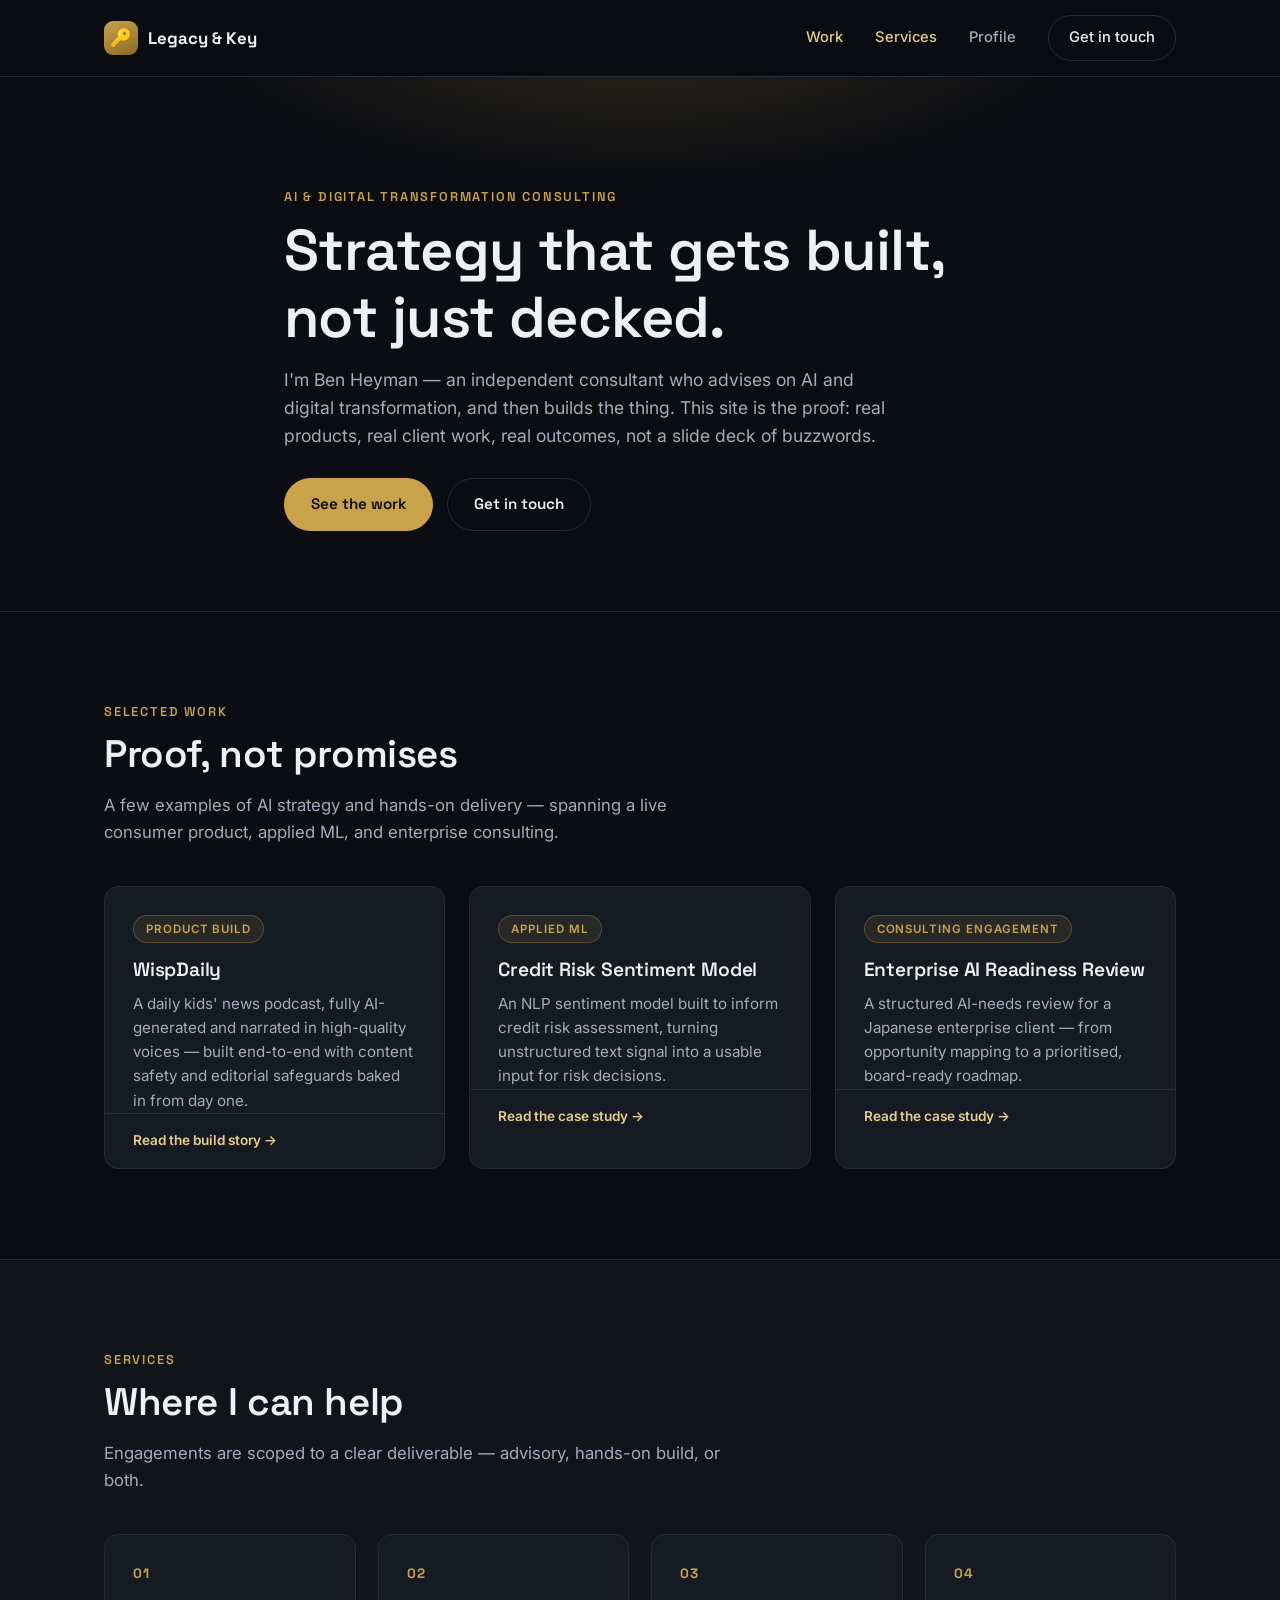
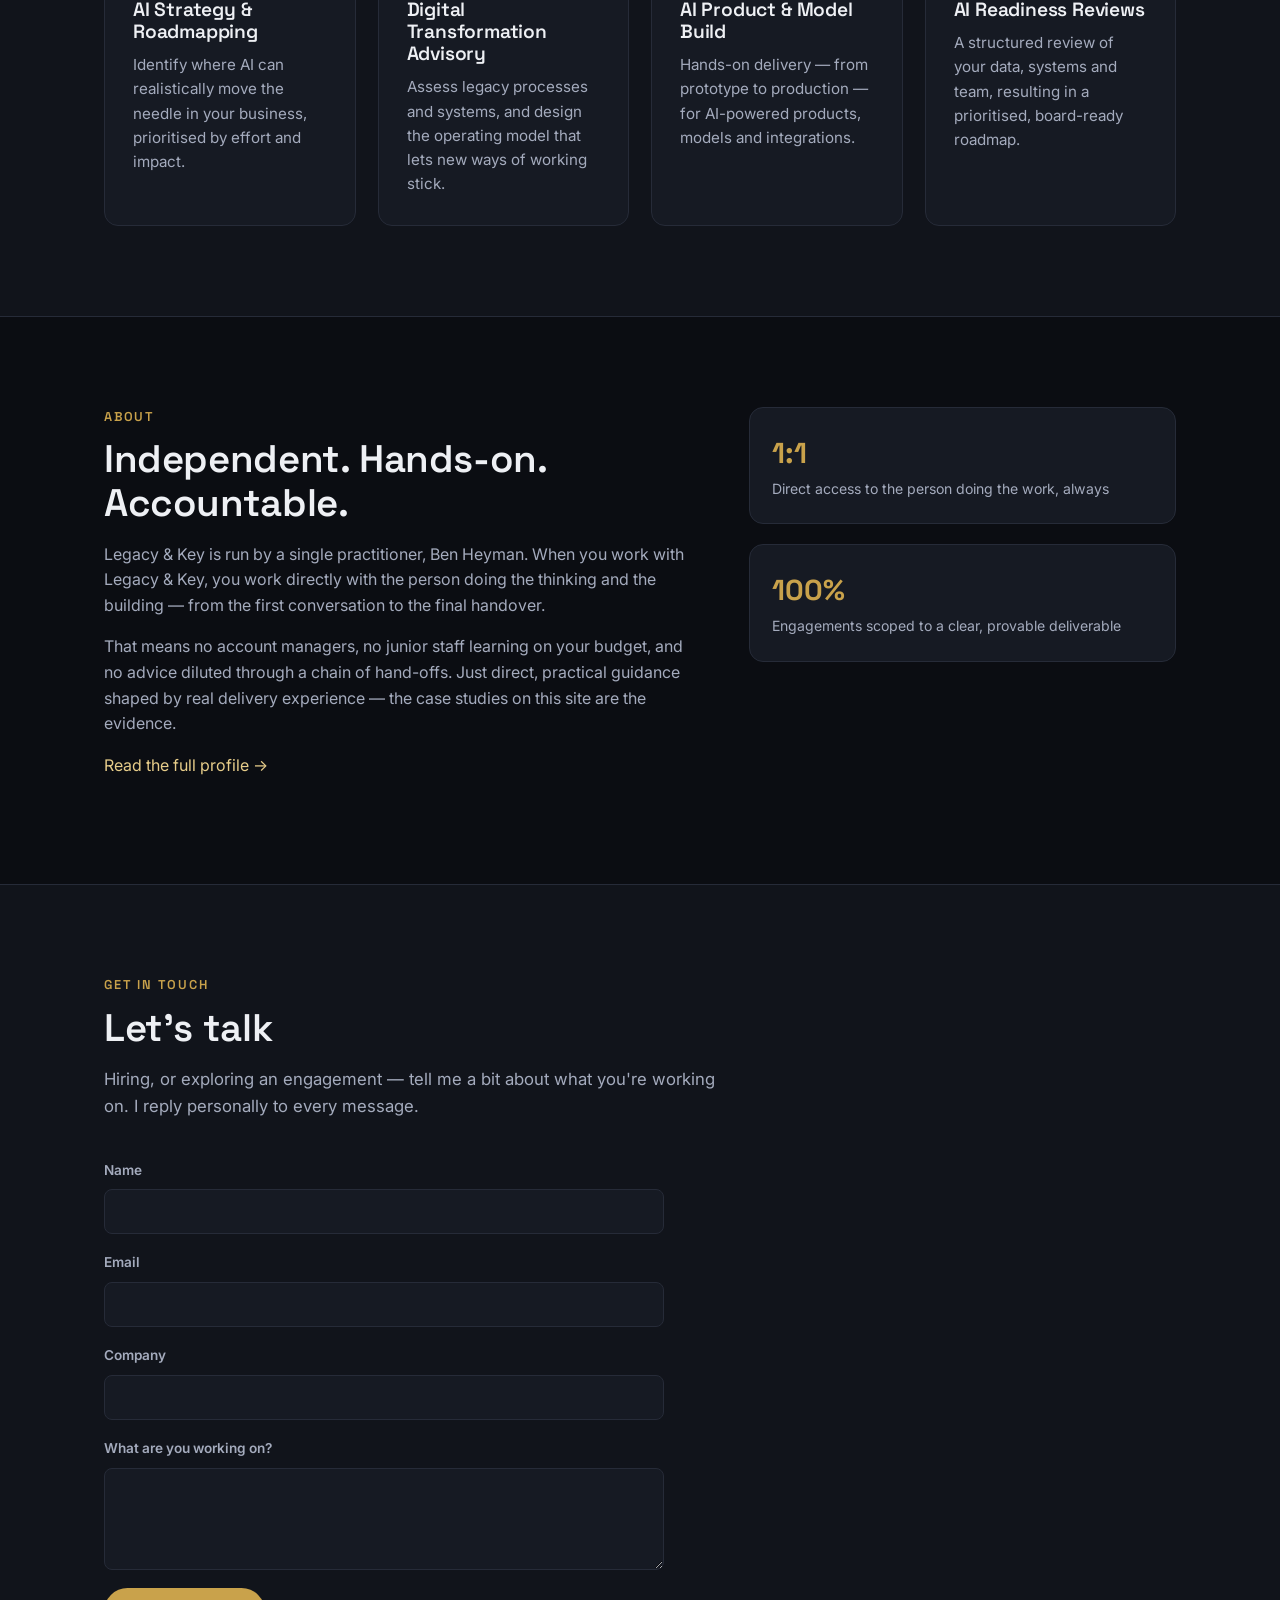
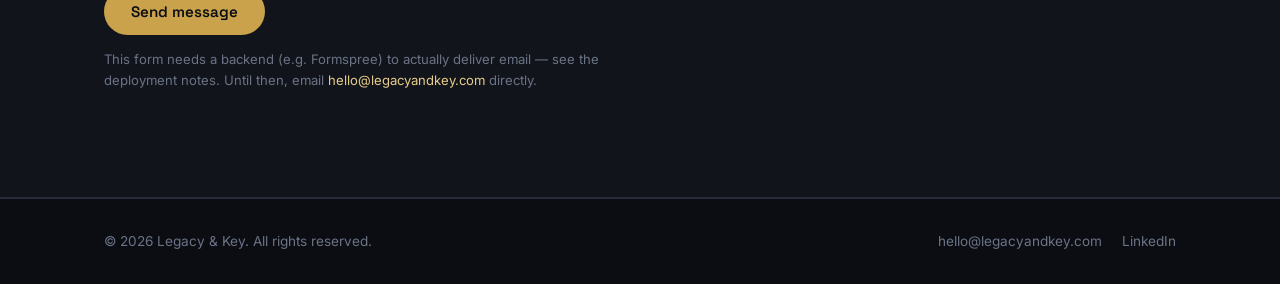
==== index.html @ 67013a12 "Build initial Legacy & Key site: consulting + AI build portfolio Dark, brass-accented static site (i" ====
<!DOCTYPE html>
<html lang="en">
<head>
<meta charset="UTF-8">
<meta name="viewport" content="width=device-width, initial-scale=1.0">
<title>Legacy &amp; Key — AI &amp; Digital Transformation Consulting</title>
<meta name="description" content="Legacy & Key is Ben Heyman's independent AI and digital transformation consulting practice — strategy backed by real, shipped AI builds.">
<link rel="icon" href="data:image/svg+xml,%3Csvg xmlns='http://www.w3.org/2000/svg' viewBox='0 0 100 100'%3E%3Ctext y='.85em' font-size='90'%3E%F0%9F%94%91%3C/text%3E%3C/svg%3E">
<link rel="preconnect" href="https://fonts.googleapis.com">
<link rel="preconnect" href="https://fonts.gstatic.com" crossorigin>
<link href="https://fonts.googleapis.com/css2?family=Space+Grotesk:wght@400;500;600;700&family=Inter:wght@400;500;600&display=swap" rel="stylesheet">
<link rel="stylesheet" href="css/styles.css">
</head>
<body>

<header class="site-header" id="top">
  <div class="container header-inner">
    <a href="index.html" class="brand">
      <span class="brand-mark">🔑</span>
      <span class="brand-name">Legacy &amp; Key</span>
    </a>
    <nav class="nav" id="nav">
      <a href="index.html#work" data-nav="index.html">Work</a>
      <a href="index.html#services" data-nav="index.html">Services</a>
      <a href="profile.html">Profile</a>
      <a href="index.html#contact" class="nav-cta">Get in touch</a>
    </nav>
    <button class="nav-toggle" id="navToggle" aria-label="Toggle menu" aria-expanded="false">
      <span></span><span></span><span></span>
    </button>
  </div>
</header>

<main>

  <section class="hero">
    <div class="container hero-inner">
      <p class="eyebrow">AI &amp; Digital Transformation Consulting</p>
      <h1>Strategy that gets built, not just decked.</h1>
      <p class="hero-sub">I'm Ben Heyman — an independent consultant who advises on AI and digital transformation, and then builds the thing. This site is the proof: real products, real client work, real outcomes, not a slide deck of buzzwords.</p>
      <div class="hero-actions">
        <a href="#work" class="btn btn-primary">See the work</a>
        <a href="#contact" class="btn btn-ghost">Get in touch</a>
      </div>
    </div>
  </section>

  <section id="work" class="section">
    <div class="container">
      <p class="eyebrow">Selected Work</p>
      <h2>Proof, not promises</h2>
      <p class="section-lede">A few examples of AI strategy and hands-on delivery — spanning a live consumer product, applied ML, and enterprise consulting.</p>

      <div class="work-grid">

        <a href="work/wispdaily.html" class="work-card">
          <div class="work-card-top">
            <span class="work-tag">Product build</span>
            <h3>WispDaily</h3>
            <p>A daily kids' news podcast, fully AI-generated and narrated in high-quality voices — built end-to-end with content safety and editorial safeguards baked in from day one.</p>
          </div>
          <div class="work-card-foot">Read the build story →</div>
        </a>

        <a href="work/credit-risk-sentiment.html" class="work-card">
          <div class="work-card-top">
            <span class="work-tag">Applied ML</span>
            <h3>Credit Risk Sentiment Model</h3>
            <p>An NLP sentiment model built to inform credit risk assessment, turning unstructured text signal into a usable input for risk decisions.</p>
          </div>
          <div class="work-card-foot">Read the case study →</div>
        </a>

        <a href="work/japan-ai-review.html" class="work-card">
          <div class="work-card-top">
            <span class="work-tag">Consulting engagement</span>
            <h3>Enterprise AI Readiness Review</h3>
            <p>A structured AI-needs review for a Japanese enterprise client — from opportunity mapping to a prioritised, board-ready roadmap.</p>
          </div>
          <div class="work-card-foot">Read the case study →</div>
        </a>

      </div>
    </div>
  </section>

  <section id="services" class="section section-alt">
    <div class="container">
      <p class="eyebrow">Services</p>
      <h2>Where I can help</h2>
      <p class="section-lede">Engagements are scoped to a clear deliverable — advisory, hands-on build, or both.</p>

      <div class="card-grid">
        <article class="card">
          <div class="card-icon">01</div>
          <h3>AI Strategy &amp; Roadmapping</h3>
          <p>Identify where AI can realistically move the needle in your business, prioritised by effort and impact.</p>
        </article>
        <article class="card">
          <div class="card-icon">02</div>
          <h3>Digital Transformation Advisory</h3>
          <p>Assess legacy processes and systems, and design the operating model that lets new ways of working stick.</p>
        </article>
        <article class="card">
          <div class="card-icon">03</div>
          <h3>AI Product &amp; Model Build</h3>
          <p>Hands-on delivery — from prototype to production — for AI-powered products, models and integrations.</p>
        </article>
        <article class="card">
          <div class="card-icon">04</div>
          <h3>AI Readiness Reviews</h3>
          <p>A structured review of your data, systems and team, resulting in a prioritised, board-ready roadmap.</p>
        </article>
      </div>
    </div>
  </section>

  <section id="about" class="section about">
    <div class="container about-inner">
      <div class="about-text">
        <p class="eyebrow">About</p>
        <h2>Independent. Hands-on. Accountable.</h2>
        <p>Legacy &amp; Key is run by a single practitioner, Ben Heyman. When you work with Legacy &amp; Key, you work directly with the person doing the thinking and the building — from the first conversation to the final handover.</p>
        <p>That means no account managers, no junior staff learning on your budget, and no advice diluted through a chain of hand-offs. Just direct, practical guidance shaped by real delivery experience — the case studies on this site are the evidence.</p>
        <p><a href="profile.html">Read the full profile →</a></p>
      </div>
      <div class="about-stats">
        <div class="stat">
          <span class="stat-num">1:1</span>
          <span class="stat-label">Direct access to the person doing the work, always</span>
        </div>
        <div class="stat">
          <span class="stat-num">100%</span>
          <span class="stat-label">Engagements scoped to a clear, provable deliverable</span>
        </div>
      </div>
    </div>
  </section>

  <section id="contact" class="section section-alt contact">
    <div class="container contact-inner">
      <p class="eyebrow">Get in touch</p>
      <h2>Let's talk</h2>
      <p class="section-lede">Hiring, or exploring an engagement — tell me a bit about what you're working on. I reply personally to every message.</p>

      <form class="contact-form" id="contactForm" action="#" method="POST">
        <div class="form-row">
          <label for="name">Name</label>
          <input type="text" id="name" name="name" required>
        </div>
        <div class="form-row">
          <label for="email">Email</label>
          <input type="email" id="email" name="email" required>
        </div>
        <div class="form-row">
          <label for="company">Company</label>
          <input type="text" id="company" name="company">
        </div>
        <div class="form-row">
          <label for="message">What are you working on?</label>
          <textarea id="message" name="message" rows="4" required></textarea>
        </div>
        <button type="submit" class="btn btn-primary">Send message</button>
        <p class="form-note">This form needs a backend (e.g. Formspree) to actually deliver email — see the deployment notes. Until then, email <a href="mailto:hello@legacyandkey.com">hello@legacyandkey.com</a> directly.</p>
      </form>
    </div>
  </section>

</main>

<footer class="site-footer">
  <div class="container footer-inner">
    <span>&copy; <span id="year"></span> Legacy &amp; Key. All rights reserved.</span>
    <div class="footer-links">
      <a href="mailto:hello@legacyandkey.com">hello@legacyandkey.com</a>
      <a href="#" target="_blank" rel="noopener">LinkedIn</a>
    </div>
  </div>
</footer>

<script src="js/main.js"></script>
</body>
</html>
---- css/styles.css ----
/* ===========================================================
   Legacy & Key — design system
   =========================================================== */

:root {
  --bg: #0b0d12;
  --bg-alt: #11141b;
  --surface: #161a23;
  --surface-border: #262b38;
  --text: #eef0f4;
  --text-dim: #a4abbd;
  --text-faint: #6b7386;
  --accent: #c9a24b;       /* brass / key gold */
  --accent-soft: #e7cd8a;
  --accent-contrast: #0b0d12;

  --font-display: "Space Grotesk", "Inter", system-ui, sans-serif;
  --font-body: "Inter", system-ui, sans-serif;

  --container: 1120px;
  --radius: 14px;
  --radius-sm: 8px;
}

* { box-sizing: border-box; }
html { scroll-behavior: smooth; }

body {
  margin: 0;
  background: var(--bg);
  color: var(--text);
  font-family: var(--font-body);
  font-size: 16px;
  line-height: 1.6;
  -webkit-font-smoothing: antialiased;
}

img { max-width: 100%; display: block; }

.container {
  max-width: var(--container);
  margin: 0 auto;
  padding: 0 24px;
}

h1, h2, h3, h4 {
  font-family: var(--font-display);
  font-weight: 600;
  line-height: 1.15;
  margin: 0 0 16px;
  letter-spacing: -0.01em;
}

h1 { font-size: clamp(2.2rem, 5vw, 3.6rem); }
h2 { font-size: clamp(1.7rem, 3.2vw, 2.4rem); }
h3 { font-size: 1.2rem; }

p { margin: 0 0 16px; color: var(--text-dim); }

a { color: var(--accent-soft); text-decoration: none; }
a:hover { text-decoration: underline; }

.eyebrow {
  font-family: var(--font-display);
  font-size: 0.8rem;
  letter-spacing: 0.14em;
  text-transform: uppercase;
  color: var(--accent);
  margin: 0 0 10px;
  font-weight: 600;
}

/* ---------- buttons ---------- */
.btn {
  display: inline-flex;
  align-items: center;
  gap: 8px;
  padding: 13px 26px;
  border-radius: 999px;
  font-family: var(--font-display);
  font-weight: 600;
  font-size: 0.95rem;
  border: 1px solid transparent;
  cursor: pointer;
  transition: transform 0.15s ease, background 0.15s ease, border-color 0.15s ease, color .15s ease;
  text-decoration: none;
}
.btn:hover { transform: translateY(-1px); text-decoration: none; }

.btn-primary {
  background: var(--accent);
  color: var(--accent-contrast);
}
.btn-primary:hover { background: var(--accent-soft); }

.btn-ghost {
  background: transparent;
  color: var(--text);
  border-color: var(--surface-border);
}
.btn-ghost:hover { border-color: var(--accent); color: var(--accent-soft); }

.btn-small { padding: 9px 18px; font-size: 0.85rem; }

/* ---------- header ---------- */
.site-header {
  position: sticky;
  top: 0;
  z-index: 100;
  background: rgba(11, 13, 18, 0.85);
  backdrop-filter: blur(10px);
  border-bottom: 1px solid var(--surface-border);
}

.header-inner {
  display: flex;
  align-items: center;
  justify-content: space-between;
  height: 76px;
}

.brand {
  display: flex;
  align-items: center;
  gap: 10px;
  font-family: var(--font-display);
  font-weight: 700;
  font-size: 1.05rem;
  color: var(--text);
}
.brand:hover { text-decoration: none; }

.brand-mark {
  display: inline-flex;
  align-items: center;
  justify-content: center;
  width: 34px;
  height: 34px;
  border-radius: 9px;
  background: linear-gradient(155deg, var(--accent), #8a6a24);
  color: #0b0d12;
  font-size: 1.1rem;
}

.nav {
  display: flex;
  align-items: center;
  gap: 32px;
}

.nav a {
  color: var(--text-dim);
  font-size: 0.92rem;
  font-weight: 500;
}
.nav a:hover { color: var(--text); text-decoration: none; }
.nav a.active { color: var(--accent-soft); }

.nav-cta {
  padding: 10px 20px;
  border-radius: 999px;
  border: 1px solid var(--surface-border);
  color: var(--text) !important;
}
.nav-cta:hover { border-color: var(--accent); color: var(--accent-soft) !important; }

.nav-toggle {
  display: none;
  flex-direction: column;
  gap: 5px;
  background: none;
  border: none;
  cursor: pointer;
  padding: 6px;
}
.nav-toggle span {
  width: 22px;
  height: 2px;
  background: var(--text);
  transition: transform .2s ease, opacity .2s ease;
}

/* ---------- hero ---------- */
.hero {
  padding: 110px 0 80px;
  background:
    radial-gradient(ellipse 60% 50% at 50% -10%, rgba(201,162,75,0.18), transparent 60%),
    var(--bg);
  border-bottom: 1px solid var(--surface-border);
}
.hero-inner { max-width: 760px; }
.hero-sub { font-size: 1.1rem; max-width: 620px; }
.hero-actions { display: flex; gap: 14px; margin-top: 28px; flex-wrap: wrap; }

.page-hero {
  padding: 70px 0 50px;
  border-bottom: 1px solid var(--surface-border);
  background: radial-gradient(ellipse 60% 60% at 15% 0%, rgba(201,162,75,0.12), transparent 60%);
}
.page-hero .eyebrow { margin-bottom: 14px; }
.page-hero h1 { max-width: 780px; }
.page-hero .lede { font-size: 1.1rem; max-width: 680px; }
.back-link { display: inline-block; margin-bottom: 24px; font-size: 0.9rem; color: var(--text-faint); }
.back-link:hover { color: var(--accent-soft); }

/* ---------- sections ---------- */
.section { padding: 90px 0; }
.section-alt { background: var(--bg-alt); border-top: 1px solid var(--surface-border); border-bottom: 1px solid var(--surface-border); }
.section-lede { max-width: 620px; font-size: 1.05rem; margin-bottom: 40px; }

/* ---------- cards / grid ---------- */
.card-grid {
  display: grid;
  grid-template-columns: repeat(auto-fit, minmax(240px, 1fr));
  gap: 22px;
}

.card {
  background: var(--surface);
  border: 1px solid var(--surface-border);
  border-radius: var(--radius);
  padding: 28px;
  transition: border-color .2s ease, transform .2s ease;
}
.card:hover { border-color: var(--accent); transform: translateY(-2px); }
.card-icon {
  font-family: var(--font-display);
  color: var(--accent);
  font-weight: 700;
  font-size: 0.85rem;
  letter-spacing: 0.08em;
  margin-bottom: 14px;
}
.card h3 { margin-bottom: 10px; }
.card p { margin-bottom: 0; font-size: 0.95rem; }

/* ---------- work / case study cards ---------- */
.work-grid {
  display: grid;
  grid-template-columns: repeat(auto-fit, minmax(300px, 1fr));
  gap: 24px;
}

.work-card {
  display: flex;
  flex-direction: column;
  background: var(--surface);
  border: 1px solid var(--surface-border);
  border-radius: var(--radius);
  overflow: hidden;
  transition: border-color .2s ease, transform .2s ease;
  height: 100%;
}
.work-card:hover { border-color: var(--accent); transform: translateY(-3px); text-decoration: none; }

.work-card-top {
  padding: 28px 28px 0;
}

.work-tag {
  display: inline-block;
  font-size: 0.72rem;
  font-weight: 600;
  letter-spacing: 0.08em;
  text-transform: uppercase;
  color: var(--accent);
  background: rgba(201,162,75,0.1);
  border: 1px solid rgba(201,162,75,0.3);
  border-radius: 999px;
  padding: 4px 12px;
  margin-bottom: 16px;
}

.work-card h3 { color: var(--text); margin-bottom: 10px; }
.work-card p { font-size: 0.95rem; margin-bottom: 0; }
.work-card-body { padding: 0 28px 28px; flex: 1; }
.work-card-foot {
  padding: 16px 28px;
  border-top: 1px solid var(--surface-border);
  font-size: 0.85rem;
  font-weight: 600;
  color: var(--accent-soft);
}

.status-pill {
  display: inline-block;
  font-size: 0.7rem;
  font-weight: 600;
  letter-spacing: 0.06em;
  text-transform: uppercase;
  padding: 3px 10px;
  border-radius: 999px;
  margin-left: 10px;
  vertical-align: middle;
  background: rgba(166,166,166,0.12);
  color: var(--text-faint);
  border: 1px solid var(--surface-border);
}

/* ---------- case study detail layout ---------- */
.cs-meta {
  display: grid;
  grid-template-columns: repeat(auto-fit, minmax(160px, 1fr));
  gap: 20px;
  margin: 36px 0;
  padding: 24px;
  background: var(--surface);
  border: 1px solid var(--surface-border);
  border-radius: var(--radius);
}
.cs-meta-item .label {
  font-size: 0.72rem;
  text-transform: uppercase;
  letter-spacing: 0.08em;
  color: var(--text-faint);
  font-weight: 600;
  margin-bottom: 6px;
  display: block;
}
.cs-meta-item .value { color: var(--text); font-weight: 500; font-size: 0.95rem; }

.cs-body { max-width: 760px; }
.cs-body h2 { margin-top: 48px; }
.cs-body h2:first-child { margin-top: 0; }
.cs-body ul { color: var(--text-dim); padding-left: 20px; }
.cs-body li { margin-bottom: 8px; }

.callout {
  background: var(--surface);
  border: 1px solid var(--surface-border);
  border-left: 3px solid var(--accent);
  border-radius: var(--radius-sm);
  padding: 20px 24px;
  margin: 28px 0;
  font-size: 0.95rem;
}
.callout strong { color: var(--text); }

.placeholder-note {
  background: rgba(201,162,75,0.08);
  border: 1px dashed rgba(201,162,75,0.4);
  border-radius: var(--radius-sm);
  padding: 16px 20px;
  font-size: 0.88rem;
  color: var(--accent-soft);
  margin: 28px 0;
}

.cs-cta {
  margin-top: 56px;
  padding-top: 40px;
  border-top: 1px solid var(--surface-border);
}

/* ---------- recipe / approach steps ---------- */
.steps {
  list-style: none;
  margin: 0;
  padding: 0;
  display: grid;
  gap: 22px;
}
.step {
  display: flex;
  gap: 22px;
  align-items: flex-start;
}
.step-num {
  flex: none;
  width: 44px;
  height: 44px;
  border-radius: 50%;
  background: var(--surface);
  border: 1px solid var(--accent);
  color: var(--accent-soft);
  display: flex;
  align-items: center;
  justify-content: center;
  font-family: var(--font-display);
  font-weight: 700;
}
.step h3 { margin-bottom: 6px; }
.step p { margin-bottom: 0; font-size: 0.95rem; }

/* ---------- about ---------- */
.about-inner {
  display: grid;
  grid-template-columns: 1.4fr 1fr;
  gap: 48px;
  align-items: start;
}
.about-stats { display: grid; gap: 20px; }
.stat {
  background: var(--surface);
  border: 1px solid var(--surface-border);
  border-radius: var(--radius);
  padding: 22px;
}
.stat-num {
  display: block;
  font-family: var(--font-display);
  font-size: 1.8rem;
  font-weight: 700;
  color: var(--accent);
}
.stat-label { font-size: 0.88rem; color: var(--text-dim); }

/* ---------- contact ---------- */
.contact-form { max-width: 560px; }
.form-row { margin-bottom: 18px; display: flex; flex-direction: column; gap: 8px; }
.form-row label { font-size: 0.85rem; font-weight: 600; color: var(--text-dim); }
.form-row input,
.form-row textarea {
  background: var(--surface);
  border: 1px solid var(--surface-border);
  border-radius: var(--radius-sm);
  padding: 12px 14px;
  color: var(--text);
  font-family: var(--font-body);
  font-size: 0.95rem;
  resize: vertical;
}
.form-row input:focus,
.form-row textarea:focus {
  outline: none;
  border-color: var(--accent);
}
.form-note { font-size: 0.82rem; color: var(--text-faint); margin-top: 14px; }

/* ---------- footer ---------- */
.site-footer {
  border-top: 1px solid var(--surface-border);
  padding: 32px 0;
}
.footer-inner {
  display: flex;
  justify-content: space-between;
  align-items: center;
  flex-wrap: wrap;
  gap: 12px;
  font-size: 0.85rem;
  color: var(--text-faint);
}
.footer-links { display: flex; gap: 20px; }
.footer-links a { color: var(--text-faint); }
.footer-links a:hover { color: var(--accent-soft); }

/* ---------- responsive ---------- */
@media (max-width: 860px) {
  .about-inner { grid-template-columns: 1fr; }
}

@media (max-width: 720px) {
  .nav { position: fixed; top: 76px; left: 0; right: 0; background: var(--bg); border-bottom: 1px solid var(--surface-border); flex-direction: column; align-items: flex-start; padding: 20px 24px; gap: 18px; transform: translateY(-130%); transition: transform .2s ease; }
  .nav.open { transform: translateY(0); }
  .nav-toggle { display: flex; }
  .nav-cta { align-self: flex-start; }
}
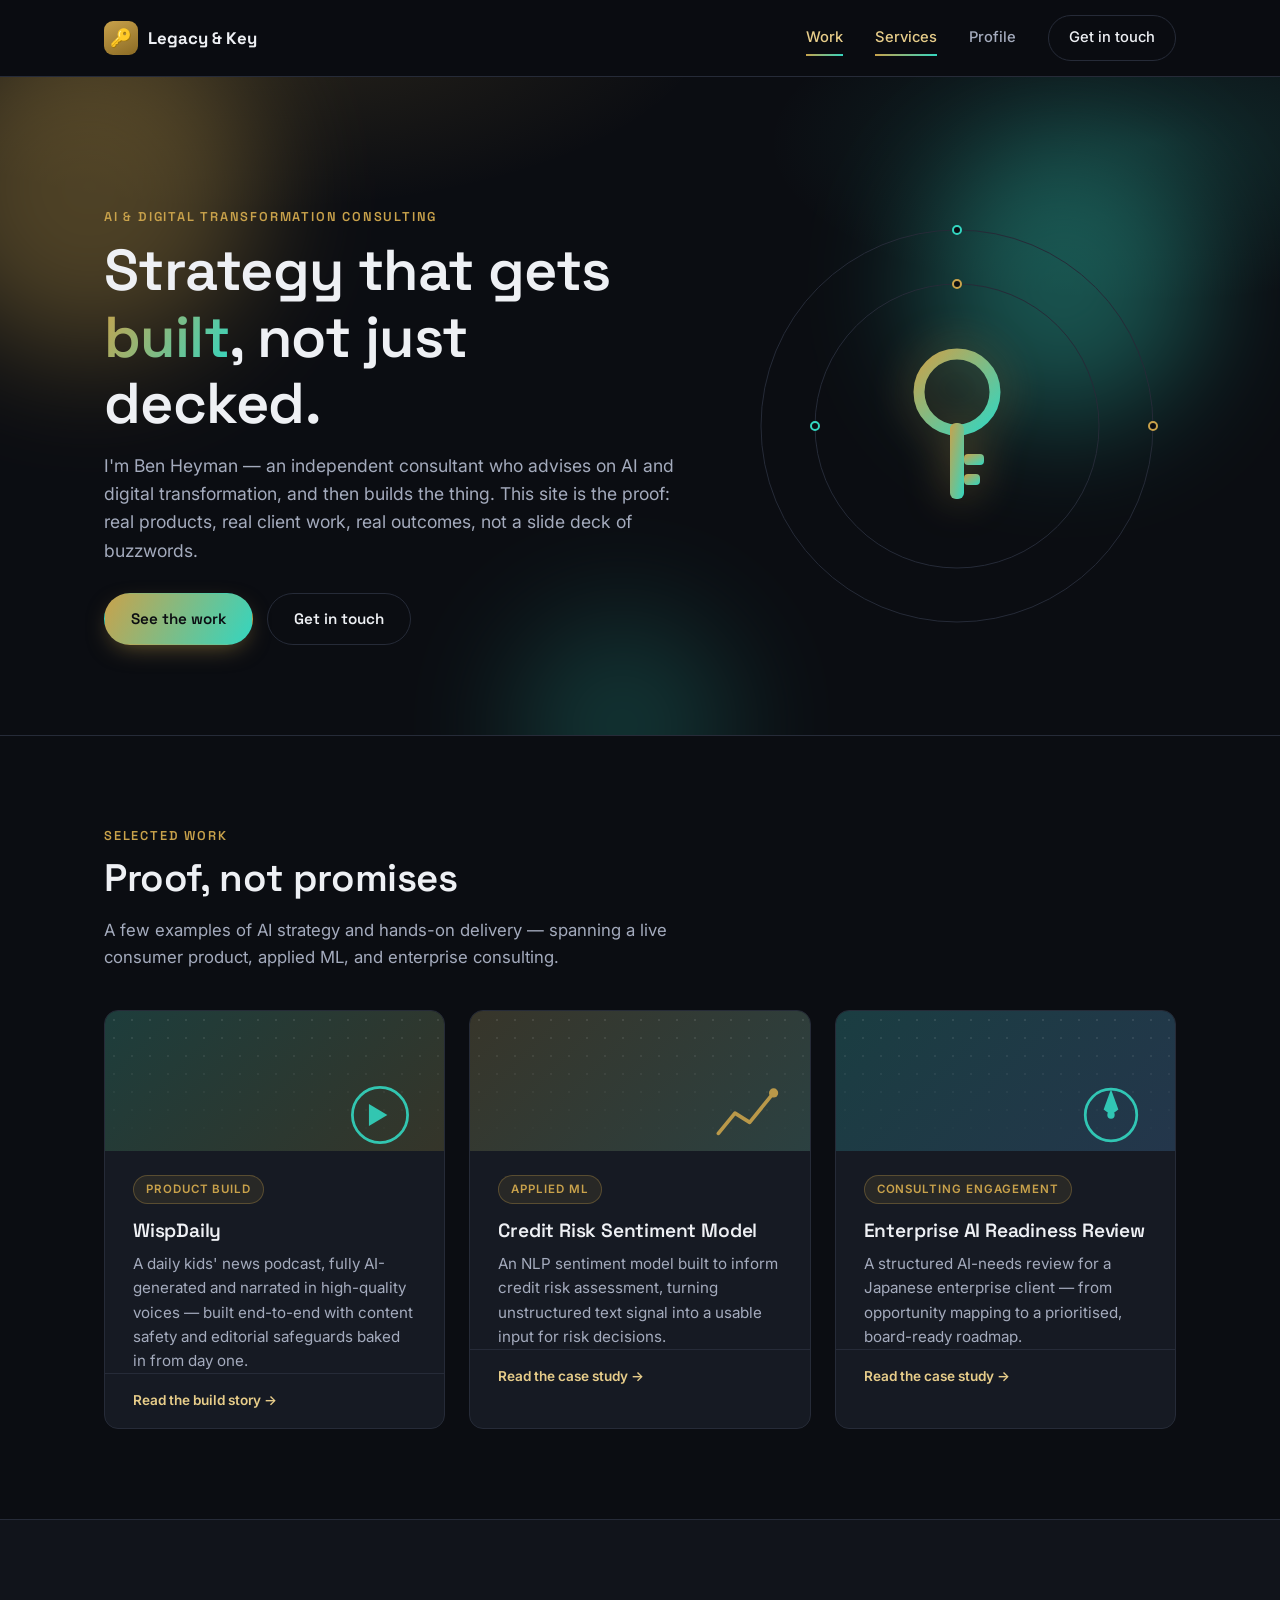
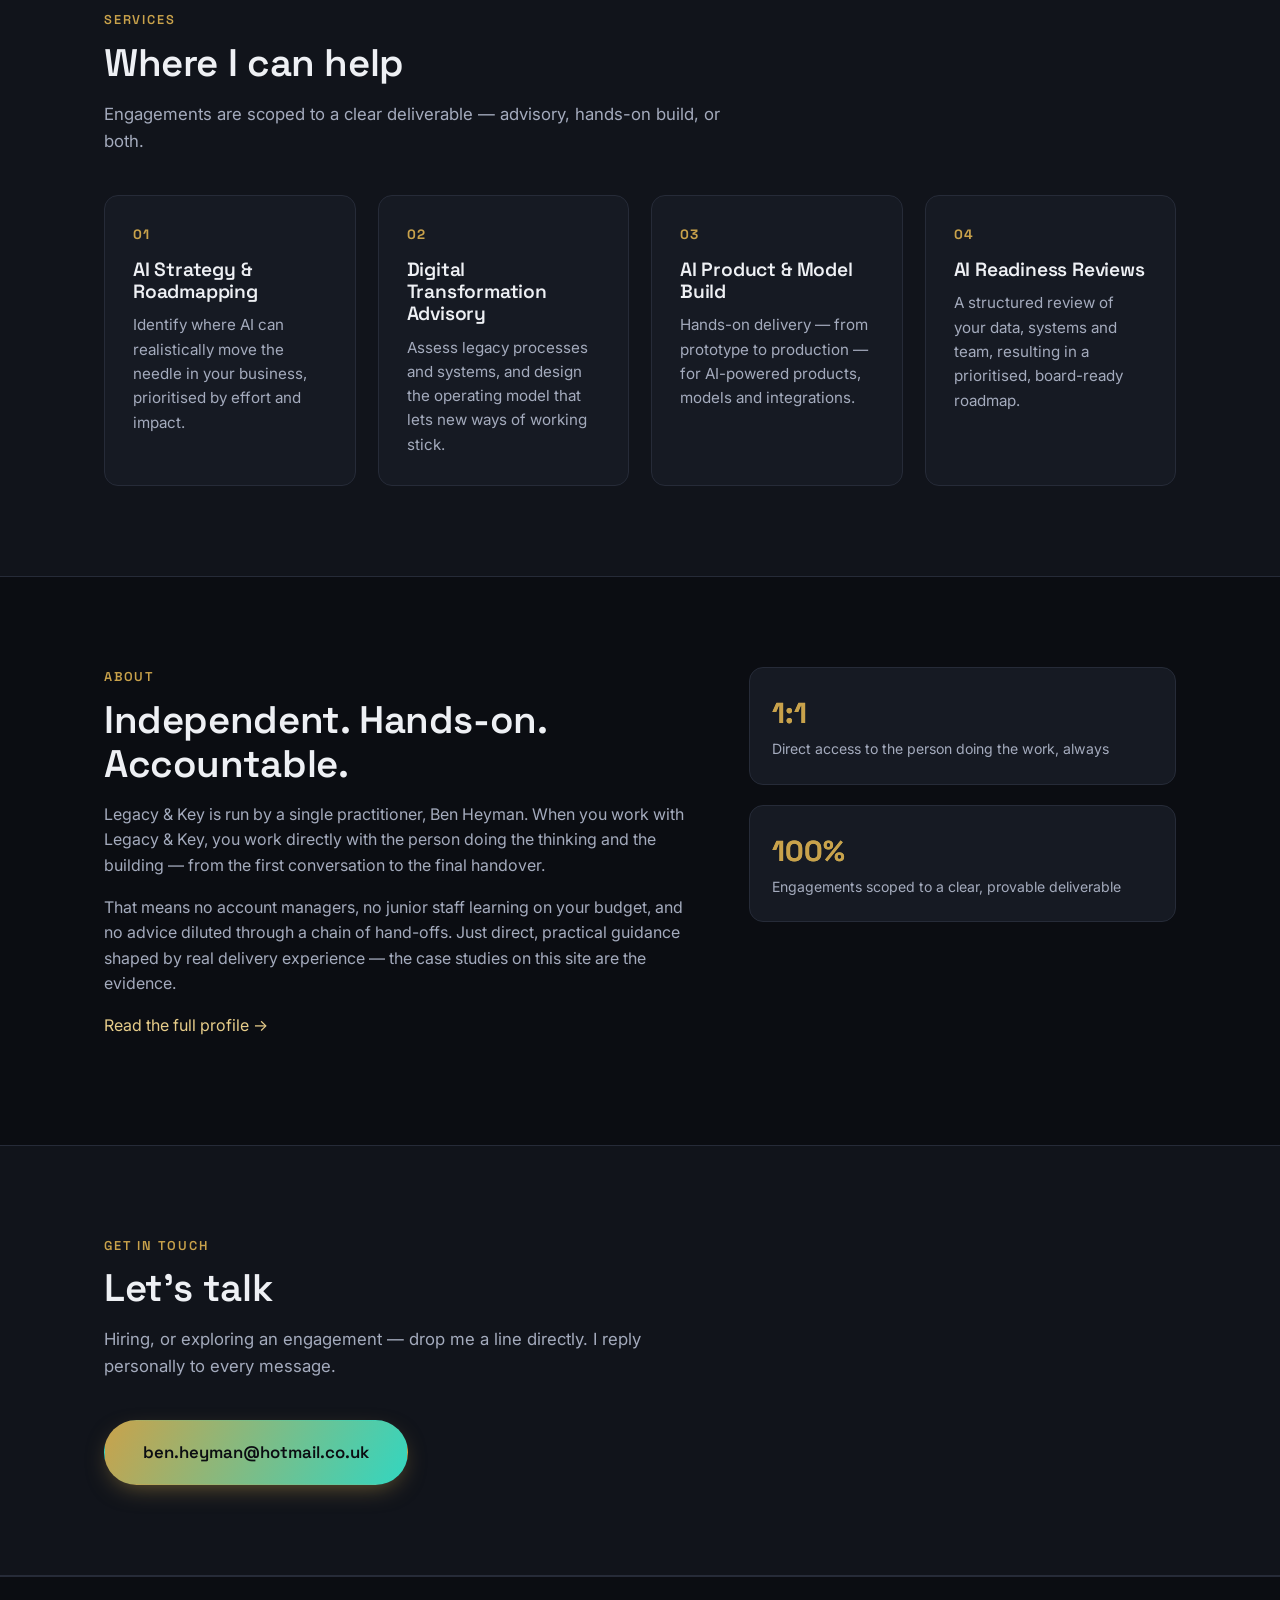
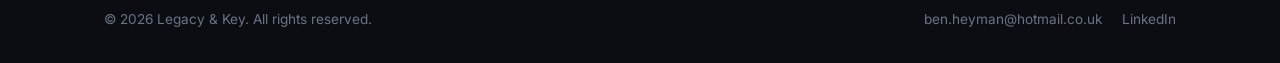
==== commit 614af681: "Simplify contact/CV, correct LinkedIn, and add visual polish - Contact: direct mailto to ben.heyman@" ====
--- a/index.html
+++ b/index.html
@@ -34,26 +34,69 @@
 <main>
 
   <section class="hero">
-    <div class="container hero-inner">
-      <p class="eyebrow">AI &amp; Digital Transformation Consulting</p>
-      <h1>Strategy that gets built, not just decked.</h1>
-      <p class="hero-sub">I'm Ben Heyman — an independent consultant who advises on AI and digital transformation, and then builds the thing. This site is the proof: real products, real client work, real outcomes, not a slide deck of buzzwords.</p>
-      <div class="hero-actions">
-        <a href="#work" class="btn btn-primary">See the work</a>
-        <a href="#contact" class="btn btn-ghost">Get in touch</a>
+    <div class="hero-orbs" aria-hidden="true">
+      <div class="orb orb-1"></div>
+      <div class="orb orb-2"></div>
+      <div class="orb orb-3"></div>
+    </div>
+    <div class="container hero-grid">
+      <div class="hero-inner hero-anim-in">
+        <p class="eyebrow">AI &amp; Digital Transformation Consulting</p>
+        <h1>Strategy that gets <span class="text-gradient">built</span>, not just decked.</h1>
+        <p class="hero-sub">I'm Ben Heyman — an independent consultant who advises on AI and digital transformation, and then builds the thing. This site is the proof: real products, real client work, real outcomes, not a slide deck of buzzwords.</p>
+        <div class="hero-actions">
+          <a href="#work" class="btn btn-primary">See the work</a>
+          <a href="#contact" class="btn btn-ghost">Get in touch</a>
+        </div>
+      </div>
+
+      <div class="hero-visual hero-anim-in hero-anim-delay" aria-hidden="true">
+        <svg viewBox="0 0 420 420" fill="none" xmlns="http://www.w3.org/2000/svg">
+          <defs>
+            <linearGradient id="keyGrad" x1="0" y1="0" x2="1" y2="1">
+              <stop offset="0%" stop-color="#c9a24b"/>
+              <stop offset="100%" stop-color="#33d6c0"/>
+            </linearGradient>
+          </defs>
+
+          <circle class="orbit-ring spin" cx="210" cy="210" r="196"/>
+          <circle class="orbit-ring spin-rev" cx="210" cy="210" r="142"/>
+
+          <g class="spin" style="transform-origin:210px 210px;">
+            <circle class="orbit-node orbit-node-dot" cx="210" cy="14" r="4"/>
+            <circle class="orbit-node gold orbit-node-dot" cx="406" cy="210" r="4"/>
+          </g>
+          <g class="spin-rev" style="transform-origin:210px 210px;">
+            <circle class="orbit-node gold orbit-node-dot" cx="210" cy="68" r="4"/>
+            <circle class="orbit-node orbit-node-dot" cx="68" cy="210" r="4"/>
+          </g>
+
+          <g class="key-glow">
+            <circle cx="210" cy="176" r="38" stroke="url(#keyGrad)" stroke-width="11"/>
+            <rect x="203" y="207" width="14" height="76" rx="6" fill="url(#keyGrad)"/>
+            <rect x="217" y="238" width="20" height="11" rx="4" fill="url(#keyGrad)"/>
+            <rect x="217" y="258" width="16" height="11" rx="4" fill="url(#keyGrad)"/>
+          </g>
+        </svg>
       </div>
     </div>
   </section>
 
   <section id="work" class="section">
     <div class="container">
-      <p class="eyebrow">Selected Work</p>
-      <h2>Proof, not promises</h2>
-      <p class="section-lede">A few examples of AI strategy and hands-on delivery — spanning a live consumer product, applied ML, and enterprise consulting.</p>
-
-      <div class="work-grid">
-
-        <a href="work/wispdaily.html" class="work-card">
+      <p class="eyebrow reveal">Selected Work</p>
+      <h2 class="reveal">Proof, not promises</h2>
+      <p class="section-lede reveal">A few examples of AI strategy and hands-on delivery — spanning a live consumer product, applied ML, and enterprise consulting.</p>
+
+      <div class="work-grid reveal-group">
+
+        <a href="work/wispdaily.html" class="work-card reveal">
+          <div class="work-card-cover" style="--cover-gradient: linear-gradient(135deg, #33d6c0, #c9a24b);">
+            <svg viewBox="0 0 100 100" fill="none" xmlns="http://www.w3.org/2000/svg">
+              <circle cx="50" cy="50" r="30" stroke="var(--accent-2)" stroke-width="3"/>
+              <path d="M38 38v24l20-12z" fill="var(--accent-2)"/>
+            </svg>
+          </div>
           <div class="work-card-top">
             <span class="work-tag">Product build</span>
             <h3>WispDaily</h3>
@@ -62,7 +105,13 @@
           <div class="work-card-foot">Read the build story →</div>
         </a>
 
-        <a href="work/credit-risk-sentiment.html" class="work-card">
+        <a href="work/credit-risk-sentiment.html" class="work-card reveal">
+          <div class="work-card-cover" style="--cover-gradient: linear-gradient(135deg, #c9a24b, #7ee8db);">
+            <svg viewBox="0 0 100 100" fill="none" xmlns="http://www.w3.org/2000/svg">
+              <path d="M20 70 L38 48 L54 58 L80 26" stroke="var(--accent)" stroke-width="4" stroke-linecap="round" stroke-linejoin="round"/>
+              <circle cx="80" cy="26" r="5" fill="var(--accent)"/>
+            </svg>
+          </div>
           <div class="work-card-top">
             <span class="work-tag">Applied ML</span>
             <h3>Credit Risk Sentiment Model</h3>
@@ -71,7 +120,14 @@
           <div class="work-card-foot">Read the case study →</div>
         </a>
 
-        <a href="work/japan-ai-review.html" class="work-card">
+        <a href="work/japan-ai-review.html" class="work-card reveal">
+          <div class="work-card-cover" style="--cover-gradient: linear-gradient(135deg, #33d6c0, #6ea8ff);">
+            <svg viewBox="0 0 100 100" fill="none" xmlns="http://www.w3.org/2000/svg">
+              <circle cx="50" cy="50" r="28" stroke="var(--accent-2)" stroke-width="3"/>
+              <path d="M50 22 L58 44 L50 50 L42 44 Z" fill="var(--accent-2)"/>
+              <circle cx="50" cy="50" r="4" fill="var(--accent-2)"/>
+            </svg>
+          </div>
           <div class="work-card-top">
             <span class="work-tag">Consulting engagement</span>
             <h3>Enterprise AI Readiness Review</h3>
@@ -86,27 +142,27 @@
 
   <section id="services" class="section section-alt">
     <div class="container">
-      <p class="eyebrow">Services</p>
-      <h2>Where I can help</h2>
-      <p class="section-lede">Engagements are scoped to a clear deliverable — advisory, hands-on build, or both.</p>
-
-      <div class="card-grid">
-        <article class="card">
+      <p class="eyebrow reveal">Services</p>
+      <h2 class="reveal">Where I can help</h2>
+      <p class="section-lede reveal">Engagements are scoped to a clear deliverable — advisory, hands-on build, or both.</p>
+
+      <div class="card-grid reveal-group">
+        <article class="card reveal">
           <div class="card-icon">01</div>
           <h3>AI Strategy &amp; Roadmapping</h3>
           <p>Identify where AI can realistically move the needle in your business, prioritised by effort and impact.</p>
         </article>
-        <article class="card">
+        <article class="card reveal">
           <div class="card-icon">02</div>
           <h3>Digital Transformation Advisory</h3>
           <p>Assess legacy processes and systems, and design the operating model that lets new ways of working stick.</p>
         </article>
-        <article class="card">
+        <article class="card reveal">
           <div class="card-icon">03</div>
           <h3>AI Product &amp; Model Build</h3>
           <p>Hands-on delivery — from prototype to production — for AI-powered products, models and integrations.</p>
         </article>
-        <article class="card">
+        <article class="card reveal">
           <div class="card-icon">04</div>
           <h3>AI Readiness Reviews</h3>
           <p>A structured review of your data, systems and team, resulting in a prioritised, board-ready roadmap.</p>
@@ -117,20 +173,20 @@
 
   <section id="about" class="section about">
     <div class="container about-inner">
-      <div class="about-text">
+      <div class="about-text reveal">
         <p class="eyebrow">About</p>
         <h2>Independent. Hands-on. Accountable.</h2>
         <p>Legacy &amp; Key is run by a single practitioner, Ben Heyman. When you work with Legacy &amp; Key, you work directly with the person doing the thinking and the building — from the first conversation to the final handover.</p>
         <p>That means no account managers, no junior staff learning on your budget, and no advice diluted through a chain of hand-offs. Just direct, practical guidance shaped by real delivery experience — the case studies on this site are the evidence.</p>
         <p><a href="profile.html">Read the full profile →</a></p>
       </div>
-      <div class="about-stats">
+      <div class="about-stats reveal">
         <div class="stat">
-          <span class="stat-num">1:1</span>
+          <span class="stat-num text-gradient">1:1</span>
           <span class="stat-label">Direct access to the person doing the work, always</span>
         </div>
         <div class="stat">
-          <span class="stat-num">100%</span>
+          <span class="stat-num text-gradient">100%</span>
           <span class="stat-label">Engagements scoped to a clear, provable deliverable</span>
         </div>
       </div>
@@ -138,31 +194,11 @@
   </section>
 
   <section id="contact" class="section section-alt contact">
-    <div class="container contact-inner">
+    <div class="container contact-inner reveal">
       <p class="eyebrow">Get in touch</p>
       <h2>Let's talk</h2>
-      <p class="section-lede">Hiring, or exploring an engagement — tell me a bit about what you're working on. I reply personally to every message.</p>
-
-      <form class="contact-form" id="contactForm" action="#" method="POST">
-        <div class="form-row">
-          <label for="name">Name</label>
-          <input type="text" id="name" name="name" required>
-        </div>
-        <div class="form-row">
-          <label for="email">Email</label>
-          <input type="email" id="email" name="email" required>
-        </div>
-        <div class="form-row">
-          <label for="company">Company</label>
-          <input type="text" id="company" name="company">
-        </div>
-        <div class="form-row">
-          <label for="message">What are you working on?</label>
-          <textarea id="message" name="message" rows="4" required></textarea>
-        </div>
-        <button type="submit" class="btn btn-primary">Send message</button>
-        <p class="form-note">This form needs a backend (e.g. Formspree) to actually deliver email — see the deployment notes. Until then, email <a href="mailto:hello@legacyandkey.com">hello@legacyandkey.com</a> directly.</p>
-      </form>
+      <p class="section-lede">Hiring, or exploring an engagement — drop me a line directly. I reply personally to every message.</p>
+      <a href="mailto:ben.heyman@hotmail.co.uk" class="btn btn-primary btn-large">ben.heyman@hotmail.co.uk</a>
     </div>
   </section>
 
@@ -172,8 +208,8 @@
   <div class="container footer-inner">
     <span>&copy; <span id="year"></span> Legacy &amp; Key. All rights reserved.</span>
     <div class="footer-links">
-      <a href="mailto:hello@legacyandkey.com">hello@legacyandkey.com</a>
-      <a href="#" target="_blank" rel="noopener">LinkedIn</a>
+      <a href="mailto:ben.heyman@hotmail.co.uk">ben.heyman@hotmail.co.uk</a>
+      <a href="https://www.linkedin.com/in/benheymanai/" target="_blank" rel="noopener">LinkedIn</a>
     </div>
   </div>
 </footer>
--- a/css/styles.css
+++ b/css/styles.css
@@ -13,6 +13,9 @@
   --accent: #c9a24b;       /* brass / key gold */
   --accent-soft: #e7cd8a;
   --accent-contrast: #0b0d12;
+  --accent-2: #33d6c0;     /* signal teal */
+  --accent-2-soft: #8ff0e2;
+  --gradient-brand: linear-gradient(120deg, var(--accent) 0%, var(--accent-2) 100%);
 
   --font-display: "Space Grotesk", "Inter", system-ui, sans-serif;
   --font-body: "Inter", system-ui, sans-serif;
@@ -20,6 +23,15 @@
   --container: 1120px;
   --radius: 14px;
   --radius-sm: 8px;
+}
+
+@media (prefers-reduced-motion: reduce) {
+  *, *::before, *::after {
+    animation-duration: 0.001ms !important;
+    animation-iteration-count: 1 !important;
+    transition-duration: 0.001ms !important;
+    scroll-behavior: auto !important;
+  }
 }
 
 * { box-sizing: border-box; }
@@ -70,8 +82,37 @@
   font-weight: 600;
 }
 
+.text-gradient {
+  background: var(--gradient-brand);
+  -webkit-background-clip: text;
+  background-clip: text;
+  color: transparent;
+}
+
+/* ---------- scroll reveal ---------- */
+.reveal {
+  opacity: 0;
+  transform: translateY(22px);
+  transition: opacity 0.7s cubic-bezier(.16,.8,.3,1), transform 0.7s cubic-bezier(.16,.8,.3,1);
+}
+.reveal.is-visible { opacity: 1; transform: translateY(0); }
+.reveal-group .reveal:nth-child(1) { transition-delay: 0s; }
+.reveal-group .reveal:nth-child(2) { transition-delay: 0.08s; }
+.reveal-group .reveal:nth-child(3) { transition-delay: 0.16s; }
+.reveal-group .reveal:nth-child(4) { transition-delay: 0.24s; }
+.reveal-group .reveal:nth-child(5) { transition-delay: 0.32s; }
+.reveal-group .reveal:nth-child(6) { transition-delay: 0.4s; }
+
+@keyframes fadeInUp {
+  from { opacity: 0; transform: translateY(26px); }
+  to { opacity: 1; transform: translateY(0); }
+}
+.hero-anim-in { animation: fadeInUp 0.9s cubic-bezier(.16,.8,.3,1) both; }
+.hero-anim-delay { animation-delay: 0.15s; }
+
 /* ---------- buttons ---------- */
 .btn {
+  position: relative;
   display: inline-flex;
   align-items: center;
   gap: 8px;
@@ -82,25 +123,40 @@
   font-size: 0.95rem;
   border: 1px solid transparent;
   cursor: pointer;
-  transition: transform 0.15s ease, background 0.15s ease, border-color 0.15s ease, color .15s ease;
+  transition: transform 0.15s ease, background 0.15s ease, border-color 0.15s ease, color .15s ease, box-shadow .2s ease;
   text-decoration: none;
-}
-.btn:hover { transform: translateY(-1px); text-decoration: none; }
+  overflow: hidden;
+  isolation: isolate;
+}
+.btn:hover { transform: translateY(-2px); text-decoration: none; }
+
+.btn::after {
+  content: "";
+  position: absolute;
+  inset: 0;
+  z-index: -1;
+  background: linear-gradient(120deg, transparent 30%, rgba(255,255,255,0.35) 50%, transparent 70%);
+  transform: translateX(-120%);
+  transition: transform 0.6s ease;
+}
+.btn:hover::after { transform: translateX(120%); }
 
 .btn-primary {
-  background: var(--accent);
+  background: var(--gradient-brand);
   color: var(--accent-contrast);
-}
-.btn-primary:hover { background: var(--accent-soft); }
+  box-shadow: 0 8px 24px -8px rgba(201,162,75,0.55);
+}
+.btn-primary:hover { box-shadow: 0 10px 28px -6px rgba(51,214,192,0.5); }
 
 .btn-ghost {
   background: transparent;
   color: var(--text);
   border-color: var(--surface-border);
 }
-.btn-ghost:hover { border-color: var(--accent); color: var(--accent-soft); }
+.btn-ghost:hover { border-color: var(--accent-2); color: var(--accent-2-soft); }
 
 .btn-small { padding: 9px 18px; font-size: 0.85rem; }
+.btn-large { padding: 18px 38px; font-size: 1.05rem; }
 
 /* ---------- header ---------- */
 .site-header {
@@ -149,12 +205,26 @@
 }
 
 .nav a {
+  position: relative;
   color: var(--text-dim);
   font-size: 0.92rem;
   font-weight: 500;
 }
 .nav a:hover { color: var(--text); text-decoration: none; }
 .nav a.active { color: var(--accent-soft); }
+
+.nav a:not(.nav-cta)::after {
+  content: "";
+  position: absolute;
+  left: 0;
+  right: 100%;
+  bottom: -6px;
+  height: 2px;
+  background: var(--gradient-brand);
+  transition: right 0.25s ease;
+}
+.nav a:not(.nav-cta):hover::after,
+.nav a:not(.nav-cta).active::after { right: 0; }
 
 .nav-cta {
   padding: 10px 20px;
@@ -182,20 +252,94 @@
 
 /* ---------- hero ---------- */
 .hero {
-  padding: 110px 0 80px;
+  position: relative;
+  padding: 130px 0 90px;
   background:
-    radial-gradient(ellipse 60% 50% at 50% -10%, rgba(201,162,75,0.18), transparent 60%),
+    radial-gradient(ellipse 60% 50% at 20% -10%, rgba(201,162,75,0.16), transparent 60%),
+    radial-gradient(ellipse 50% 40% at 90% 10%, rgba(51,214,192,0.14), transparent 60%),
     var(--bg);
   border-bottom: 1px solid var(--surface-border);
-}
+  overflow: hidden;
+}
+
+.hero-grid {
+  position: relative;
+  z-index: 1;
+  display: grid;
+  grid-template-columns: 1.15fr 0.85fr;
+  gap: 40px;
+  align-items: center;
+}
+
+.hero-orbs { position: absolute; inset: 0; z-index: 0; pointer-events: none; }
+.orb {
+  position: absolute;
+  border-radius: 50%;
+  filter: blur(60px);
+  opacity: 0.35;
+  animation: drift 16s ease-in-out infinite;
+}
+.orb-1 { width: 340px; height: 340px; left: -80px; top: -60px; background: var(--accent); animation-delay: 0s; }
+.orb-2 { width: 280px; height: 280px; right: 6%; top: 10%; background: var(--accent-2); animation-delay: -5s; }
+.orb-3 { width: 220px; height: 220px; left: 40%; bottom: -100px; background: var(--accent-2); opacity: 0.2; animation-delay: -10s; }
+
+@keyframes drift {
+  0%, 100% { transform: translate(0, 0) scale(1); }
+  33% { transform: translate(24px, -18px) scale(1.06); }
+  66% { transform: translate(-18px, 14px) scale(0.96); }
+}
+
 .hero-inner { max-width: 760px; }
 .hero-sub { font-size: 1.1rem; max-width: 620px; }
 .hero-actions { display: flex; gap: 14px; margin-top: 28px; flex-wrap: wrap; }
 
+/* ---------- hero visual: key + orbit graphic ---------- */
+.hero-visual {
+  position: relative;
+  display: flex;
+  align-items: center;
+  justify-content: center;
+  min-height: 360px;
+}
+.hero-visual svg { width: 100%; max-width: 420px; height: auto; }
+
+.orbit-ring {
+  fill: none;
+  stroke: var(--surface-border);
+  stroke-width: 1;
+}
+.orbit-ring.spin { transform-origin: 210px 210px; animation: spin 40s linear infinite; }
+.orbit-ring.spin-rev { transform-origin: 210px 210px; animation: spin-rev 55s linear infinite; }
+@keyframes spin { from { transform: rotate(0deg); } to { transform: rotate(360deg); } }
+@keyframes spin-rev { from { transform: rotate(360deg); } to { transform: rotate(0deg); } }
+
+.orbit-node {
+  fill: var(--bg);
+  stroke: var(--accent-2);
+  stroke-width: 2;
+}
+.orbit-node.gold { stroke: var(--accent); }
+.orbit-node-dot { animation: pulse-dot 3.2s ease-in-out infinite; }
+@keyframes pulse-dot {
+  0%, 100% { opacity: 0.6; r: 3; }
+  50% { opacity: 1; r: 5; }
+}
+
+.key-glow {
+  filter: drop-shadow(0 0 22px rgba(201,162,75,0.45));
+}
+
+@media (max-width: 900px) {
+  .hero-grid { grid-template-columns: 1fr; }
+  .hero-visual { min-height: 240px; order: -1; opacity: 0.7; }
+}
+
 .page-hero {
   padding: 70px 0 50px;
   border-bottom: 1px solid var(--surface-border);
-  background: radial-gradient(ellipse 60% 60% at 15% 0%, rgba(201,162,75,0.12), transparent 60%);
+  background:
+    radial-gradient(ellipse 60% 60% at 15% 0%, rgba(201,162,75,0.14), transparent 60%),
+    radial-gradient(ellipse 40% 50% at 95% 10%, rgba(51,214,192,0.12), transparent 60%);
 }
 .page-hero .eyebrow { margin-bottom: 14px; }
 .page-hero h1 { max-width: 780px; }
@@ -216,13 +360,25 @@
 }
 
 .card {
+  position: relative;
   background: var(--surface);
   border: 1px solid var(--surface-border);
   border-radius: var(--radius);
   padding: 28px;
+  overflow: hidden;
   transition: border-color .2s ease, transform .2s ease;
 }
-.card:hover { border-color: var(--accent); transform: translateY(-2px); }
+.card::before {
+  content: "";
+  position: absolute;
+  inset: 0;
+  background: radial-gradient(220px circle at var(--mx, 50%) var(--my, 0%), rgba(201,162,75,0.14), transparent 65%);
+  opacity: 0;
+  transition: opacity .3s ease;
+  pointer-events: none;
+}
+.card:hover::before { opacity: 1; }
+.card:hover { border-color: var(--accent); transform: translateY(-3px); }
 .card-icon {
   font-family: var(--font-display);
   color: var(--accent);
@@ -242,19 +398,59 @@
 }
 
 .work-card {
+  position: relative;
   display: flex;
   flex-direction: column;
   background: var(--surface);
   border: 1px solid var(--surface-border);
   border-radius: var(--radius);
   overflow: hidden;
-  transition: border-color .2s ease, transform .2s ease;
+  transition: border-color .2s ease, transform .2s ease, box-shadow .3s ease;
   height: 100%;
 }
-.work-card:hover { border-color: var(--accent); transform: translateY(-3px); text-decoration: none; }
+.work-card:hover {
+  border-color: var(--accent);
+  transform: translateY(-5px);
+  text-decoration: none;
+  box-shadow: 0 18px 40px -20px rgba(0,0,0,0.6);
+}
+
+.work-card-cover {
+  position: relative;
+  height: 140px;
+  overflow: hidden;
+  background: var(--bg-alt);
+}
+.work-card-cover::before {
+  content: "";
+  position: absolute;
+  inset: -20%;
+  background: var(--cover-gradient, var(--gradient-brand));
+  opacity: 0.22;
+  transition: opacity .3s ease, transform .5s ease;
+}
+.work-card:hover .work-card-cover::before { opacity: 0.34; transform: scale(1.06); }
+.work-card-cover::after {
+  content: "";
+  position: absolute;
+  inset: 0;
+  background-image: radial-gradient(rgba(255,255,255,0.10) 1px, transparent 1px);
+  background-size: 18px 18px;
+  mask-image: linear-gradient(to bottom, black, transparent);
+}
+.work-card-cover svg {
+  position: absolute;
+  right: 18px;
+  bottom: -10px;
+  width: 92px;
+  height: 92px;
+  opacity: 0.9;
+  transition: transform .4s ease;
+}
+.work-card:hover .work-card-cover svg { transform: translateY(-6px) rotate(-4deg); }
 
 .work-card-top {
-  padding: 28px 28px 0;
+  padding: 24px 28px 0;
 }
 
 .work-tag {
@@ -381,6 +577,53 @@
 }
 .step h3 { margin-bottom: 6px; }
 .step p { margin-bottom: 0; font-size: 0.95rem; }
+
+/* ---------- avatar badge (placeholder until real photo) ---------- */
+.avatar-badge {
+  position: relative;
+  width: 108px;
+  height: 108px;
+  flex: none;
+  border-radius: 50%;
+  display: flex;
+  align-items: center;
+  justify-content: center;
+  font-family: var(--font-display);
+  font-weight: 700;
+  font-size: 2rem;
+  color: var(--text);
+  background: var(--surface);
+  isolation: isolate;
+}
+.avatar-badge::before {
+  content: "";
+  position: absolute;
+  inset: 0;
+  border-radius: 50%;
+  padding: 2px;
+  background: var(--gradient-brand);
+  -webkit-mask: linear-gradient(#fff 0 0) content-box, linear-gradient(#fff 0 0);
+  -webkit-mask-composite: xor;
+  mask-composite: exclude;
+  animation: spin 8s linear infinite;
+}
+.avatar-badge::after {
+  content: "";
+  position: absolute;
+  inset: -14px;
+  border-radius: 50%;
+  background: var(--gradient-brand);
+  opacity: 0.25;
+  filter: blur(18px);
+  z-index: -1;
+}
+
+.profile-header-row {
+  display: flex;
+  align-items: center;
+  gap: 24px;
+  margin-bottom: 20px;
+}
 
 /* ---------- about ---------- */
 .about-inner {
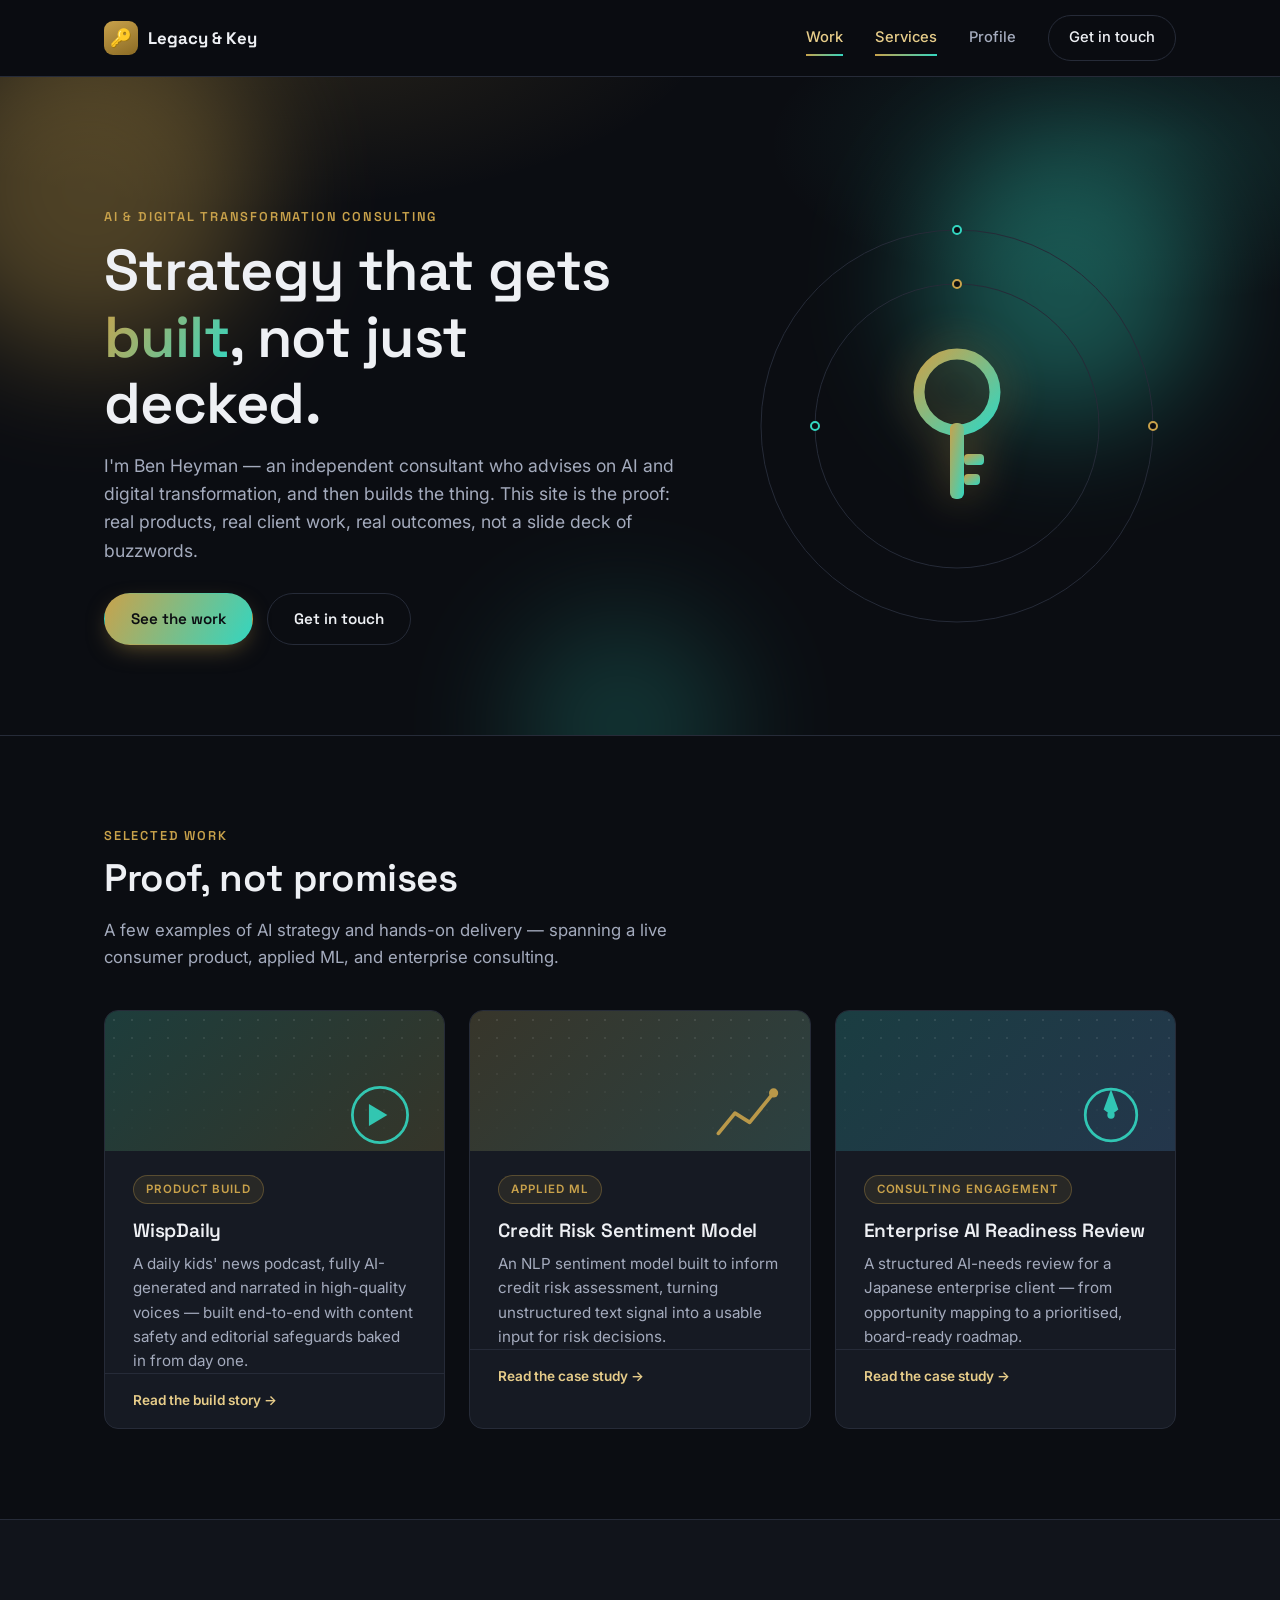
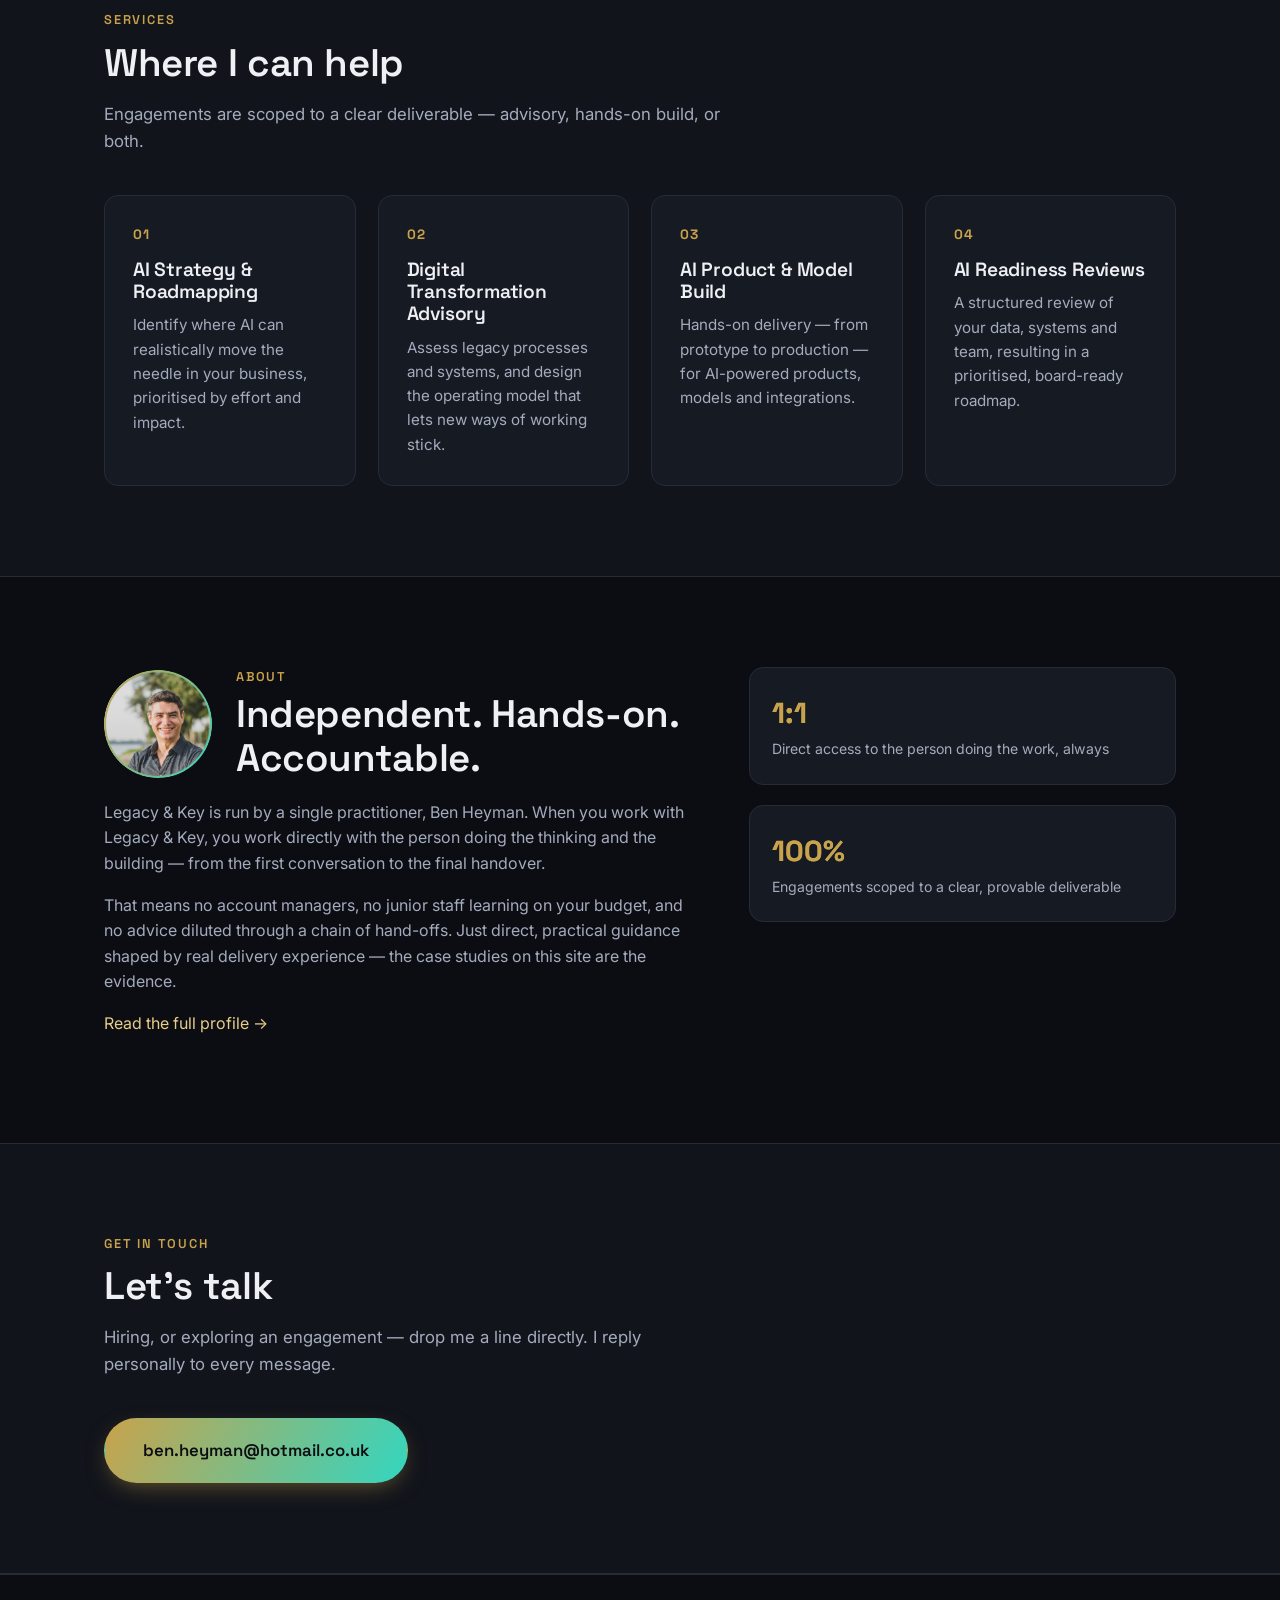
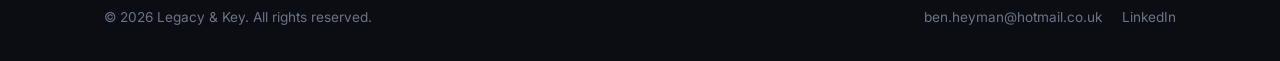
==== commit 10aa6b28: "Wire in real profile photo Crop the uploaded photo into a reusable circular avatar (assets/ ben-heym" ====
--- a/index.html
+++ b/index.html
@@ -174,8 +174,15 @@
   <section id="about" class="section about">
     <div class="container about-inner">
       <div class="about-text reveal">
-        <p class="eyebrow">About</p>
-        <h2>Independent. Hands-on. Accountable.</h2>
+        <div class="profile-header-row">
+          <div class="avatar-badge">
+            <img src="assets/ben-heyman-square.jpg" alt="Ben Heyman" loading="lazy">
+          </div>
+          <div>
+            <p class="eyebrow" style="margin-bottom:4px;">About</p>
+            <h2 style="margin-bottom:0;">Independent. Hands-on. Accountable.</h2>
+          </div>
+        </div>
         <p>Legacy &amp; Key is run by a single practitioner, Ben Heyman. When you work with Legacy &amp; Key, you work directly with the person doing the thinking and the building — from the first conversation to the final handover.</p>
         <p>That means no account managers, no junior staff learning on your budget, and no advice diluted through a chain of hand-offs. Just direct, practical guidance shaped by real delivery experience — the case studies on this site are the evidence.</p>
         <p><a href="profile.html">Read the full profile →</a></p>
--- a/css/styles.css
+++ b/css/styles.css
@@ -594,7 +594,15 @@
   color: var(--text);
   background: var(--surface);
   isolation: isolate;
-}
+  overflow: hidden;
+}
+.avatar-badge img {
+  width: 100%;
+  height: 100%;
+  object-fit: cover;
+  border-radius: 50%;
+}
+.avatar-badge.avatar-large { width: 148px; height: 148px; }
 .avatar-badge::before {
   content: "";
   position: absolute;
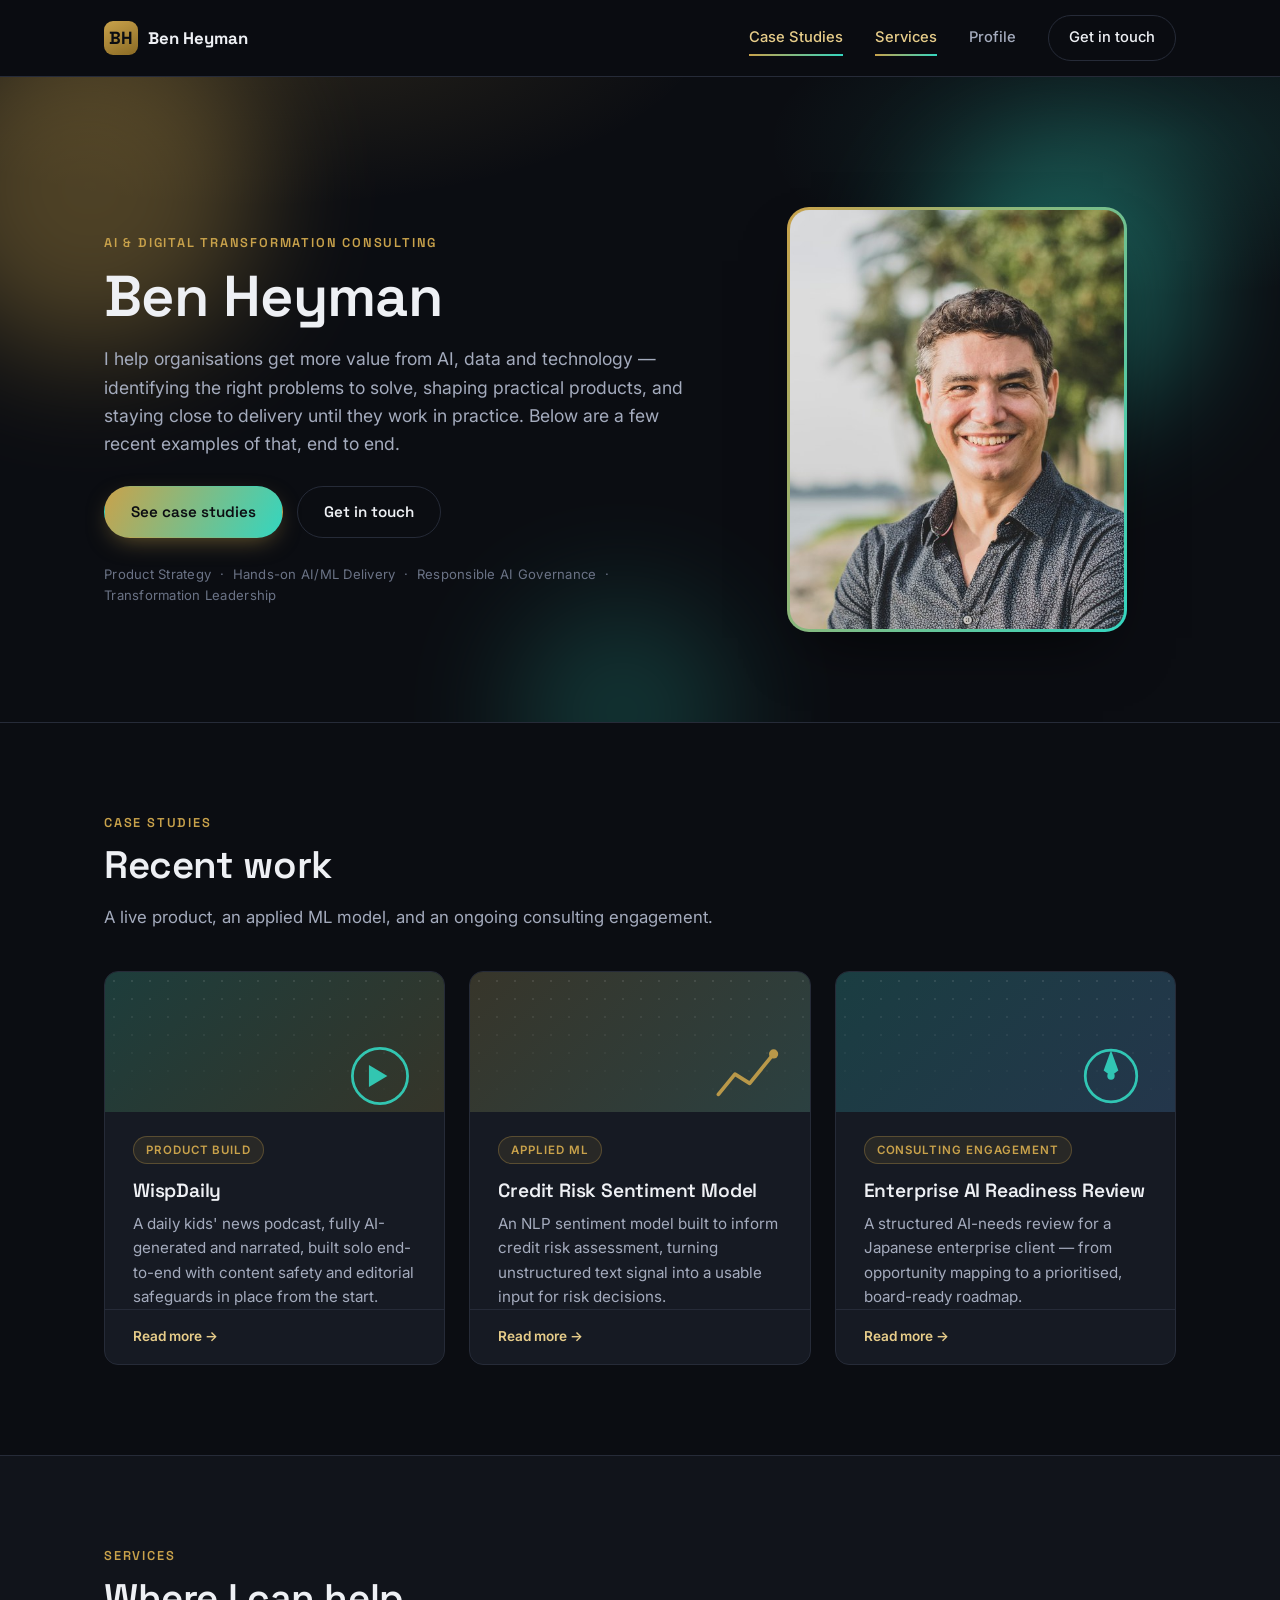
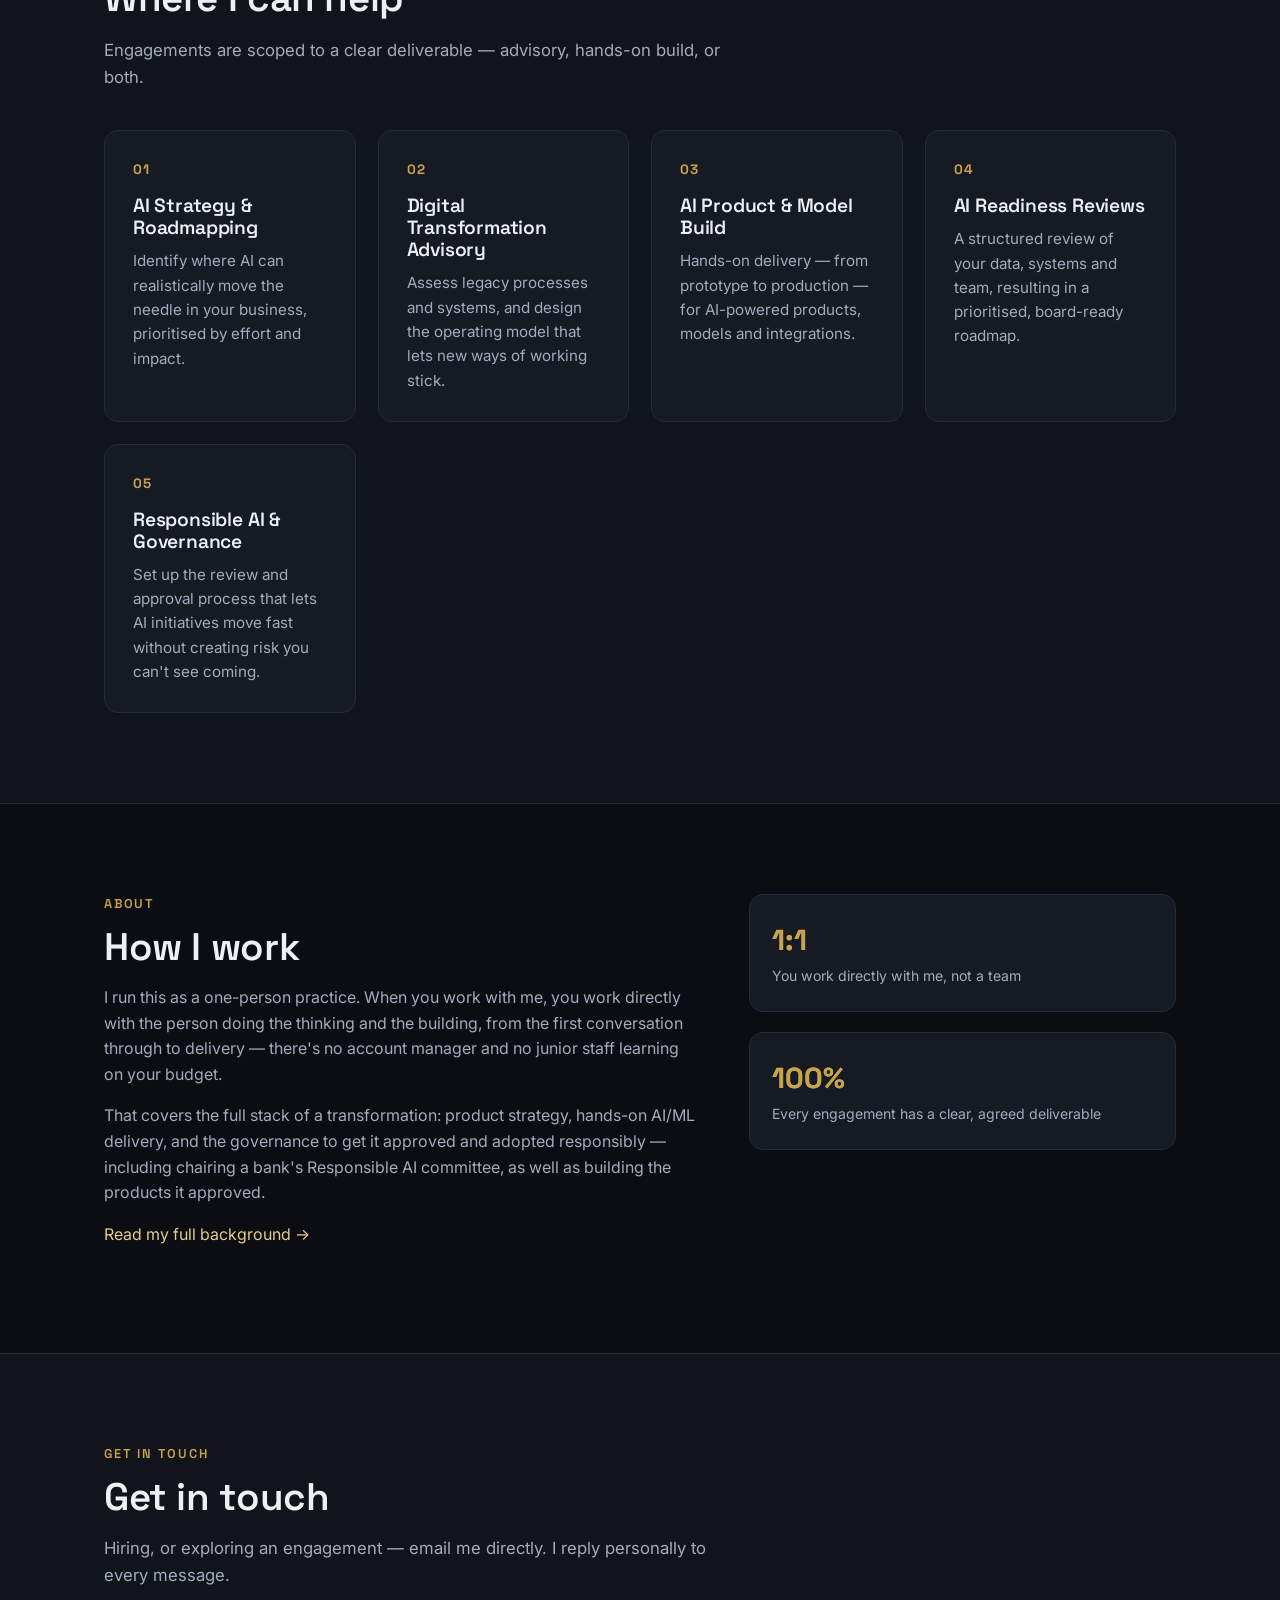
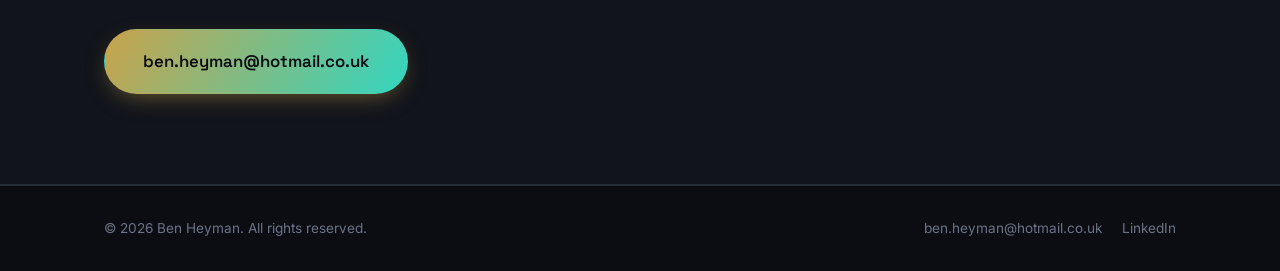
==== commit 0e3184d3: "Drop Legacy & Key branding, rewrite copy, promote governance, fix nav feel - Replace all "Legacy & K" ====
--- a/index.html
+++ b/index.html
@@ -3,9 +3,9 @@
 <head>
 <meta charset="UTF-8">
 <meta name="viewport" content="width=device-width, initial-scale=1.0">
-<title>Legacy &amp; Key — AI &amp; Digital Transformation Consulting</title>
-<meta name="description" content="Legacy & Key is Ben Heyman's independent AI and digital transformation consulting practice — strategy backed by real, shipped AI builds.">
-<link rel="icon" href="data:image/svg+xml,%3Csvg xmlns='http://www.w3.org/2000/svg' viewBox='0 0 100 100'%3E%3Ctext y='.85em' font-size='90'%3E%F0%9F%94%91%3C/text%3E%3C/svg%3E">
+<title>Ben Heyman — AI &amp; Digital Transformation Consulting</title>
+<meta name="description" content="Ben Heyman — independent AI and digital transformation consultant. Product strategy, hands-on AI builds, and case studies from recent work.">
+<link rel="icon" href="data:image/svg+xml,%3Csvg xmlns='http://www.w3.org/2000/svg' viewBox='0 0 100 100'%3E%3Crect width='100' height='100' rx='22' fill='%230b0d12'/%3E%3Ctext x='50' y='58' font-family='Arial,sans-serif' font-size='42' font-weight='700' fill='%23c9a24b' text-anchor='middle'%3EBH%3C/text%3E%3C/svg%3E">
 <link rel="preconnect" href="https://fonts.googleapis.com">
 <link rel="preconnect" href="https://fonts.gstatic.com" crossorigin>
 <link href="https://fonts.googleapis.com/css2?family=Space+Grotesk:wght@400;500;600;700&family=Inter:wght@400;500;600&display=swap" rel="stylesheet">
@@ -16,11 +16,11 @@
 <header class="site-header" id="top">
   <div class="container header-inner">
     <a href="index.html" class="brand">
-      <span class="brand-mark">🔑</span>
-      <span class="brand-name">Legacy &amp; Key</span>
+      <span class="brand-mark">BH</span>
+      <span class="brand-name">Ben Heyman</span>
     </a>
     <nav class="nav" id="nav">
-      <a href="index.html#work" data-nav="index.html">Work</a>
+      <a href="index.html#work" data-nav="index.html">Case Studies</a>
       <a href="index.html#services" data-nav="index.html">Services</a>
       <a href="profile.html">Profile</a>
       <a href="index.html#contact" class="nav-cta">Get in touch</a>
@@ -42,51 +42,28 @@
     <div class="container hero-grid">
       <div class="hero-inner hero-anim-in">
         <p class="eyebrow">AI &amp; Digital Transformation Consulting</p>
-        <h1>Strategy that gets <span class="text-gradient">built</span>, not just decked.</h1>
-        <p class="hero-sub">I'm Ben Heyman — an independent consultant who advises on AI and digital transformation, and then builds the thing. This site is the proof: real products, real client work, real outcomes, not a slide deck of buzzwords.</p>
+        <h1>Ben Heyman</h1>
+        <p class="hero-sub">I help organisations get more value from AI, data and technology — identifying the right problems to solve, shaping practical products, and staying close to delivery until they work in practice. Below are a few recent examples of that, end to end.</p>
         <div class="hero-actions">
-          <a href="#work" class="btn btn-primary">See the work</a>
+          <a href="#work" class="btn btn-primary">See case studies</a>
           <a href="#contact" class="btn btn-ghost">Get in touch</a>
         </div>
-      </div>
-
-      <div class="hero-visual hero-anim-in hero-anim-delay" aria-hidden="true">
-        <svg viewBox="0 0 420 420" fill="none" xmlns="http://www.w3.org/2000/svg">
-          <defs>
-            <linearGradient id="keyGrad" x1="0" y1="0" x2="1" y2="1">
-              <stop offset="0%" stop-color="#c9a24b"/>
-              <stop offset="100%" stop-color="#33d6c0"/>
-            </linearGradient>
-          </defs>
-
-          <circle class="orbit-ring spin" cx="210" cy="210" r="196"/>
-          <circle class="orbit-ring spin-rev" cx="210" cy="210" r="142"/>
-
-          <g class="spin" style="transform-origin:210px 210px;">
-            <circle class="orbit-node orbit-node-dot" cx="210" cy="14" r="4"/>
-            <circle class="orbit-node gold orbit-node-dot" cx="406" cy="210" r="4"/>
-          </g>
-          <g class="spin-rev" style="transform-origin:210px 210px;">
-            <circle class="orbit-node gold orbit-node-dot" cx="210" cy="68" r="4"/>
-            <circle class="orbit-node orbit-node-dot" cx="68" cy="210" r="4"/>
-          </g>
-
-          <g class="key-glow">
-            <circle cx="210" cy="176" r="38" stroke="url(#keyGrad)" stroke-width="11"/>
-            <rect x="203" y="207" width="14" height="76" rx="6" fill="url(#keyGrad)"/>
-            <rect x="217" y="238" width="20" height="11" rx="4" fill="url(#keyGrad)"/>
-            <rect x="217" y="258" width="16" height="11" rx="4" fill="url(#keyGrad)"/>
-          </g>
-        </svg>
+        <p class="hero-capabilities">Product Strategy &nbsp;·&nbsp; Hands-on AI/ML Delivery &nbsp;·&nbsp; Responsible AI Governance &nbsp;·&nbsp; Transformation Leadership</p>
+      </div>
+
+      <div class="hero-visual hero-anim-in hero-anim-delay">
+        <div class="hero-photo-frame">
+          <img src="assets/ben-heyman-square.jpg" alt="Ben Heyman">
+        </div>
       </div>
     </div>
   </section>
 
   <section id="work" class="section">
     <div class="container">
-      <p class="eyebrow reveal">Selected Work</p>
-      <h2 class="reveal">Proof, not promises</h2>
-      <p class="section-lede reveal">A few examples of AI strategy and hands-on delivery — spanning a live consumer product, applied ML, and enterprise consulting.</p>
+      <p class="eyebrow reveal">Case Studies</p>
+      <h2 class="reveal">Recent work</h2>
+      <p class="section-lede reveal">A live product, an applied ML model, and an ongoing consulting engagement.</p>
 
       <div class="work-grid reveal-group">
 
@@ -100,9 +77,9 @@
           <div class="work-card-top">
             <span class="work-tag">Product build</span>
             <h3>WispDaily</h3>
-            <p>A daily kids' news podcast, fully AI-generated and narrated in high-quality voices — built end-to-end with content safety and editorial safeguards baked in from day one.</p>
-          </div>
-          <div class="work-card-foot">Read the build story →</div>
+            <p>A daily kids' news podcast, fully AI-generated and narrated, built solo end-to-end with content safety and editorial safeguards in place from the start.</p>
+          </div>
+          <div class="work-card-foot">Read more →</div>
         </a>
 
         <a href="work/credit-risk-sentiment.html" class="work-card reveal">
@@ -117,7 +94,7 @@
             <h3>Credit Risk Sentiment Model</h3>
             <p>An NLP sentiment model built to inform credit risk assessment, turning unstructured text signal into a usable input for risk decisions.</p>
           </div>
-          <div class="work-card-foot">Read the case study →</div>
+          <div class="work-card-foot">Read more →</div>
         </a>
 
         <a href="work/japan-ai-review.html" class="work-card reveal">
@@ -133,7 +110,7 @@
             <h3>Enterprise AI Readiness Review</h3>
             <p>A structured AI-needs review for a Japanese enterprise client — from opportunity mapping to a prioritised, board-ready roadmap.</p>
           </div>
-          <div class="work-card-foot">Read the case study →</div>
+          <div class="work-card-foot">Read more →</div>
         </a>
 
       </div>
@@ -167,6 +144,11 @@
           <h3>AI Readiness Reviews</h3>
           <p>A structured review of your data, systems and team, resulting in a prioritised, board-ready roadmap.</p>
         </article>
+        <article class="card reveal">
+          <div class="card-icon">05</div>
+          <h3>Responsible AI &amp; Governance</h3>
+          <p>Set up the review and approval process that lets AI initiatives move fast without creating risk you can't see coming.</p>
+        </article>
       </div>
     </div>
   </section>
@@ -174,27 +156,20 @@
   <section id="about" class="section about">
     <div class="container about-inner">
       <div class="about-text reveal">
-        <div class="profile-header-row">
-          <div class="avatar-badge">
-            <img src="assets/ben-heyman-square.jpg" alt="Ben Heyman" loading="lazy">
-          </div>
-          <div>
-            <p class="eyebrow" style="margin-bottom:4px;">About</p>
-            <h2 style="margin-bottom:0;">Independent. Hands-on. Accountable.</h2>
-          </div>
-        </div>
-        <p>Legacy &amp; Key is run by a single practitioner, Ben Heyman. When you work with Legacy &amp; Key, you work directly with the person doing the thinking and the building — from the first conversation to the final handover.</p>
-        <p>That means no account managers, no junior staff learning on your budget, and no advice diluted through a chain of hand-offs. Just direct, practical guidance shaped by real delivery experience — the case studies on this site are the evidence.</p>
-        <p><a href="profile.html">Read the full profile →</a></p>
+        <p class="eyebrow">About</p>
+        <h2>How I work</h2>
+        <p>I run this as a one-person practice. When you work with me, you work directly with the person doing the thinking and the building, from the first conversation through to delivery — there's no account manager and no junior staff learning on your budget.</p>
+        <p>That covers the full stack of a transformation: product strategy, hands-on AI/ML delivery, and the governance to get it approved and adopted responsibly — including chairing a bank's Responsible AI committee, as well as building the products it approved.</p>
+        <p><a href="profile.html">Read my full background →</a></p>
       </div>
       <div class="about-stats reveal">
         <div class="stat">
           <span class="stat-num text-gradient">1:1</span>
-          <span class="stat-label">Direct access to the person doing the work, always</span>
+          <span class="stat-label">You work directly with me, not a team</span>
         </div>
         <div class="stat">
           <span class="stat-num text-gradient">100%</span>
-          <span class="stat-label">Engagements scoped to a clear, provable deliverable</span>
+          <span class="stat-label">Every engagement has a clear, agreed deliverable</span>
         </div>
       </div>
     </div>
@@ -203,8 +178,8 @@
   <section id="contact" class="section section-alt contact">
     <div class="container contact-inner reveal">
       <p class="eyebrow">Get in touch</p>
-      <h2>Let's talk</h2>
-      <p class="section-lede">Hiring, or exploring an engagement — drop me a line directly. I reply personally to every message.</p>
+      <h2>Get in touch</h2>
+      <p class="section-lede">Hiring, or exploring an engagement — email me directly. I reply personally to every message.</p>
       <a href="mailto:ben.heyman@hotmail.co.uk" class="btn btn-primary btn-large">ben.heyman@hotmail.co.uk</a>
     </div>
   </section>
@@ -213,7 +188,7 @@
 
 <footer class="site-footer">
   <div class="container footer-inner">
-    <span>&copy; <span id="year"></span> Legacy &amp; Key. All rights reserved.</span>
+    <span>&copy; <span id="year"></span> Ben Heyman. All rights reserved.</span>
     <div class="footer-links">
       <a href="mailto:ben.heyman@hotmail.co.uk">ben.heyman@hotmail.co.uk</a>
       <a href="https://www.linkedin.com/in/benheymanai/" target="_blank" rel="noopener">LinkedIn</a>
--- a/css/styles.css
+++ b/css/styles.css
@@ -1,5 +1,5 @@
 /* ===========================================================
-   Legacy & Key — design system
+   Ben Heyman — design system
    =========================================================== */
 
 :root {
@@ -110,6 +110,8 @@
 .hero-anim-in { animation: fadeInUp 0.9s cubic-bezier(.16,.8,.3,1) both; }
 .hero-anim-delay { animation-delay: 0.15s; }
 
+@keyframes spin { from { transform: rotate(0deg); } to { transform: rotate(360deg); } }
+
 /* ---------- buttons ---------- */
 .btn {
   position: relative;
@@ -292,6 +294,12 @@
 .hero-inner { max-width: 760px; }
 .hero-sub { font-size: 1.1rem; max-width: 620px; }
 .hero-actions { display: flex; gap: 14px; margin-top: 28px; flex-wrap: wrap; }
+.hero-capabilities {
+  margin: 26px 0 0;
+  font-size: 0.82rem;
+  color: var(--text-faint);
+  letter-spacing: 0.02em;
+}
 
 /* ---------- hero visual: key + orbit graphic ---------- */
 .hero-visual {
@@ -303,30 +311,22 @@
 }
 .hero-visual svg { width: 100%; max-width: 420px; height: auto; }
 
-.orbit-ring {
-  fill: none;
-  stroke: var(--surface-border);
-  stroke-width: 1;
-}
-.orbit-ring.spin { transform-origin: 210px 210px; animation: spin 40s linear infinite; }
-.orbit-ring.spin-rev { transform-origin: 210px 210px; animation: spin-rev 55s linear infinite; }
-@keyframes spin { from { transform: rotate(0deg); } to { transform: rotate(360deg); } }
-@keyframes spin-rev { from { transform: rotate(360deg); } to { transform: rotate(0deg); } }
-
-.orbit-node {
-  fill: var(--bg);
-  stroke: var(--accent-2);
-  stroke-width: 2;
-}
-.orbit-node.gold { stroke: var(--accent); }
-.orbit-node-dot { animation: pulse-dot 3.2s ease-in-out infinite; }
-@keyframes pulse-dot {
-  0%, 100% { opacity: 0.6; r: 3; }
-  50% { opacity: 1; r: 5; }
-}
-
-.key-glow {
-  filter: drop-shadow(0 0 22px rgba(201,162,75,0.45));
+.hero-photo-frame {
+  position: relative;
+  width: 100%;
+  max-width: 340px;
+  aspect-ratio: 4 / 5;
+  border-radius: 22px;
+  padding: 3px;
+  background: var(--gradient-brand);
+  box-shadow: 0 30px 60px -24px rgba(0,0,0,0.65);
+}
+.hero-photo-frame img {
+  width: 100%;
+  height: 100%;
+  object-fit: cover;
+  border-radius: 19px;
+  display: block;
 }
 
 @media (max-width: 900px) {
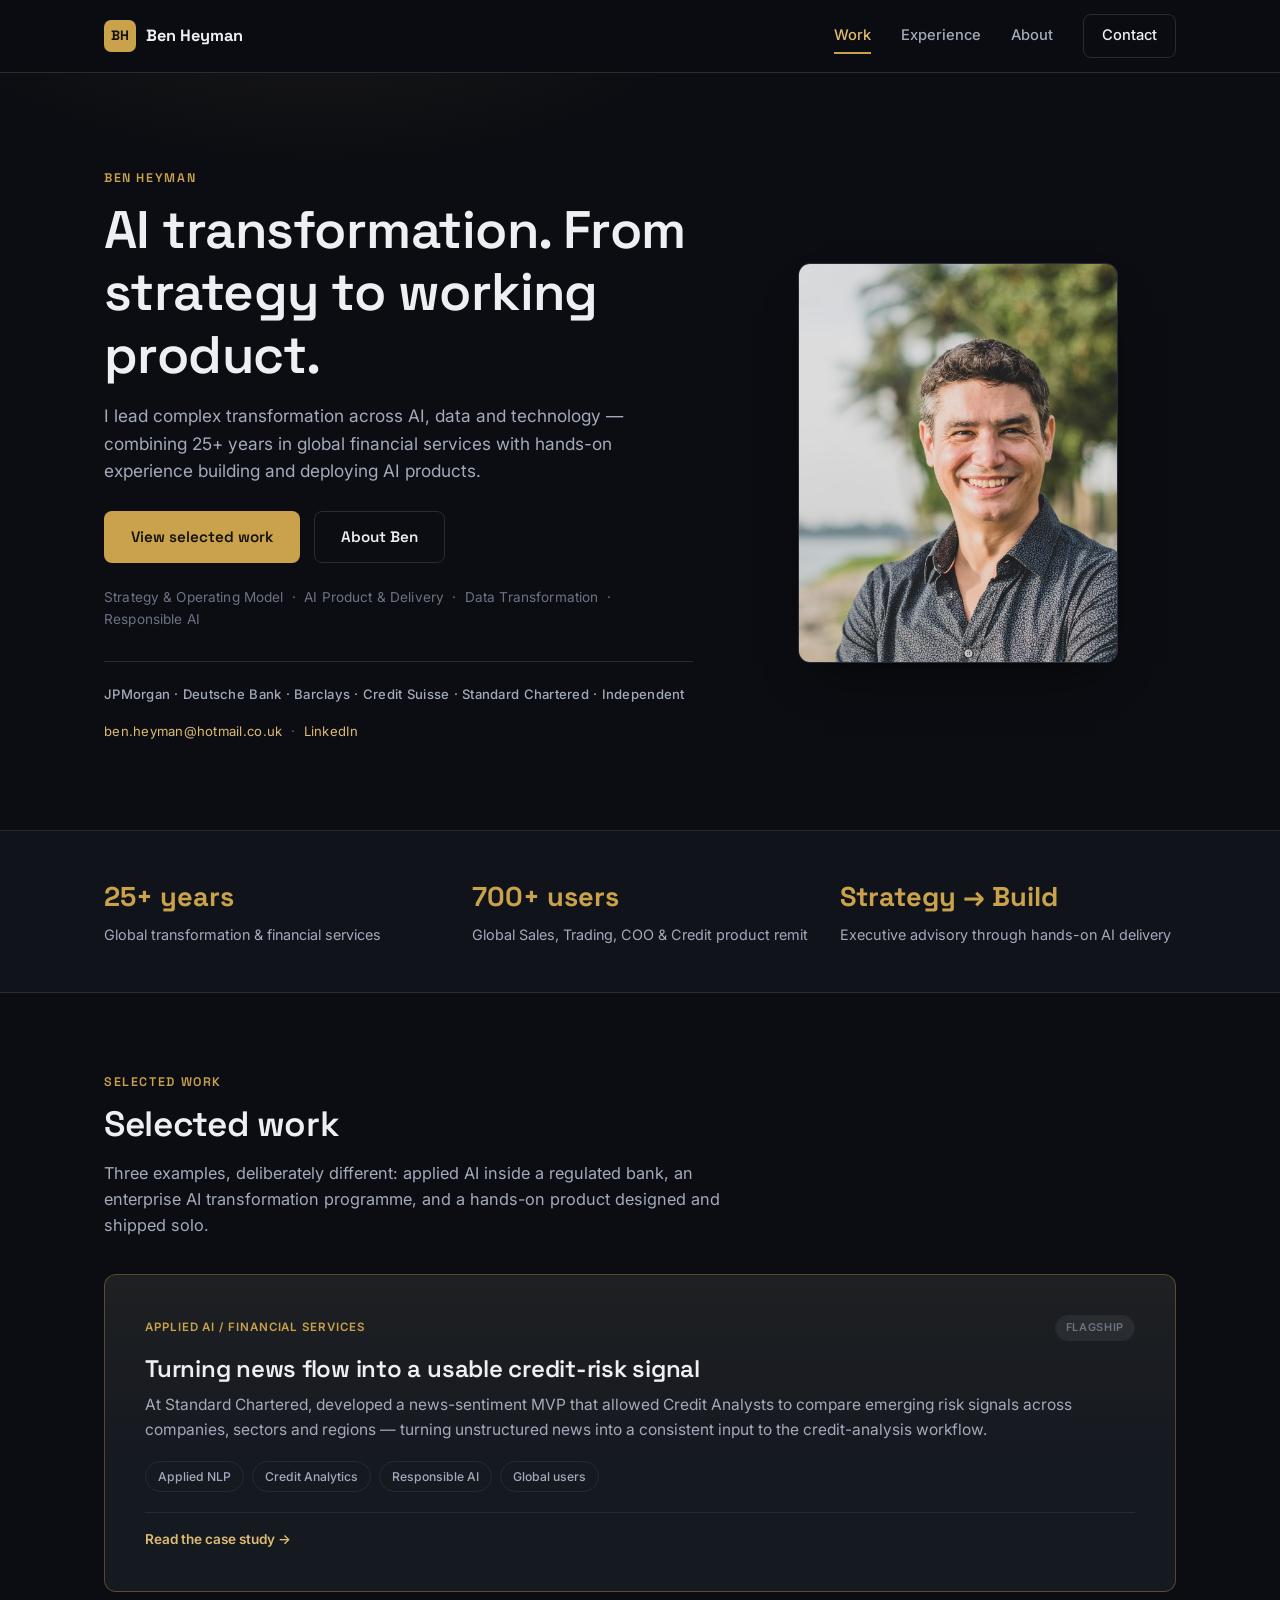
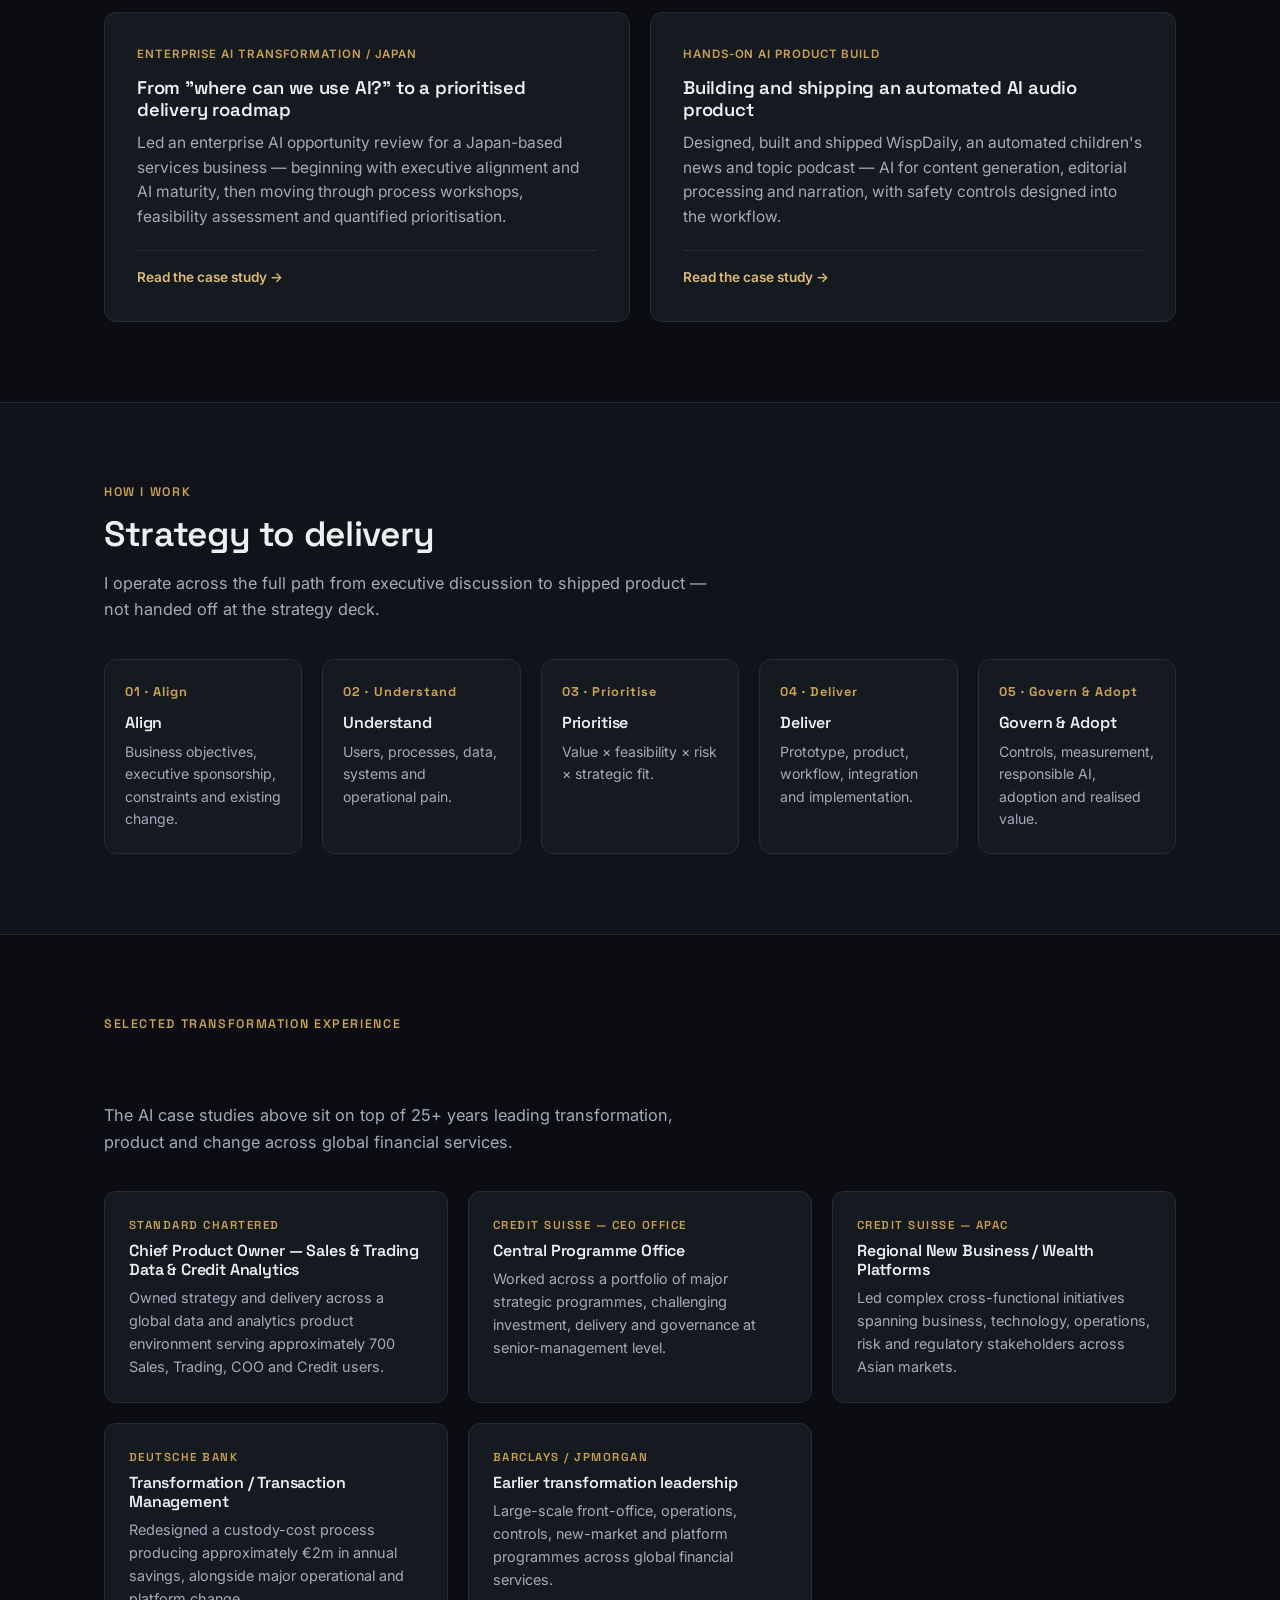
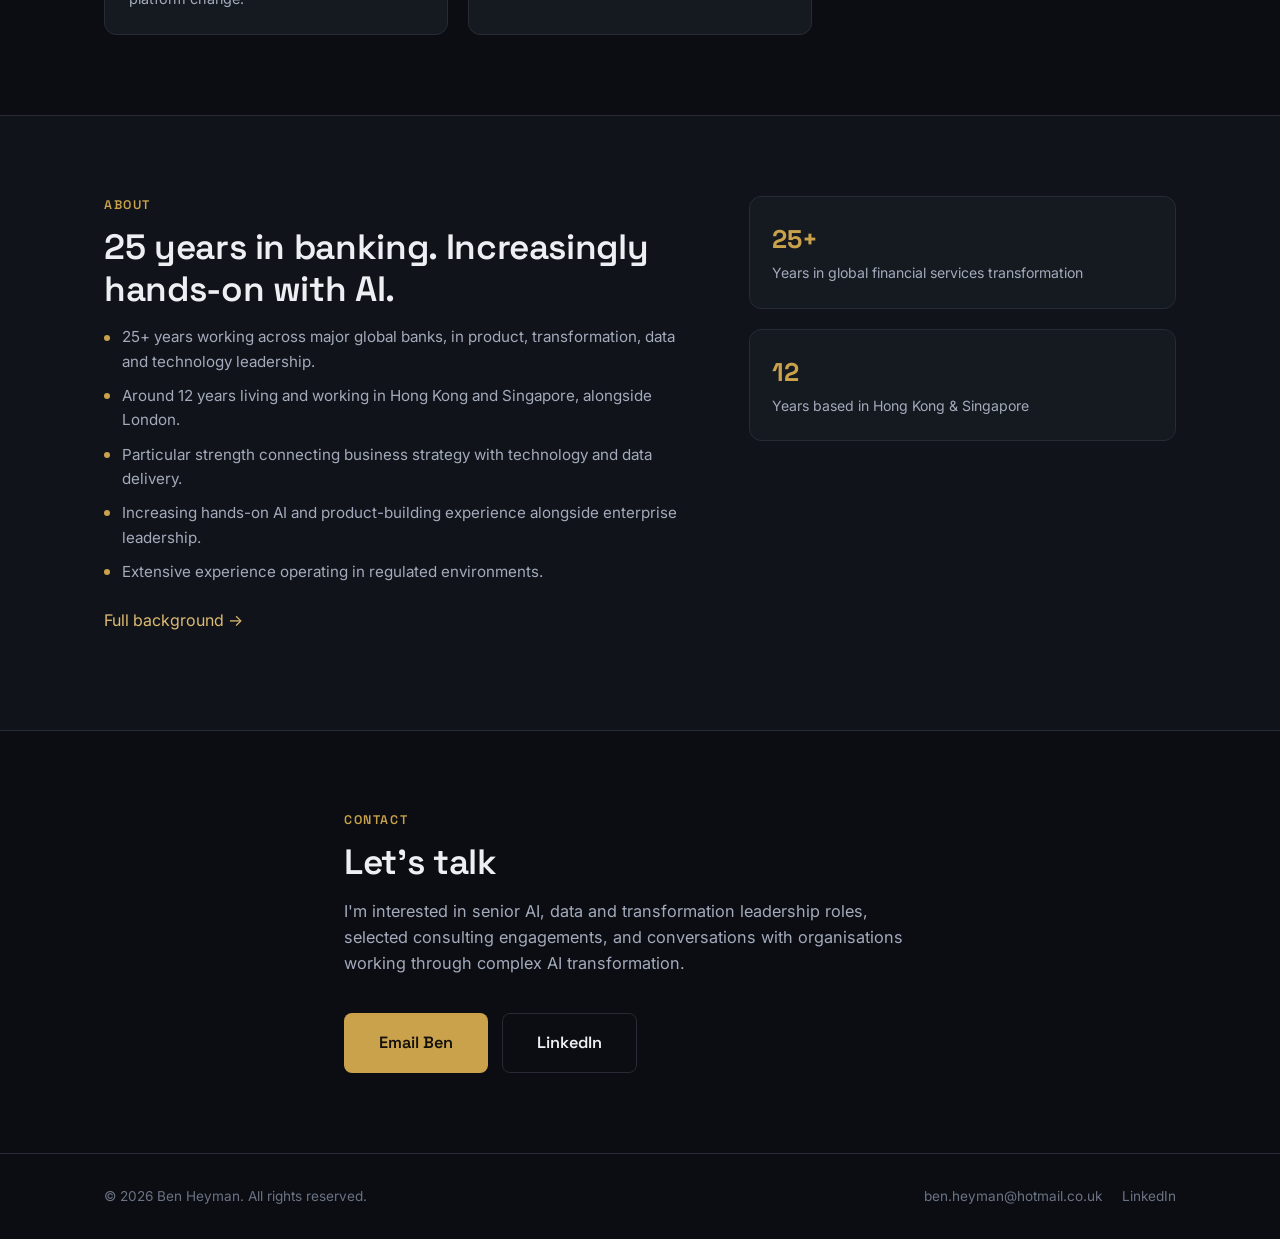
==== commit 62488762: "Reposition as senior executive portfolio, not consultancy site Full redesign per updated brief: this" ====
--- a/index.html
+++ b/index.html
@@ -3,8 +3,13 @@
 <head>
 <meta charset="UTF-8">
 <meta name="viewport" content="width=device-width, initial-scale=1.0">
-<title>Ben Heyman — AI &amp; Digital Transformation Consulting</title>
-<meta name="description" content="Ben Heyman — independent AI and digital transformation consultant. Product strategy, hands-on AI builds, and case studies from recent work.">
+<title>Ben Heyman — AI &amp; Digital Transformation Leadership</title>
+<meta name="description" content="Ben Heyman leads complex AI, data and technology transformation across global financial services — and builds and ships AI products hands-on. Selected work, experience and background.">
+<meta property="og:type" content="profile">
+<meta property="og:title" content="Ben Heyman — AI &amp; Digital Transformation Leadership">
+<meta property="og:description" content="25+ years in global financial services transformation, combined with hands-on AI product delivery. Selected work, experience and background.">
+<meta property="og:image" content="assets/ben-heyman-square.jpg">
+<meta name="twitter:card" content="summary">
 <link rel="icon" href="data:image/svg+xml,%3Csvg xmlns='http://www.w3.org/2000/svg' viewBox='0 0 100 100'%3E%3Crect width='100' height='100' rx='22' fill='%230b0d12'/%3E%3Ctext x='50' y='58' font-family='Arial,sans-serif' font-size='42' font-weight='700' fill='%23c9a24b' text-anchor='middle'%3EBH%3C/text%3E%3C/svg%3E">
 <link rel="preconnect" href="https://fonts.googleapis.com">
 <link rel="preconnect" href="https://fonts.gstatic.com" crossorigin>
@@ -20,10 +25,10 @@
       <span class="brand-name">Ben Heyman</span>
     </a>
     <nav class="nav" id="nav">
-      <a href="index.html#work" data-nav="index.html">Case Studies</a>
-      <a href="index.html#services" data-nav="index.html">Services</a>
-      <a href="profile.html">Profile</a>
-      <a href="index.html#contact" class="nav-cta">Get in touch</a>
+      <a href="index.html#work" data-nav="index.html">Work</a>
+      <a href="index.html#experience">Experience</a>
+      <a href="profile.html">About</a>
+      <a href="index.html#contact" class="nav-cta">Contact</a>
     </nav>
     <button class="nav-toggle" id="navToggle" aria-label="Toggle menu" aria-expanded="false">
       <span></span><span></span><span></span>
@@ -34,153 +39,204 @@
 <main>
 
   <section class="hero">
-    <div class="hero-orbs" aria-hidden="true">
-      <div class="orb orb-1"></div>
-      <div class="orb orb-2"></div>
-      <div class="orb orb-3"></div>
-    </div>
     <div class="container hero-grid">
       <div class="hero-inner hero-anim-in">
-        <p class="eyebrow">AI &amp; Digital Transformation Consulting</p>
-        <h1>Ben Heyman</h1>
-        <p class="hero-sub">I help organisations get more value from AI, data and technology — identifying the right problems to solve, shaping practical products, and staying close to delivery until they work in practice. Below are a few recent examples of that, end to end.</p>
+        <p class="eyebrow">Ben Heyman</p>
+        <h1>AI transformation. From strategy to working product.</h1>
+        <p class="hero-sub">I lead complex transformation across AI, data and technology — combining 25+ years in global financial services with hands-on experience building and deploying AI products.</p>
         <div class="hero-actions">
-          <a href="#work" class="btn btn-primary">See case studies</a>
-          <a href="#contact" class="btn btn-ghost">Get in touch</a>
-        </div>
-        <p class="hero-capabilities">Product Strategy &nbsp;·&nbsp; Hands-on AI/ML Delivery &nbsp;·&nbsp; Responsible AI Governance &nbsp;·&nbsp; Transformation Leadership</p>
+          <a href="#work" class="btn btn-primary">View selected work</a>
+          <a href="profile.html" class="btn btn-ghost">About Ben</a>
+        </div>
+        <p class="hero-capabilities">Strategy &amp; Operating Model &nbsp;·&nbsp; AI Product &amp; Delivery &nbsp;·&nbsp; Data Transformation &nbsp;·&nbsp; Responsible AI</p>
+        <p class="hero-employers"><strong>JPMorgan · Deutsche Bank · Barclays · Credit Suisse · Standard Chartered · Independent</strong></p>
+        <p class="hero-employers" style="margin-top:12px; padding-top:0; border-top:none;">
+          <a href="mailto:ben.heyman@hotmail.co.uk">ben.heyman@hotmail.co.uk</a> &nbsp;·&nbsp;
+          <a href="https://www.linkedin.com/in/benheymanai/" target="_blank" rel="noopener">LinkedIn</a>
+        </p>
       </div>
 
       <div class="hero-visual hero-anim-in hero-anim-delay">
         <div class="hero-photo-frame">
-          <img src="assets/ben-heyman-square.jpg" alt="Ben Heyman">
-        </div>
+          <img src="assets/ben-heyman-square.jpg" alt="Portrait of Ben Heyman">
+        </div>
+      </div>
+    </div>
+  </section>
+
+  <section class="credibility-strip">
+    <div class="container credibility-grid reveal-group">
+      <div class="credibility-item reveal">
+        <span class="credibility-num">25+ years</span>
+        <span class="credibility-label">Global transformation &amp; financial services</span>
+      </div>
+      <div class="credibility-item reveal">
+        <span class="credibility-num">700+ users</span>
+        <span class="credibility-label">Global Sales, Trading, COO &amp; Credit product remit</span>
+      </div>
+      <div class="credibility-item reveal">
+        <span class="credibility-num">Strategy → Build</span>
+        <span class="credibility-label">Executive advisory through hands-on AI delivery</span>
       </div>
     </div>
   </section>
 
   <section id="work" class="section">
     <div class="container">
-      <p class="eyebrow reveal">Case Studies</p>
-      <h2 class="reveal">Recent work</h2>
-      <p class="section-lede reveal">A live product, an applied ML model, and an ongoing consulting engagement.</p>
-
-      <div class="work-grid reveal-group">
-
-        <a href="work/wispdaily.html" class="work-card reveal">
-          <div class="work-card-cover" style="--cover-gradient: linear-gradient(135deg, #33d6c0, #c9a24b);">
-            <svg viewBox="0 0 100 100" fill="none" xmlns="http://www.w3.org/2000/svg">
-              <circle cx="50" cy="50" r="30" stroke="var(--accent-2)" stroke-width="3"/>
-              <path d="M38 38v24l20-12z" fill="var(--accent-2)"/>
-            </svg>
+      <p class="eyebrow reveal">Selected Work</p>
+      <h2 class="reveal">Selected work</h2>
+      <p class="section-lede reveal">Three examples, deliberately different: applied AI inside a regulated bank, an enterprise AI transformation programme, and a hands-on product designed and shipped solo.</p>
+
+      <div class="work-list reveal-group">
+
+        <a href="work/credit-risk-sentiment.html" class="work-card work-card-featured reveal">
+          <div class="work-card-head">
+            <span class="work-tag">Applied AI / Financial Services</span>
+            <span class="status-pill">Flagship</span>
           </div>
-          <div class="work-card-top">
-            <span class="work-tag">Product build</span>
-            <h3>WispDaily</h3>
-            <p>A daily kids' news podcast, fully AI-generated and narrated, built solo end-to-end with content safety and editorial safeguards in place from the start.</p>
+          <h3>Turning news flow into a usable credit-risk signal</h3>
+          <p>At Standard Chartered, developed a news-sentiment MVP that allowed Credit Analysts to compare emerging risk signals across companies, sectors and regions — turning unstructured news into a consistent input to the credit-analysis workflow.</p>
+          <div class="pill-row">
+            <span class="pill">Applied NLP</span>
+            <span class="pill">Credit Analytics</span>
+            <span class="pill">Responsible AI</span>
+            <span class="pill">Global users</span>
           </div>
-          <div class="work-card-foot">Read more →</div>
+          <div class="work-card-foot">Read the case study →</div>
         </a>
 
-        <a href="work/credit-risk-sentiment.html" class="work-card reveal">
-          <div class="work-card-cover" style="--cover-gradient: linear-gradient(135deg, #c9a24b, #7ee8db);">
-            <svg viewBox="0 0 100 100" fill="none" xmlns="http://www.w3.org/2000/svg">
-              <path d="M20 70 L38 48 L54 58 L80 26" stroke="var(--accent)" stroke-width="4" stroke-linecap="round" stroke-linejoin="round"/>
-              <circle cx="80" cy="26" r="5" fill="var(--accent)"/>
-            </svg>
-          </div>
-          <div class="work-card-top">
-            <span class="work-tag">Applied ML</span>
-            <h3>Credit Risk Sentiment Model</h3>
-            <p>An NLP sentiment model built to inform credit risk assessment, turning unstructured text signal into a usable input for risk decisions.</p>
-          </div>
-          <div class="work-card-foot">Read more →</div>
-        </a>
-
-        <a href="work/japan-ai-review.html" class="work-card reveal">
-          <div class="work-card-cover" style="--cover-gradient: linear-gradient(135deg, #33d6c0, #6ea8ff);">
-            <svg viewBox="0 0 100 100" fill="none" xmlns="http://www.w3.org/2000/svg">
-              <circle cx="50" cy="50" r="28" stroke="var(--accent-2)" stroke-width="3"/>
-              <path d="M50 22 L58 44 L50 50 L42 44 Z" fill="var(--accent-2)"/>
-              <circle cx="50" cy="50" r="4" fill="var(--accent-2)"/>
-            </svg>
-          </div>
-          <div class="work-card-top">
-            <span class="work-tag">Consulting engagement</span>
-            <h3>Enterprise AI Readiness Review</h3>
-            <p>A structured AI-needs review for a Japanese enterprise client — from opportunity mapping to a prioritised, board-ready roadmap.</p>
-          </div>
-          <div class="work-card-foot">Read more →</div>
-        </a>
-
-      </div>
-    </div>
-  </section>
-
-  <section id="services" class="section section-alt">
+        <div class="work-pair">
+          <a href="work/japan-ai-review.html" class="work-card reveal">
+            <div class="work-card-head">
+              <span class="work-tag">Enterprise AI Transformation / Japan</span>
+            </div>
+            <h3>From "where can we use AI?" to a prioritised delivery roadmap</h3>
+            <p>Led an enterprise AI opportunity review for a Japan-based services business — beginning with executive alignment and AI maturity, then moving through process workshops, feasibility assessment and quantified prioritisation.</p>
+            <div class="work-card-foot">Read the case study →</div>
+          </a>
+
+          <a href="work/wispdaily.html" class="work-card reveal">
+            <div class="work-card-head">
+              <span class="work-tag">Hands-on AI Product Build</span>
+            </div>
+            <h3>Building and shipping an automated AI audio product</h3>
+            <p>Designed, built and shipped WispDaily, an automated children's news and topic podcast — AI for content generation, editorial processing and narration, with safety controls designed into the workflow.</p>
+            <div class="work-card-foot">Read the case study →</div>
+          </a>
+        </div>
+
+      </div>
+    </div>
+  </section>
+
+  <section class="section section-alt">
     <div class="container">
-      <p class="eyebrow reveal">Services</p>
-      <h2 class="reveal">Where I can help</h2>
-      <p class="section-lede reveal">Engagements are scoped to a clear deliverable — advisory, hands-on build, or both.</p>
-
-      <div class="card-grid reveal-group">
-        <article class="card reveal">
-          <div class="card-icon">01</div>
-          <h3>AI Strategy &amp; Roadmapping</h3>
-          <p>Identify where AI can realistically move the needle in your business, prioritised by effort and impact.</p>
-        </article>
-        <article class="card reveal">
-          <div class="card-icon">02</div>
-          <h3>Digital Transformation Advisory</h3>
-          <p>Assess legacy processes and systems, and design the operating model that lets new ways of working stick.</p>
-        </article>
-        <article class="card reveal">
-          <div class="card-icon">03</div>
-          <h3>AI Product &amp; Model Build</h3>
-          <p>Hands-on delivery — from prototype to production — for AI-powered products, models and integrations.</p>
-        </article>
-        <article class="card reveal">
-          <div class="card-icon">04</div>
-          <h3>AI Readiness Reviews</h3>
-          <p>A structured review of your data, systems and team, resulting in a prioritised, board-ready roadmap.</p>
-        </article>
-        <article class="card reveal">
-          <div class="card-icon">05</div>
-          <h3>Responsible AI &amp; Governance</h3>
-          <p>Set up the review and approval process that lets AI initiatives move fast without creating risk you can't see coming.</p>
-        </article>
-      </div>
-    </div>
-  </section>
-
-  <section id="about" class="section about">
+      <p class="eyebrow reveal">How I Work</p>
+      <h2 class="reveal">Strategy to delivery</h2>
+      <p class="section-lede reveal">I operate across the full path from executive discussion to shipped product — not handed off at the strategy deck.</p>
+
+      <div class="stage-flow reveal-group">
+        <div class="stage reveal">
+          <div class="stage-num">01 · Align</div>
+          <h3>Align</h3>
+          <p>Business objectives, executive sponsorship, constraints and existing change.</p>
+        </div>
+        <div class="stage reveal">
+          <div class="stage-num">02 · Understand</div>
+          <h3>Understand</h3>
+          <p>Users, processes, data, systems and operational pain.</p>
+        </div>
+        <div class="stage reveal">
+          <div class="stage-num">03 · Prioritise</div>
+          <h3>Prioritise</h3>
+          <p>Value × feasibility × risk × strategic fit.</p>
+        </div>
+        <div class="stage reveal">
+          <div class="stage-num">04 · Deliver</div>
+          <h3>Deliver</h3>
+          <p>Prototype, product, workflow, integration and implementation.</p>
+        </div>
+        <div class="stage reveal">
+          <div class="stage-num">05 · Govern &amp; Adopt</div>
+          <h3>Govern &amp; Adopt</h3>
+          <p>Controls, measurement, responsible AI, adoption and realised value.</p>
+        </div>
+      </div>
+    </div>
+  </section>
+
+  <section id="experience" class="section">
+    <div class="container">
+      <p class="eyebrow reveal">Selected Transformation Experience</p>
+      <h2 class="reveal">A longer transformation career</h2>
+      <p class="section-lede reveal">The AI case studies above sit on top of 25+ years leading transformation, product and change across global financial services.</p>
+
+      <div class="evidence-grid reveal-group">
+        <div class="evidence-card reveal">
+          <p class="eyebrow">Standard Chartered</p>
+          <h3>Chief Product Owner — Sales &amp; Trading Data &amp; Credit Analytics</h3>
+          <p>Owned strategy and delivery across a global data and analytics product environment serving approximately 700 Sales, Trading, COO and Credit users.</p>
+        </div>
+        <div class="evidence-card reveal">
+          <p class="eyebrow">Credit Suisse — CEO Office</p>
+          <h3>Central Programme Office</h3>
+          <p>Worked across a portfolio of major strategic programmes, challenging investment, delivery and governance at senior-management level.</p>
+        </div>
+        <div class="evidence-card reveal">
+          <p class="eyebrow">Credit Suisse — APAC</p>
+          <h3>Regional New Business / Wealth Platforms</h3>
+          <p>Led complex cross-functional initiatives spanning business, technology, operations, risk and regulatory stakeholders across Asian markets.</p>
+        </div>
+        <div class="evidence-card reveal">
+          <p class="eyebrow">Deutsche Bank</p>
+          <h3>Transformation / Transaction Management</h3>
+          <p>Redesigned a custody-cost process producing approximately €2m in annual savings, alongside major operational and platform change.</p>
+        </div>
+        <div class="evidence-card reveal">
+          <p class="eyebrow">Barclays / JPMorgan</p>
+          <h3>Earlier transformation leadership</h3>
+          <p>Large-scale front-office, operations, controls, new-market and platform programmes across global financial services.</p>
+        </div>
+      </div>
+    </div>
+  </section>
+
+  <section id="about" class="section section-alt about">
     <div class="container about-inner">
       <div class="about-text reveal">
         <p class="eyebrow">About</p>
-        <h2>How I work</h2>
-        <p>I run this as a one-person practice. When you work with me, you work directly with the person doing the thinking and the building, from the first conversation through to delivery — there's no account manager and no junior staff learning on your budget.</p>
-        <p>That covers the full stack of a transformation: product strategy, hands-on AI/ML delivery, and the governance to get it approved and adopted responsibly — including chairing a bank's Responsible AI committee, as well as building the products it approved.</p>
-        <p><a href="profile.html">Read my full background →</a></p>
+        <h2>25 years in banking. Increasingly hands-on with AI.</h2>
+        <ul class="about-list">
+          <li>25+ years working across major global banks, in product, transformation, data and technology leadership.</li>
+          <li>Around 12 years living and working in Hong Kong and Singapore, alongside London.</li>
+          <li>Particular strength connecting business strategy with technology and data delivery.</li>
+          <li>Increasing hands-on AI and product-building experience alongside enterprise leadership.</li>
+          <li>Extensive experience operating in regulated environments.</li>
+        </ul>
+        <p><a href="profile.html">Full background →</a></p>
       </div>
       <div class="about-stats reveal">
         <div class="stat">
-          <span class="stat-num text-gradient">1:1</span>
-          <span class="stat-label">You work directly with me, not a team</span>
+          <span class="stat-num">25+</span>
+          <span class="stat-label">Years in global financial services transformation</span>
         </div>
         <div class="stat">
-          <span class="stat-num text-gradient">100%</span>
-          <span class="stat-label">Every engagement has a clear, agreed deliverable</span>
-        </div>
-      </div>
-    </div>
-  </section>
-
-  <section id="contact" class="section section-alt contact">
+          <span class="stat-num">12</span>
+          <span class="stat-label">Years based in Hong Kong &amp; Singapore</span>
+        </div>
+      </div>
+    </div>
+  </section>
+
+  <section id="contact" class="section contact">
     <div class="container contact-inner reveal">
-      <p class="eyebrow">Get in touch</p>
-      <h2>Get in touch</h2>
-      <p class="section-lede">Hiring, or exploring an engagement — email me directly. I reply personally to every message.</p>
-      <a href="mailto:ben.heyman@hotmail.co.uk" class="btn btn-primary btn-large">ben.heyman@hotmail.co.uk</a>
+      <p class="eyebrow">Contact</p>
+      <h2>Let's talk</h2>
+      <p class="section-lede">I'm interested in senior AI, data and transformation leadership roles, selected consulting engagements, and conversations with organisations working through complex AI transformation.</p>
+      <div class="hero-actions">
+        <a href="mailto:ben.heyman@hotmail.co.uk" class="btn btn-primary btn-large">Email Ben</a>
+        <a href="https://www.linkedin.com/in/benheymanai/" target="_blank" rel="noopener" class="btn btn-ghost btn-large">LinkedIn</a>
+      </div>
     </div>
   </section>
 
--- a/css/styles.css
+++ b/css/styles.css
@@ -1,27 +1,27 @@
 /* ===========================================================
    Ben Heyman — design system
+   Restrained, editorial, dark. One accent colour. Motion is
+   subtle and purposeful — this is a senior professional's
+   portfolio, not a product-launch page.
    =========================================================== */
 
 :root {
   --bg: #0b0d12;
-  --bg-alt: #11141b;
-  --surface: #161a23;
-  --surface-border: #262b38;
-  --text: #eef0f4;
-  --text-dim: #a4abbd;
-  --text-faint: #6b7386;
-  --accent: #c9a24b;       /* brass / key gold */
-  --accent-soft: #e7cd8a;
-  --accent-contrast: #0b0d12;
-  --accent-2: #33d6c0;     /* signal teal */
-  --accent-2-soft: #8ff0e2;
-  --gradient-brand: linear-gradient(120deg, var(--accent) 0%, var(--accent-2) 100%);
+  --bg-alt: #10131a;
+  --surface: #151920;
+  --surface-border: #262b35;
+  --text: #edeff3;
+  --text-dim: #a3aabb;
+  --text-faint: #6b7384;
+  --accent: #c9a24b;       /* brass / gold — used sparingly */
+  --accent-soft: #ddbb72;
+  --accent-contrast: #14110a;
 
   --font-display: "Space Grotesk", "Inter", system-ui, sans-serif;
   --font-body: "Inter", system-ui, sans-serif;
 
   --container: 1120px;
-  --radius: 14px;
+  --radius: 12px;
   --radius-sm: 8px;
 }
 
@@ -58,114 +58,106 @@
 h1, h2, h3, h4 {
   font-family: var(--font-display);
   font-weight: 600;
-  line-height: 1.15;
+  line-height: 1.18;
   margin: 0 0 16px;
   letter-spacing: -0.01em;
 }
 
-h1 { font-size: clamp(2.2rem, 5vw, 3.6rem); }
-h2 { font-size: clamp(1.7rem, 3.2vw, 2.4rem); }
-h3 { font-size: 1.2rem; }
+h1 { font-size: clamp(2.1rem, 4.6vw, 3.3rem); }
+h2 { font-size: clamp(1.6rem, 3vw, 2.2rem); }
+h3 { font-size: 1.15rem; }
 
 p { margin: 0 0 16px; color: var(--text-dim); }
 
 a { color: var(--accent-soft); text-decoration: none; }
 a:hover { text-decoration: underline; }
 
+a:focus-visible,
+button:focus-visible,
+input:focus-visible,
+textarea:focus-visible {
+  outline: 2px solid var(--accent-soft);
+  outline-offset: 3px;
+}
+
 .eyebrow {
   font-family: var(--font-display);
-  font-size: 0.8rem;
-  letter-spacing: 0.14em;
+  font-size: 0.78rem;
+  letter-spacing: 0.13em;
   text-transform: uppercase;
   color: var(--accent);
   margin: 0 0 10px;
   font-weight: 600;
 }
 
-.text-gradient {
-  background: var(--gradient-brand);
-  -webkit-background-clip: text;
-  background-clip: text;
-  color: transparent;
-}
-
-/* ---------- scroll reveal ---------- */
+/* ---------- scroll reveal (subtle) ---------- */
 .reveal {
   opacity: 0;
-  transform: translateY(22px);
-  transition: opacity 0.7s cubic-bezier(.16,.8,.3,1), transform 0.7s cubic-bezier(.16,.8,.3,1);
+  transform: translateY(16px);
+  transition: opacity 0.6s ease, transform 0.6s ease;
 }
 .reveal.is-visible { opacity: 1; transform: translateY(0); }
 .reveal-group .reveal:nth-child(1) { transition-delay: 0s; }
-.reveal-group .reveal:nth-child(2) { transition-delay: 0.08s; }
-.reveal-group .reveal:nth-child(3) { transition-delay: 0.16s; }
-.reveal-group .reveal:nth-child(4) { transition-delay: 0.24s; }
-.reveal-group .reveal:nth-child(5) { transition-delay: 0.32s; }
-.reveal-group .reveal:nth-child(6) { transition-delay: 0.4s; }
+.reveal-group .reveal:nth-child(2) { transition-delay: 0.06s; }
+.reveal-group .reveal:nth-child(3) { transition-delay: 0.12s; }
+.reveal-group .reveal:nth-child(4) { transition-delay: 0.18s; }
+.reveal-group .reveal:nth-child(5) { transition-delay: 0.24s; }
+.reveal-group .reveal:nth-child(6) { transition-delay: 0.3s; }
 
 @keyframes fadeInUp {
-  from { opacity: 0; transform: translateY(26px); }
+  from { opacity: 0; transform: translateY(18px); }
   to { opacity: 1; transform: translateY(0); }
 }
-.hero-anim-in { animation: fadeInUp 0.9s cubic-bezier(.16,.8,.3,1) both; }
-.hero-anim-delay { animation-delay: 0.15s; }
-
-@keyframes spin { from { transform: rotate(0deg); } to { transform: rotate(360deg); } }
+.hero-anim-in { animation: fadeInUp 0.7s ease both; }
+.hero-anim-delay { animation-delay: 0.12s; }
 
 /* ---------- buttons ---------- */
 .btn {
-  position: relative;
   display: inline-flex;
   align-items: center;
   gap: 8px;
   padding: 13px 26px;
-  border-radius: 999px;
+  border-radius: 8px;
   font-family: var(--font-display);
   font-weight: 600;
   font-size: 0.95rem;
   border: 1px solid transparent;
   cursor: pointer;
-  transition: transform 0.15s ease, background 0.15s ease, border-color 0.15s ease, color .15s ease, box-shadow .2s ease;
+  transition: transform 0.15s ease, background 0.15s ease, border-color 0.15s ease, color .15s ease;
   text-decoration: none;
-  overflow: hidden;
-  isolation: isolate;
-}
-.btn:hover { transform: translateY(-2px); text-decoration: none; }
-
-.btn::after {
-  content: "";
-  position: absolute;
-  inset: 0;
-  z-index: -1;
-  background: linear-gradient(120deg, transparent 30%, rgba(255,255,255,0.35) 50%, transparent 70%);
-  transform: translateX(-120%);
-  transition: transform 0.6s ease;
-}
-.btn:hover::after { transform: translateX(120%); }
+}
+.btn:hover { transform: translateY(-1px); text-decoration: none; }
 
 .btn-primary {
-  background: var(--gradient-brand);
+  background: var(--accent);
   color: var(--accent-contrast);
-  box-shadow: 0 8px 24px -8px rgba(201,162,75,0.55);
-}
-.btn-primary:hover { box-shadow: 0 10px 28px -6px rgba(51,214,192,0.5); }
+}
+.btn-primary:hover { background: var(--accent-soft); }
 
 .btn-ghost {
   background: transparent;
   color: var(--text);
   border-color: var(--surface-border);
 }
-.btn-ghost:hover { border-color: var(--accent-2); color: var(--accent-2-soft); }
+.btn-ghost:hover { border-color: var(--accent); color: var(--accent-soft); }
+
+.btn-disabled {
+  background: transparent;
+  color: var(--text-faint);
+  border-color: var(--surface-border);
+  cursor: default;
+}
+.btn-disabled:hover { transform: none; }
 
 .btn-small { padding: 9px 18px; font-size: 0.85rem; }
-.btn-large { padding: 18px 38px; font-size: 1.05rem; }
+.btn-large { padding: 16px 34px; font-size: 1.02rem; }
 
 /* ---------- header ---------- */
 .site-header {
   position: sticky;
   top: 0;
   z-index: 100;
-  background: rgba(11, 13, 18, 0.85);
+  background: rgba(11, 13, 18, 0.9);
   backdrop-filter: blur(10px);
   border-bottom: 1px solid var(--surface-border);
 }
@@ -174,7 +166,7 @@
   display: flex;
   align-items: center;
   justify-content: space-between;
-  height: 76px;
+  height: 72px;
 }
 
 .brand {
@@ -183,7 +175,7 @@
   gap: 10px;
   font-family: var(--font-display);
   font-weight: 700;
-  font-size: 1.05rem;
+  font-size: 1.02rem;
   color: var(--text);
 }
 .brand:hover { text-decoration: none; }
@@ -192,18 +184,19 @@
   display: inline-flex;
   align-items: center;
   justify-content: center;
-  width: 34px;
-  height: 34px;
-  border-radius: 9px;
-  background: linear-gradient(155deg, var(--accent), #8a6a24);
-  color: #0b0d12;
-  font-size: 1.1rem;
+  width: 32px;
+  height: 32px;
+  border-radius: 7px;
+  background: var(--accent);
+  color: var(--accent-contrast);
+  font-size: 0.85rem;
+  font-weight: 700;
 }
 
 .nav {
   display: flex;
   align-items: center;
-  gap: 32px;
+  gap: 30px;
 }
 
 .nav a {
@@ -222,15 +215,15 @@
   right: 100%;
   bottom: -6px;
   height: 2px;
-  background: var(--gradient-brand);
-  transition: right 0.25s ease;
+  background: var(--accent);
+  transition: right 0.2s ease;
 }
 .nav a:not(.nav-cta):hover::after,
 .nav a:not(.nav-cta).active::after { right: 0; }
 
 .nav-cta {
-  padding: 10px 20px;
-  border-radius: 999px;
+  padding: 9px 18px;
+  border-radius: 8px;
   border: 1px solid var(--surface-border);
   color: var(--text) !important;
 }
@@ -255,130 +248,124 @@
 /* ---------- hero ---------- */
 .hero {
   position: relative;
-  padding: 130px 0 90px;
+  padding: 96px 0 72px;
   background:
-    radial-gradient(ellipse 60% 50% at 20% -10%, rgba(201,162,75,0.16), transparent 60%),
-    radial-gradient(ellipse 50% 40% at 90% 10%, rgba(51,214,192,0.14), transparent 60%),
+    radial-gradient(ellipse 55% 45% at 25% -15%, rgba(201,162,75,0.10), transparent 60%),
     var(--bg);
   border-bottom: 1px solid var(--surface-border);
-  overflow: hidden;
 }
 
 .hero-grid {
   position: relative;
-  z-index: 1;
   display: grid;
   grid-template-columns: 1.15fr 0.85fr;
-  gap: 40px;
-  align-items: center;
-}
-
-.hero-orbs { position: absolute; inset: 0; z-index: 0; pointer-events: none; }
-.orb {
-  position: absolute;
-  border-radius: 50%;
-  filter: blur(60px);
-  opacity: 0.35;
-  animation: drift 16s ease-in-out infinite;
-}
-.orb-1 { width: 340px; height: 340px; left: -80px; top: -60px; background: var(--accent); animation-delay: 0s; }
-.orb-2 { width: 280px; height: 280px; right: 6%; top: 10%; background: var(--accent-2); animation-delay: -5s; }
-.orb-3 { width: 220px; height: 220px; left: 40%; bottom: -100px; background: var(--accent-2); opacity: 0.2; animation-delay: -10s; }
-
-@keyframes drift {
-  0%, 100% { transform: translate(0, 0) scale(1); }
-  33% { transform: translate(24px, -18px) scale(1.06); }
-  66% { transform: translate(-18px, 14px) scale(0.96); }
+  gap: 48px;
+  align-items: center;
 }
 
 .hero-inner { max-width: 760px; }
-.hero-sub { font-size: 1.1rem; max-width: 620px; }
-.hero-actions { display: flex; gap: 14px; margin-top: 28px; flex-wrap: wrap; }
+.hero-sub { font-size: 1.08rem; max-width: 600px; }
+.hero-actions { display: flex; gap: 14px; margin-top: 26px; flex-wrap: wrap; }
 .hero-capabilities {
-  margin: 26px 0 0;
+  margin: 24px 0 0;
+  font-size: 0.85rem;
+  color: var(--text-faint);
+  letter-spacing: 0.01em;
+}
+.hero-employers {
+  margin-top: 30px;
+  padding-top: 22px;
+  border-top: 1px solid var(--surface-border);
   font-size: 0.82rem;
   color: var(--text-faint);
   letter-spacing: 0.02em;
 }
-
-/* ---------- hero visual: key + orbit graphic ---------- */
+.hero-employers strong { color: var(--text-dim); font-weight: 500; }
+
+/* ---------- hero photo ---------- */
 .hero-visual {
   position: relative;
   display: flex;
   align-items: center;
   justify-content: center;
-  min-height: 360px;
-}
-.hero-visual svg { width: 100%; max-width: 420px; height: auto; }
+}
 
 .hero-photo-frame {
   position: relative;
   width: 100%;
-  max-width: 340px;
+  max-width: 320px;
   aspect-ratio: 4 / 5;
-  border-radius: 22px;
-  padding: 3px;
-  background: var(--gradient-brand);
-  box-shadow: 0 30px 60px -24px rgba(0,0,0,0.65);
+  border-radius: var(--radius);
+  border: 1px solid var(--surface-border);
+  overflow: hidden;
+  box-shadow: 0 24px 48px -24px rgba(0,0,0,0.7);
 }
 .hero-photo-frame img {
   width: 100%;
   height: 100%;
   object-fit: cover;
-  border-radius: 19px;
   display: block;
 }
 
 @media (max-width: 900px) {
   .hero-grid { grid-template-columns: 1fr; }
-  .hero-visual { min-height: 240px; order: -1; opacity: 0.7; }
+  .hero-visual { order: -1; }
+  .hero-photo-frame { max-width: 220px; margin: 0 auto; }
 }
 
 .page-hero {
-  padding: 70px 0 50px;
+  padding: 64px 0 46px;
   border-bottom: 1px solid var(--surface-border);
-  background:
-    radial-gradient(ellipse 60% 60% at 15% 0%, rgba(201,162,75,0.14), transparent 60%),
-    radial-gradient(ellipse 40% 50% at 95% 10%, rgba(51,214,192,0.12), transparent 60%);
+  background: radial-gradient(ellipse 55% 55% at 15% 0%, rgba(201,162,75,0.09), transparent 60%);
 }
 .page-hero .eyebrow { margin-bottom: 14px; }
 .page-hero h1 { max-width: 780px; }
-.page-hero .lede { font-size: 1.1rem; max-width: 680px; }
-.back-link { display: inline-block; margin-bottom: 24px; font-size: 0.9rem; color: var(--text-faint); }
+.page-hero .lede { font-size: 1.08rem; max-width: 680px; }
+.back-link { display: inline-block; margin-bottom: 22px; font-size: 0.9rem; color: var(--text-faint); }
 .back-link:hover { color: var(--accent-soft); }
 
 /* ---------- sections ---------- */
-.section { padding: 90px 0; }
+.section { padding: 80px 0; }
 .section-alt { background: var(--bg-alt); border-top: 1px solid var(--surface-border); border-bottom: 1px solid var(--surface-border); }
-.section-lede { max-width: 620px; font-size: 1.05rem; margin-bottom: 40px; }
-
-/* ---------- cards / grid ---------- */
+.section-lede { max-width: 620px; font-size: 1.02rem; margin-bottom: 36px; }
+
+/* ---------- credibility strip ---------- */
+.credibility-strip {
+  padding: 44px 0;
+  border-bottom: 1px solid var(--surface-border);
+  background: var(--bg-alt);
+}
+.credibility-grid {
+  display: grid;
+  grid-template-columns: repeat(auto-fit, minmax(220px, 1fr));
+  gap: 32px;
+}
+.credibility-item { text-align: left; }
+.credibility-num {
+  display: block;
+  font-family: var(--font-display);
+  font-size: 1.7rem;
+  font-weight: 700;
+  color: var(--accent);
+  margin-bottom: 4px;
+}
+.credibility-label { font-size: 0.9rem; color: var(--text-dim); }
+
+/* ---------- generic card grid (services / expertise) ---------- */
 .card-grid {
   display: grid;
   grid-template-columns: repeat(auto-fit, minmax(240px, 1fr));
-  gap: 22px;
+  gap: 20px;
 }
 
 .card {
-  position: relative;
-  background: var(--surface);
-  border: 1px solid var(--surface-border);
-  border-radius: var(--radius);
-  padding: 28px;
-  overflow: hidden;
-  transition: border-color .2s ease, transform .2s ease;
-}
-.card::before {
-  content: "";
-  position: absolute;
-  inset: 0;
-  background: radial-gradient(220px circle at var(--mx, 50%) var(--my, 0%), rgba(201,162,75,0.14), transparent 65%);
-  opacity: 0;
-  transition: opacity .3s ease;
-  pointer-events: none;
-}
-.card:hover::before { opacity: 1; }
-.card:hover { border-color: var(--accent); transform: translateY(-3px); }
+  background: var(--surface);
+  border: 1px solid var(--surface-border);
+  border-radius: var(--radius);
+  padding: 26px;
+  transition: border-color .2s ease;
+}
+.card:hover { border-color: var(--accent); }
 .card-icon {
   font-family: var(--font-display);
   color: var(--accent);
@@ -390,67 +377,40 @@
 .card h3 { margin-bottom: 10px; }
 .card p { margin-bottom: 0; font-size: 0.95rem; }
 
-/* ---------- work / case study cards ---------- */
-.work-grid {
-  display: grid;
-  grid-template-columns: repeat(auto-fit, minmax(300px, 1fr));
-  gap: 24px;
+/* ---------- selected work ---------- */
+.work-list {
+  display: flex;
+  flex-direction: column;
+  gap: 20px;
 }
 
 .work-card {
-  position: relative;
-  display: flex;
-  flex-direction: column;
-  background: var(--surface);
-  border: 1px solid var(--surface-border);
-  border-radius: var(--radius);
-  overflow: hidden;
-  transition: border-color .2s ease, transform .2s ease, box-shadow .3s ease;
-  height: 100%;
+  display: block;
+  background: var(--surface);
+  border: 1px solid var(--surface-border);
+  border-radius: var(--radius);
+  padding: 32px;
+  transition: border-color .2s ease, transform .2s ease;
 }
 .work-card:hover {
   border-color: var(--accent);
-  transform: translateY(-5px);
+  transform: translateY(-2px);
   text-decoration: none;
-  box-shadow: 0 18px 40px -20px rgba(0,0,0,0.6);
-}
-
-.work-card-cover {
-  position: relative;
-  height: 140px;
-  overflow: hidden;
-  background: var(--bg-alt);
-}
-.work-card-cover::before {
-  content: "";
-  position: absolute;
-  inset: -20%;
-  background: var(--cover-gradient, var(--gradient-brand));
-  opacity: 0.22;
-  transition: opacity .3s ease, transform .5s ease;
-}
-.work-card:hover .work-card-cover::before { opacity: 0.34; transform: scale(1.06); }
-.work-card-cover::after {
-  content: "";
-  position: absolute;
-  inset: 0;
-  background-image: radial-gradient(rgba(255,255,255,0.10) 1px, transparent 1px);
-  background-size: 18px 18px;
-  mask-image: linear-gradient(to bottom, black, transparent);
-}
-.work-card-cover svg {
-  position: absolute;
-  right: 18px;
-  bottom: -10px;
-  width: 92px;
-  height: 92px;
-  opacity: 0.9;
-  transition: transform .4s ease;
-}
-.work-card:hover .work-card-cover svg { transform: translateY(-6px) rotate(-4deg); }
-
-.work-card-top {
-  padding: 24px 28px 0;
+}
+
+.work-card-featured {
+  padding: 40px;
+  border-color: rgba(201,162,75,0.35);
+  background: linear-gradient(180deg, rgba(201,162,75,0.05), transparent 60%), var(--surface);
+}
+
+.work-card-head {
+  display: flex;
+  align-items: baseline;
+  justify-content: space-between;
+  gap: 16px;
+  flex-wrap: wrap;
+  margin-bottom: 14px;
 }
 
 .work-tag {
@@ -460,18 +420,36 @@
   letter-spacing: 0.08em;
   text-transform: uppercase;
   color: var(--accent);
-  background: rgba(201,162,75,0.1);
-  border: 1px solid rgba(201,162,75,0.3);
+}
+
+.work-card h3 { color: var(--text); margin-bottom: 10px; }
+.work-card-featured h3 { font-size: 1.5rem; }
+.work-card p { font-size: 0.97rem; margin-bottom: 0; color: var(--text-dim); }
+
+.work-pair {
+  display: grid;
+  grid-template-columns: repeat(auto-fit, minmax(280px, 1fr));
+  gap: 20px;
+}
+
+.pill-row {
+  display: flex;
+  flex-wrap: wrap;
+  gap: 8px;
+  margin-top: 18px;
+}
+.pill {
+  font-size: 0.76rem;
+  font-weight: 500;
+  color: var(--text-dim);
+  border: 1px solid var(--surface-border);
   border-radius: 999px;
-  padding: 4px 12px;
-  margin-bottom: 16px;
-}
-
-.work-card h3 { color: var(--text); margin-bottom: 10px; }
-.work-card p { font-size: 0.95rem; margin-bottom: 0; }
-.work-card-body { padding: 0 28px 28px; flex: 1; }
+  padding: 5px 12px;
+}
+
 .work-card-foot {
-  padding: 16px 28px;
+  margin-top: 20px;
+  padding-top: 16px;
   border-top: 1px solid var(--surface-border);
   font-size: 0.85rem;
   font-weight: 600;
@@ -480,7 +458,7 @@
 
 .status-pill {
   display: inline-block;
-  font-size: 0.7rem;
+  font-size: 0.68rem;
   font-weight: 600;
   letter-spacing: 0.06em;
   text-transform: uppercase;
@@ -488,17 +466,56 @@
   border-radius: 999px;
   margin-left: 10px;
   vertical-align: middle;
-  background: rgba(166,166,166,0.12);
+  background: rgba(166,166,166,0.1);
   color: var(--text-faint);
   border: 1px solid var(--surface-border);
 }
+
+/* ---------- how I work (stage flow) ---------- */
+.stage-flow {
+  display: grid;
+  grid-template-columns: repeat(auto-fit, minmax(190px, 1fr));
+  gap: 20px;
+}
+.stage {
+  border: 1px solid var(--surface-border);
+  border-radius: var(--radius);
+  padding: 22px 20px;
+  background: var(--surface);
+}
+.stage-num {
+  font-family: var(--font-display);
+  color: var(--accent);
+  font-weight: 700;
+  font-size: 0.8rem;
+  letter-spacing: 0.08em;
+  margin-bottom: 12px;
+}
+.stage h3 { font-size: 1rem; margin-bottom: 8px; }
+.stage p { font-size: 0.88rem; margin-bottom: 0; }
+
+/* ---------- experience evidence cards ---------- */
+.evidence-grid {
+  display: grid;
+  grid-template-columns: repeat(auto-fit, minmax(260px, 1fr));
+  gap: 20px;
+}
+.evidence-card {
+  border: 1px solid var(--surface-border);
+  border-radius: var(--radius);
+  padding: 24px;
+  background: var(--surface);
+}
+.evidence-card .eyebrow { margin-bottom: 8px; font-size: 0.72rem; }
+.evidence-card h3 { font-size: 1rem; margin-bottom: 6px; }
+.evidence-card p { font-size: 0.9rem; margin-bottom: 0; }
 
 /* ---------- case study detail layout ---------- */
 .cs-meta {
   display: grid;
   grid-template-columns: repeat(auto-fit, minmax(160px, 1fr));
   gap: 20px;
-  margin: 36px 0;
+  margin: 32px 0;
   padding: 24px;
   background: var(--surface);
   border: 1px solid var(--surface-border);
@@ -516,7 +533,7 @@
 .cs-meta-item .value { color: var(--text); font-weight: 500; font-size: 0.95rem; }
 
 .cs-body { max-width: 760px; }
-.cs-body h2 { margin-top: 48px; }
+.cs-body h2 { margin-top: 44px; font-size: 1.35rem; }
 .cs-body h2:first-child { margin-top: 0; }
 .cs-body ul { color: var(--text-dim); padding-left: 20px; }
 .cs-body li { margin-bottom: 8px; }
@@ -527,44 +544,82 @@
   border-left: 3px solid var(--accent);
   border-radius: var(--radius-sm);
   padding: 20px 24px;
+  margin: 24px 0;
+  font-size: 0.95rem;
+}
+
+.demo-cta {
+  display: flex;
+  align-items: center;
+  justify-content: space-between;
+  flex-wrap: wrap;
+  gap: 16px;
   margin: 28px 0;
-  font-size: 0.95rem;
-}
-.callout strong { color: var(--text); }
-
-.placeholder-note {
-  background: rgba(201,162,75,0.08);
-  border: 1px dashed rgba(201,162,75,0.4);
-  border-radius: var(--radius-sm);
-  padding: 16px 20px;
-  font-size: 0.88rem;
-  color: var(--accent-soft);
+  padding: 22px 26px;
+  background: var(--surface);
+  border: 1px solid var(--surface-border);
+  border-radius: var(--radius);
+}
+.demo-cta-text .label {
+  font-size: 0.72rem;
+  text-transform: uppercase;
+  letter-spacing: 0.08em;
+  color: var(--text-faint);
+  font-weight: 600;
+  display: block;
+  margin-bottom: 4px;
+}
+.demo-cta-text p { margin-bottom: 0; font-size: 0.9rem; }
+
+/* Reserved media component — degrades to nothing when no asset is supplied */
+.cs-media {
   margin: 28px 0;
-}
+  border-radius: var(--radius);
+  border: 1px solid var(--surface-border);
+  overflow: hidden;
+}
+.cs-media img { width: 100%; display: block; }
+.cs-media figcaption {
+  padding: 10px 16px;
+  font-size: 0.82rem;
+  color: var(--text-faint);
+  border-top: 1px solid var(--surface-border);
+}
+
+.funnel {
+  margin: 28px 0;
+  display: grid;
+  gap: 10px;
+}
+.funnel-row { display: grid; grid-template-columns: 120px 1fr auto; align-items: center; gap: 14px; }
+.funnel-label { font-size: 0.85rem; color: var(--text-dim); }
+.funnel-bar-track { background: var(--surface); border: 1px solid var(--surface-border); border-radius: 999px; height: 14px; overflow: hidden; }
+.funnel-bar { height: 100%; background: var(--accent); border-radius: 999px; }
+.funnel-value { font-family: var(--font-display); font-weight: 700; font-size: 0.95rem; color: var(--text); text-align: right; min-width: 60px; }
 
 .cs-cta {
-  margin-top: 56px;
-  padding-top: 40px;
+  margin-top: 52px;
+  padding-top: 36px;
   border-top: 1px solid var(--surface-border);
 }
 
-/* ---------- recipe / approach steps ---------- */
+/* ---------- profile / step list ---------- */
 .steps {
   list-style: none;
   margin: 0;
   padding: 0;
   display: grid;
-  gap: 22px;
+  gap: 20px;
 }
 .step {
   display: flex;
-  gap: 22px;
+  gap: 20px;
   align-items: flex-start;
 }
 .step-num {
   flex: none;
-  width: 44px;
-  height: 44px;
+  width: 40px;
+  height: 40px;
   border-radius: 50%;
   background: var(--surface);
   border: 1px solid var(--accent);
@@ -574,57 +629,23 @@
   justify-content: center;
   font-family: var(--font-display);
   font-weight: 700;
-}
-.step h3 { margin-bottom: 6px; }
-.step p { margin-bottom: 0; font-size: 0.95rem; }
-
-/* ---------- avatar badge (placeholder until real photo) ---------- */
+  font-size: 0.9rem;
+}
+.step h3 { margin-bottom: 4px; }
+.step p { margin-bottom: 0; font-size: 0.93rem; }
+.step .step-meta { font-size: 0.86rem; color: var(--text-faint); margin-bottom: 4px; }
+
 .avatar-badge {
   position: relative;
-  width: 108px;
-  height: 108px;
+  width: 100px;
+  height: 100px;
   flex: none;
   border-radius: 50%;
-  display: flex;
-  align-items: center;
-  justify-content: center;
-  font-family: var(--font-display);
-  font-weight: 700;
-  font-size: 2rem;
-  color: var(--text);
-  background: var(--surface);
-  isolation: isolate;
   overflow: hidden;
-}
-.avatar-badge img {
-  width: 100%;
-  height: 100%;
-  object-fit: cover;
-  border-radius: 50%;
-}
-.avatar-badge.avatar-large { width: 148px; height: 148px; }
-.avatar-badge::before {
-  content: "";
-  position: absolute;
-  inset: 0;
-  border-radius: 50%;
-  padding: 2px;
-  background: var(--gradient-brand);
-  -webkit-mask: linear-gradient(#fff 0 0) content-box, linear-gradient(#fff 0 0);
-  -webkit-mask-composite: xor;
-  mask-composite: exclude;
-  animation: spin 8s linear infinite;
-}
-.avatar-badge::after {
-  content: "";
-  position: absolute;
-  inset: -14px;
-  border-radius: 50%;
-  background: var(--gradient-brand);
-  opacity: 0.25;
-  filter: blur(18px);
-  z-index: -1;
-}
+  border: 1px solid var(--surface-border);
+}
+.avatar-badge img { width: 100%; height: 100%; object-fit: cover; }
+.avatar-badge.avatar-large { width: 140px; height: 140px; }
 
 .profile-header-row {
   display: flex;
@@ -633,13 +654,33 @@
   margin-bottom: 20px;
 }
 
-/* ---------- about ---------- */
+/* ---------- about / profile preview ---------- */
 .about-inner {
   display: grid;
   grid-template-columns: 1.4fr 1fr;
   gap: 48px;
   align-items: start;
 }
+.about-list {
+  list-style: none;
+  margin: 0 0 24px;
+  padding: 0;
+  display: grid;
+  gap: 10px;
+  font-size: 0.95rem;
+  color: var(--text-dim);
+}
+.about-list li { padding-left: 18px; position: relative; }
+.about-list li::before {
+  content: "";
+  position: absolute;
+  left: 0;
+  top: 0.6em;
+  width: 6px;
+  height: 6px;
+  border-radius: 50%;
+  background: var(--accent);
+}
 .about-stats { display: grid; gap: 20px; }
 .stat {
   background: var(--surface);
@@ -650,33 +691,40 @@
 .stat-num {
   display: block;
   font-family: var(--font-display);
-  font-size: 1.8rem;
+  font-size: 1.6rem;
   font-weight: 700;
   color: var(--accent);
 }
 .stat-label { font-size: 0.88rem; color: var(--text-dim); }
 
+/* ---------- achievements list ---------- */
+.achievement-list {
+  list-style: none;
+  margin: 0;
+  padding: 0;
+  display: grid;
+  gap: 14px;
+}
+.achievement-list li {
+  padding-left: 22px;
+  position: relative;
+  font-size: 0.95rem;
+  color: var(--text-dim);
+}
+.achievement-list li::before {
+  content: "";
+  position: absolute;
+  left: 0;
+  top: 0.55em;
+  width: 8px;
+  height: 8px;
+  border-radius: 2px;
+  background: var(--accent);
+}
+.achievement-list strong { color: var(--text); }
+
 /* ---------- contact ---------- */
-.contact-form { max-width: 560px; }
-.form-row { margin-bottom: 18px; display: flex; flex-direction: column; gap: 8px; }
-.form-row label { font-size: 0.85rem; font-weight: 600; color: var(--text-dim); }
-.form-row input,
-.form-row textarea {
-  background: var(--surface);
-  border: 1px solid var(--surface-border);
-  border-radius: var(--radius-sm);
-  padding: 12px 14px;
-  color: var(--text);
-  font-family: var(--font-body);
-  font-size: 0.95rem;
-  resize: vertical;
-}
-.form-row input:focus,
-.form-row textarea:focus {
-  outline: none;
-  border-color: var(--accent);
-}
-.form-note { font-size: 0.82rem; color: var(--text-faint); margin-top: 14px; }
+.contact-inner { max-width: 640px; }
 
 /* ---------- footer ---------- */
 .site-footer {
@@ -702,8 +750,11 @@
 }
 
 @media (max-width: 720px) {
-  .nav { position: fixed; top: 76px; left: 0; right: 0; background: var(--bg); border-bottom: 1px solid var(--surface-border); flex-direction: column; align-items: flex-start; padding: 20px 24px; gap: 18px; transform: translateY(-130%); transition: transform .2s ease; }
+  .nav { position: fixed; top: 72px; left: 0; right: 0; background: var(--bg); border-bottom: 1px solid var(--surface-border); flex-direction: column; align-items: flex-start; padding: 20px 24px; gap: 18px; transform: translateY(-130%); transition: transform .2s ease; }
   .nav.open { transform: translateY(0); }
   .nav-toggle { display: flex; }
   .nav-cta { align-self: flex-start; }
-}
+  .work-card-head { flex-direction: column; align-items: flex-start; gap: 6px; }
+  .demo-cta { flex-direction: column; align-items: flex-start; }
+  .funnel-row { grid-template-columns: 90px 1fr auto; }
+}
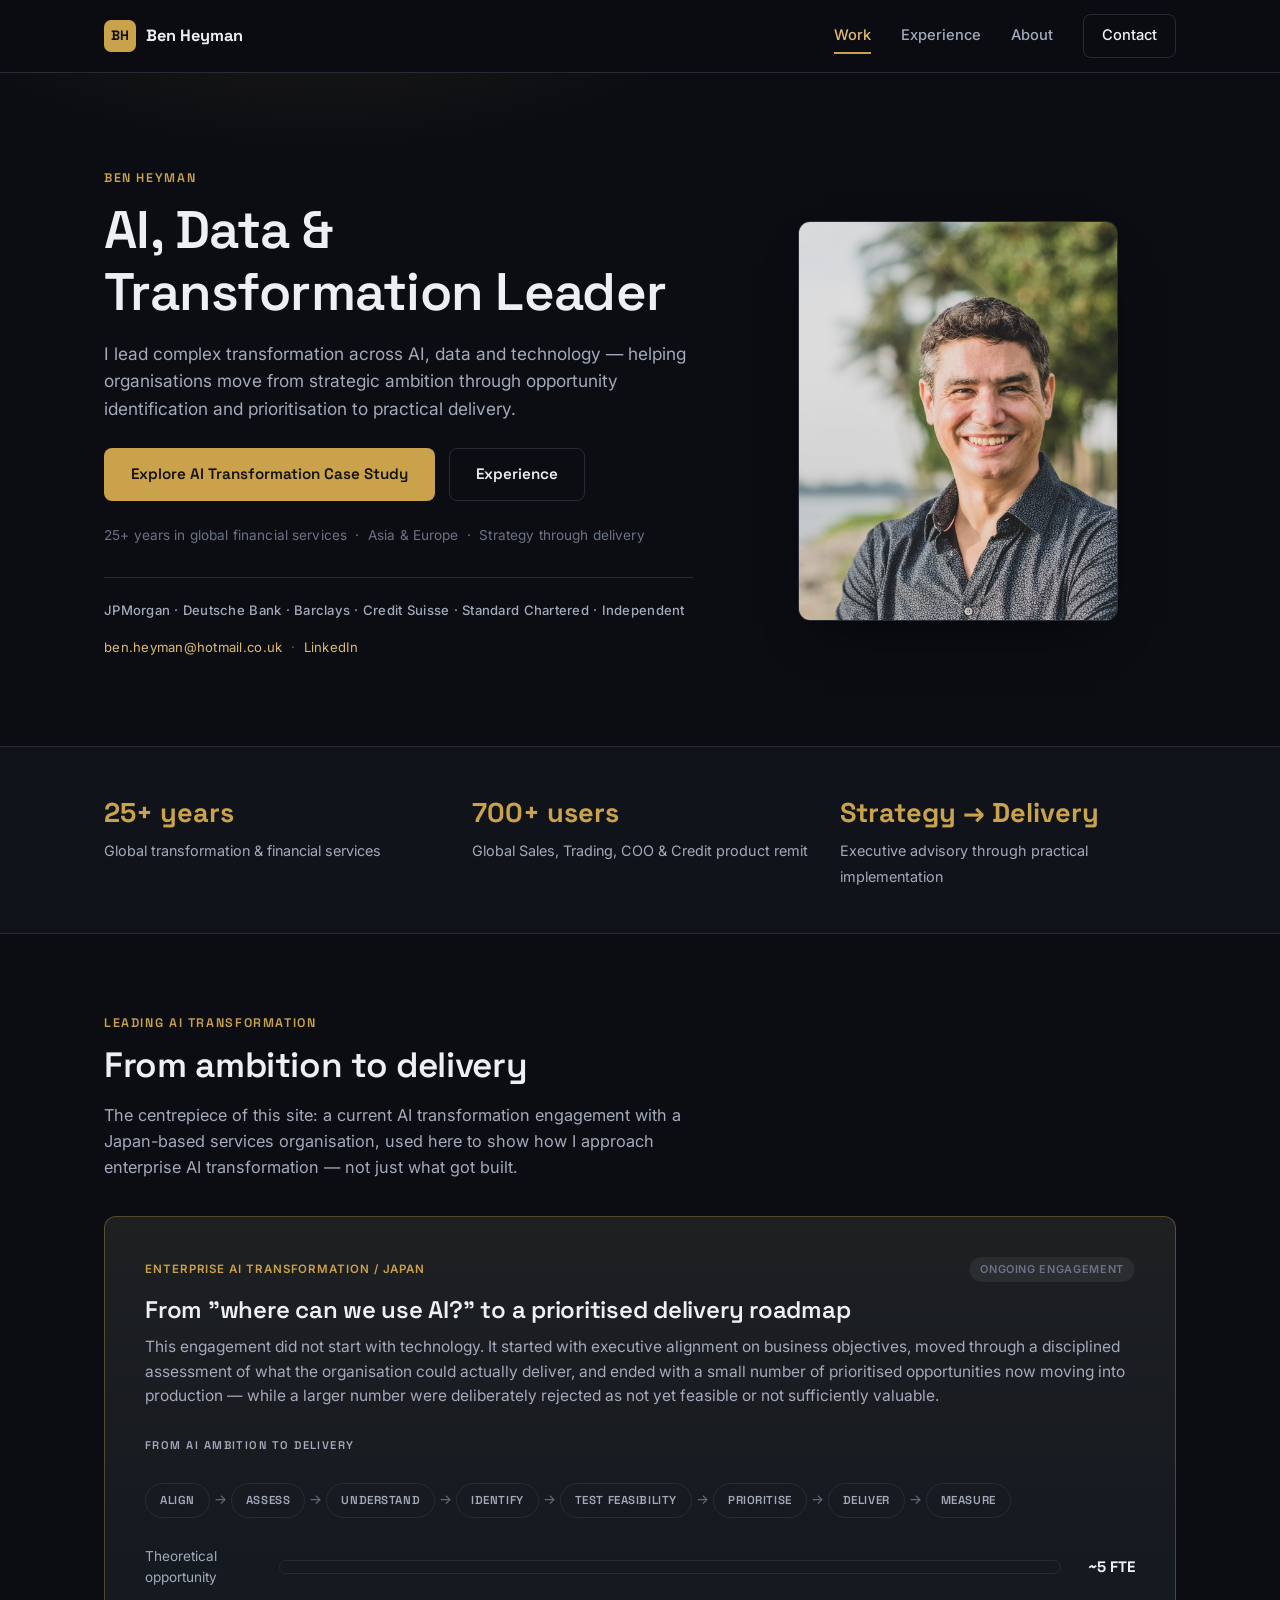
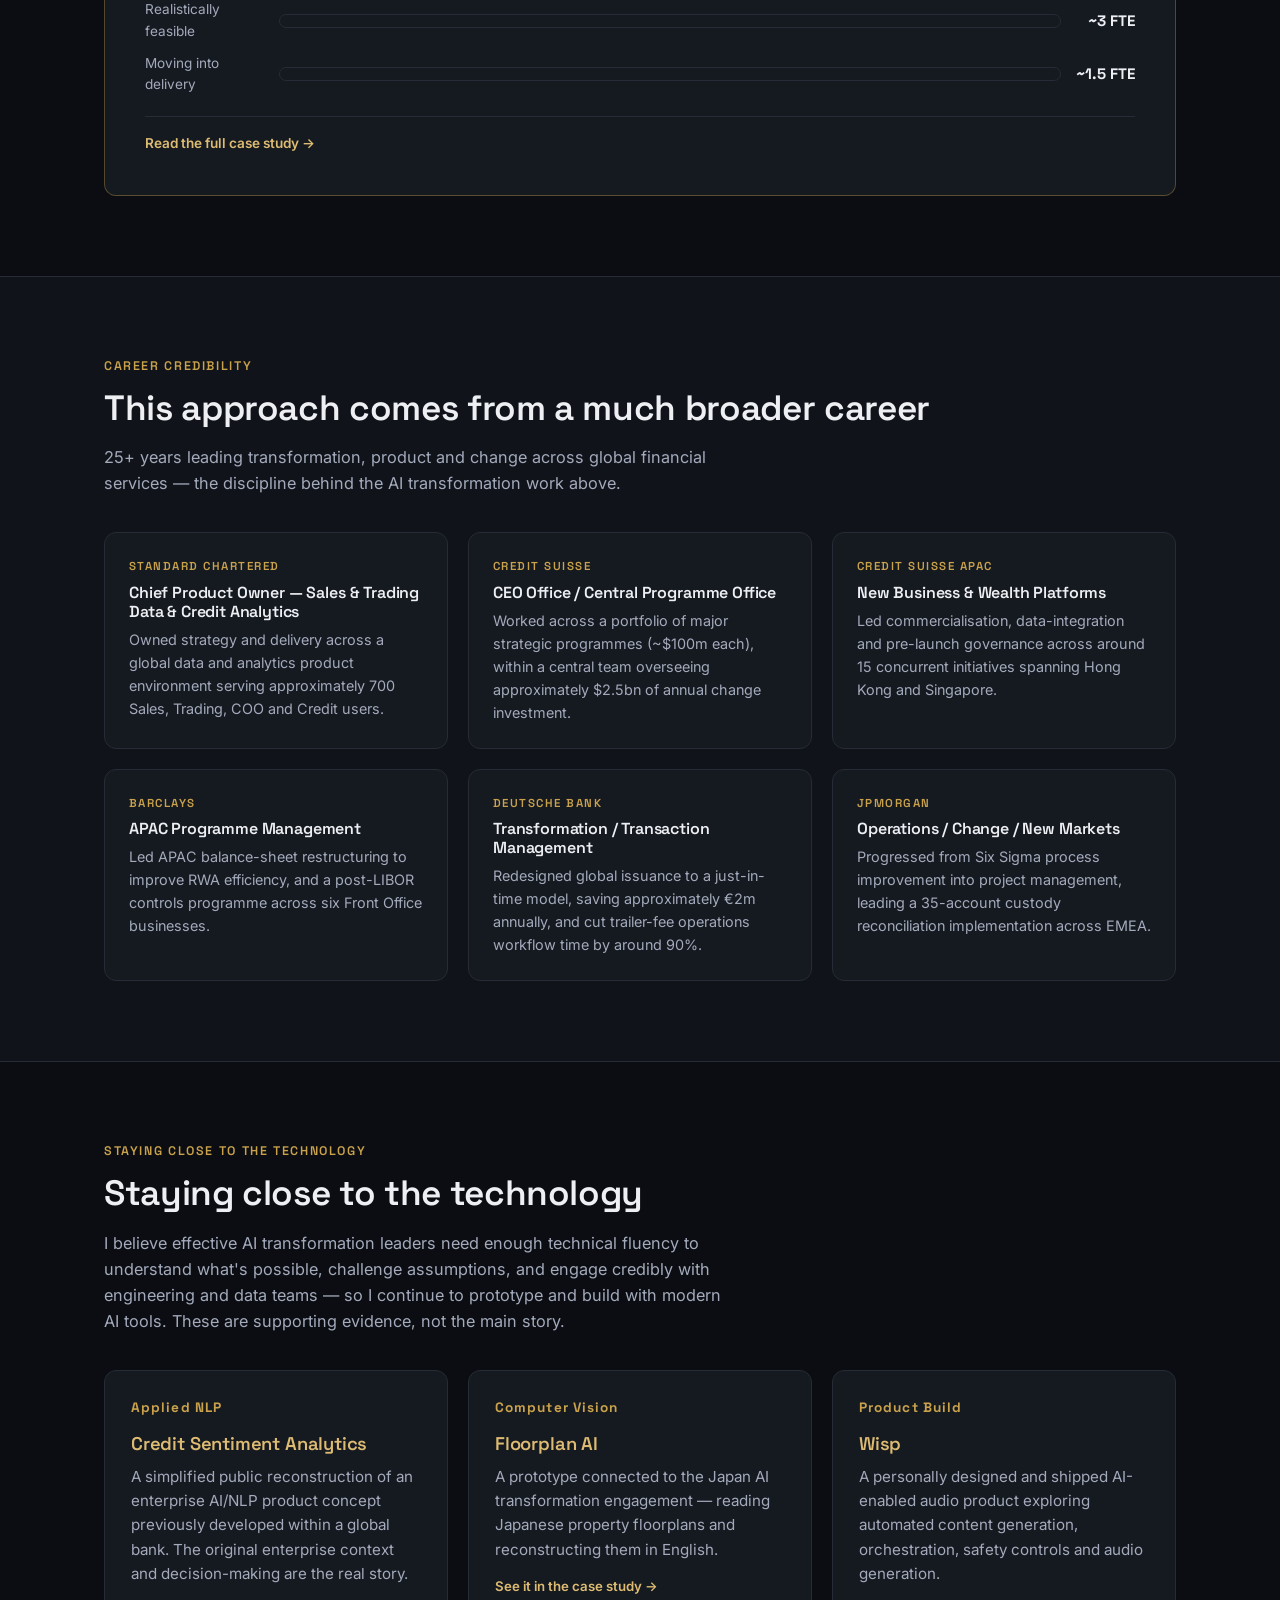
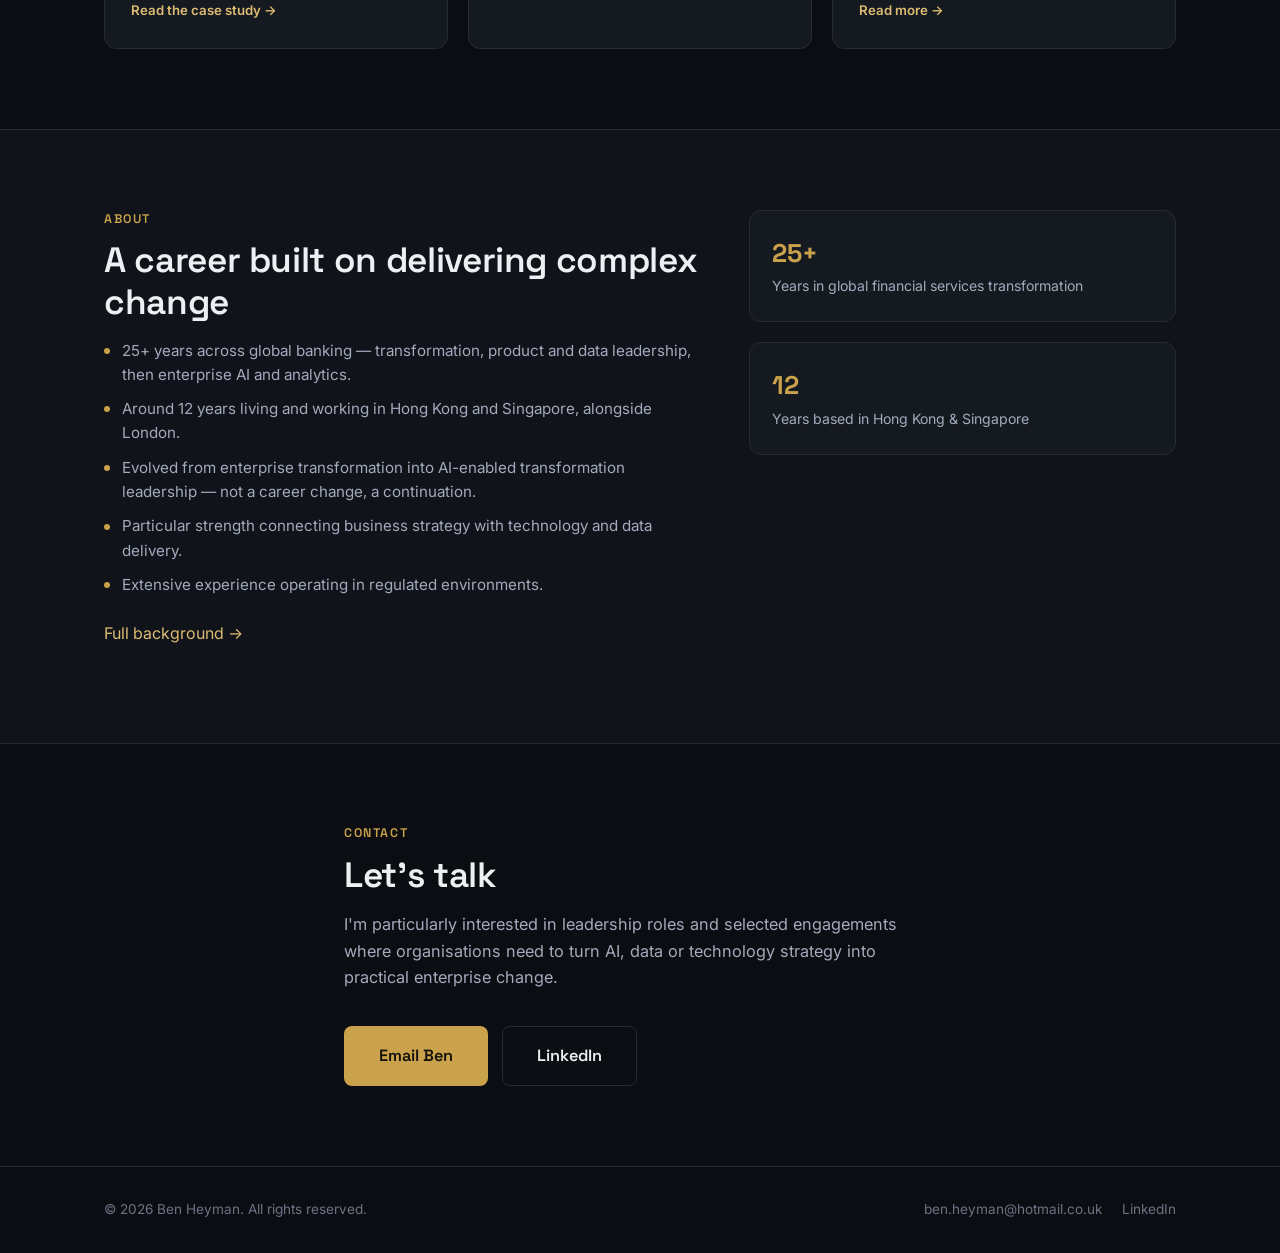
==== commit 37379aa5: "Reposition as senior AI transformation leader, not AI-apps portfolio Supersedes the previous brief. " ====
--- a/index.html
+++ b/index.html
@@ -3,11 +3,11 @@
 <head>
 <meta charset="UTF-8">
 <meta name="viewport" content="width=device-width, initial-scale=1.0">
-<title>Ben Heyman — AI &amp; Digital Transformation Leadership</title>
-<meta name="description" content="Ben Heyman leads complex AI, data and technology transformation across global financial services — and builds and ships AI products hands-on. Selected work, experience and background.">
+<title>Ben Heyman — AI, Data &amp; Transformation Leader</title>
+<meta name="description" content="Ben Heyman leads complex AI, data and technology transformation across global financial services — from strategic ambition through prioritisation to practical delivery.">
 <meta property="og:type" content="profile">
-<meta property="og:title" content="Ben Heyman — AI &amp; Digital Transformation Leadership">
-<meta property="og:description" content="25+ years in global financial services transformation, combined with hands-on AI product delivery. Selected work, experience and background.">
+<meta property="og:title" content="Ben Heyman — AI, Data &amp; Transformation Leader">
+<meta property="og:description" content="25+ years leading complex transformation across global financial services, now focused on AI transformation — from strategic ambition to practical delivery.">
 <meta property="og:image" content="assets/ben-heyman-square.jpg">
 <meta name="twitter:card" content="summary">
 <link rel="icon" href="data:image/svg+xml,%3Csvg xmlns='http://www.w3.org/2000/svg' viewBox='0 0 100 100'%3E%3Crect width='100' height='100' rx='22' fill='%230b0d12'/%3E%3Ctext x='50' y='58' font-family='Arial,sans-serif' font-size='42' font-weight='700' fill='%23c9a24b' text-anchor='middle'%3EBH%3C/text%3E%3C/svg%3E">
@@ -25,7 +25,7 @@
       <span class="brand-name">Ben Heyman</span>
     </a>
     <nav class="nav" id="nav">
-      <a href="index.html#work" data-nav="index.html">Work</a>
+      <a href="index.html#case-study" data-nav="index.html">Work</a>
       <a href="index.html#experience">Experience</a>
       <a href="profile.html">About</a>
       <a href="index.html#contact" class="nav-cta">Contact</a>
@@ -42,13 +42,13 @@
     <div class="container hero-grid">
       <div class="hero-inner hero-anim-in">
         <p class="eyebrow">Ben Heyman</p>
-        <h1>AI transformation. From strategy to working product.</h1>
-        <p class="hero-sub">I lead complex transformation across AI, data and technology — combining 25+ years in global financial services with hands-on experience building and deploying AI products.</p>
+        <h1>AI, Data &amp; Transformation Leader</h1>
+        <p class="hero-sub">I lead complex transformation across AI, data and technology — helping organisations move from strategic ambition through opportunity identification and prioritisation to practical delivery.</p>
         <div class="hero-actions">
-          <a href="#work" class="btn btn-primary">View selected work</a>
-          <a href="profile.html" class="btn btn-ghost">About Ben</a>
-        </div>
-        <p class="hero-capabilities">Strategy &amp; Operating Model &nbsp;·&nbsp; AI Product &amp; Delivery &nbsp;·&nbsp; Data Transformation &nbsp;·&nbsp; Responsible AI</p>
+          <a href="#case-study" class="btn btn-primary">Explore AI Transformation Case Study</a>
+          <a href="#experience" class="btn btn-ghost">Experience</a>
+        </div>
+        <p class="hero-capabilities">25+ years in global financial services &nbsp;·&nbsp; Asia &amp; Europe &nbsp;·&nbsp; Strategy through delivery</p>
         <p class="hero-employers"><strong>JPMorgan · Deutsche Bank · Barclays · Credit Suisse · Standard Chartered · Independent</strong></p>
         <p class="hero-employers" style="margin-top:12px; padding-top:0; border-top:none;">
           <a href="mailto:ben.heyman@hotmail.co.uk">ben.heyman@hotmail.co.uk</a> &nbsp;·&nbsp;
@@ -75,101 +75,68 @@
         <span class="credibility-label">Global Sales, Trading, COO &amp; Credit product remit</span>
       </div>
       <div class="credibility-item reveal">
-        <span class="credibility-num">Strategy → Build</span>
-        <span class="credibility-label">Executive advisory through hands-on AI delivery</span>
-      </div>
-    </div>
-  </section>
-
-  <section id="work" class="section">
+        <span class="credibility-num">Strategy → Delivery</span>
+        <span class="credibility-label">Executive advisory through practical implementation</span>
+      </div>
+    </div>
+  </section>
+
+  <section id="case-study" class="section">
     <div class="container">
-      <p class="eyebrow reveal">Selected Work</p>
-      <h2 class="reveal">Selected work</h2>
-      <p class="section-lede reveal">Three examples, deliberately different: applied AI inside a regulated bank, an enterprise AI transformation programme, and a hands-on product designed and shipped solo.</p>
-
-      <div class="work-list reveal-group">
-
-        <a href="work/credit-risk-sentiment.html" class="work-card work-card-featured reveal">
-          <div class="work-card-head">
-            <span class="work-tag">Applied AI / Financial Services</span>
-            <span class="status-pill">Flagship</span>
+      <p class="eyebrow reveal">Leading AI Transformation</p>
+      <h2 class="reveal">From ambition to delivery</h2>
+      <p class="section-lede reveal">The centrepiece of this site: a current AI transformation engagement with a Japan-based services organisation, used here to show how I approach enterprise AI transformation — not just what got built.</p>
+
+      <div class="work-card work-card-featured reveal">
+        <div class="work-card-head">
+          <span class="work-tag">Enterprise AI Transformation / Japan</span>
+          <span class="status-pill">Ongoing engagement</span>
+        </div>
+        <h3>From "where can we use AI?" to a prioritised delivery roadmap</h3>
+        <p>This engagement did not start with technology. It started with executive alignment on business objectives, moved through a disciplined assessment of what the organisation could actually deliver, and ended with a small number of prioritised opportunities now moving into production — while a larger number were deliberately rejected as not yet feasible or not sufficiently valuable.</p>
+
+        <p class="eyebrow" style="margin-top:28px; font-size:0.7rem;">From ai ambition to delivery</p>
+        <div class="playbook">
+          <span class="playbook-step">Align</span><span class="playbook-arrow">→</span>
+          <span class="playbook-step">Assess</span><span class="playbook-arrow">→</span>
+          <span class="playbook-step">Understand</span><span class="playbook-arrow">→</span>
+          <span class="playbook-step">Identify</span><span class="playbook-arrow">→</span>
+          <span class="playbook-step">Test Feasibility</span><span class="playbook-arrow">→</span>
+          <span class="playbook-step">Prioritise</span><span class="playbook-arrow">→</span>
+          <span class="playbook-step">Deliver</span><span class="playbook-arrow">→</span>
+          <span class="playbook-step">Measure</span>
+        </div>
+
+        <div class="funnel" style="margin:0 0 8px;" role="img" aria-label="Approximately 5 FTE of theoretical opportunity identified, narrowing to approximately 3 FTE realistically feasible, narrowing to approximately 1.5 FTE moving into delivery">
+          <div class="funnel-row">
+            <span class="funnel-label">Theoretical opportunity</span>
+            <span class="funnel-bar-track"><span class="funnel-bar" style="width:100%;"></span></span>
+            <span class="funnel-value">~5 FTE</span>
           </div>
-          <h3>Turning news flow into a usable credit-risk signal</h3>
-          <p>At Standard Chartered, developed a news-sentiment MVP that allowed Credit Analysts to compare emerging risk signals across companies, sectors and regions — turning unstructured news into a consistent input to the credit-analysis workflow.</p>
-          <div class="pill-row">
-            <span class="pill">Applied NLP</span>
-            <span class="pill">Credit Analytics</span>
-            <span class="pill">Responsible AI</span>
-            <span class="pill">Global users</span>
+          <div class="funnel-row">
+            <span class="funnel-label">Realistically feasible</span>
+            <span class="funnel-bar-track"><span class="funnel-bar" style="width:60%;"></span></span>
+            <span class="funnel-value">~3 FTE</span>
           </div>
-          <div class="work-card-foot">Read the case study →</div>
-        </a>
-
-        <div class="work-pair">
-          <a href="work/japan-ai-review.html" class="work-card reveal">
-            <div class="work-card-head">
-              <span class="work-tag">Enterprise AI Transformation / Japan</span>
-            </div>
-            <h3>From "where can we use AI?" to a prioritised delivery roadmap</h3>
-            <p>Led an enterprise AI opportunity review for a Japan-based services business — beginning with executive alignment and AI maturity, then moving through process workshops, feasibility assessment and quantified prioritisation.</p>
-            <div class="work-card-foot">Read the case study →</div>
-          </a>
-
-          <a href="work/wispdaily.html" class="work-card reveal">
-            <div class="work-card-head">
-              <span class="work-tag">Hands-on AI Product Build</span>
-            </div>
-            <h3>Building and shipping an automated AI audio product</h3>
-            <p>Designed, built and shipped WispDaily, an automated children's news and topic podcast — AI for content generation, editorial processing and narration, with safety controls designed into the workflow.</p>
-            <div class="work-card-foot">Read the case study →</div>
-          </a>
-        </div>
-
-      </div>
-    </div>
-  </section>
-
-  <section class="section section-alt">
+          <div class="funnel-row">
+            <span class="funnel-label">Moving into delivery</span>
+            <span class="funnel-bar-track"><span class="funnel-bar" style="width:30%;"></span></span>
+            <span class="funnel-value">~1.5 FTE</span>
+          </div>
+        </div>
+
+        <div class="work-card-foot">
+          <a href="work/japan-ai-review.html">Read the full case study →</a>
+        </div>
+      </div>
+    </div>
+  </section>
+
+  <section id="experience" class="section section-alt">
     <div class="container">
-      <p class="eyebrow reveal">How I Work</p>
-      <h2 class="reveal">Strategy to delivery</h2>
-      <p class="section-lede reveal">I operate across the full path from executive discussion to shipped product — not handed off at the strategy deck.</p>
-
-      <div class="stage-flow reveal-group">
-        <div class="stage reveal">
-          <div class="stage-num">01 · Align</div>
-          <h3>Align</h3>
-          <p>Business objectives, executive sponsorship, constraints and existing change.</p>
-        </div>
-        <div class="stage reveal">
-          <div class="stage-num">02 · Understand</div>
-          <h3>Understand</h3>
-          <p>Users, processes, data, systems and operational pain.</p>
-        </div>
-        <div class="stage reveal">
-          <div class="stage-num">03 · Prioritise</div>
-          <h3>Prioritise</h3>
-          <p>Value × feasibility × risk × strategic fit.</p>
-        </div>
-        <div class="stage reveal">
-          <div class="stage-num">04 · Deliver</div>
-          <h3>Deliver</h3>
-          <p>Prototype, product, workflow, integration and implementation.</p>
-        </div>
-        <div class="stage reveal">
-          <div class="stage-num">05 · Govern &amp; Adopt</div>
-          <h3>Govern &amp; Adopt</h3>
-          <p>Controls, measurement, responsible AI, adoption and realised value.</p>
-        </div>
-      </div>
-    </div>
-  </section>
-
-  <section id="experience" class="section">
-    <div class="container">
-      <p class="eyebrow reveal">Selected Transformation Experience</p>
-      <h2 class="reveal">A longer transformation career</h2>
-      <p class="section-lede reveal">The AI case studies above sit on top of 25+ years leading transformation, product and change across global financial services.</p>
+      <p class="eyebrow reveal">Career Credibility</p>
+      <h2 class="reveal">This approach comes from a much broader career</h2>
+      <p class="section-lede reveal">25+ years leading transformation, product and change across global financial services — the discipline behind the AI transformation work above.</p>
 
       <div class="evidence-grid reveal-group">
         <div class="evidence-card reveal">
@@ -178,25 +145,59 @@
           <p>Owned strategy and delivery across a global data and analytics product environment serving approximately 700 Sales, Trading, COO and Credit users.</p>
         </div>
         <div class="evidence-card reveal">
-          <p class="eyebrow">Credit Suisse — CEO Office</p>
-          <h3>Central Programme Office</h3>
-          <p>Worked across a portfolio of major strategic programmes, challenging investment, delivery and governance at senior-management level.</p>
-        </div>
-        <div class="evidence-card reveal">
-          <p class="eyebrow">Credit Suisse — APAC</p>
-          <h3>Regional New Business / Wealth Platforms</h3>
-          <p>Led complex cross-functional initiatives spanning business, technology, operations, risk and regulatory stakeholders across Asian markets.</p>
+          <p class="eyebrow">Credit Suisse</p>
+          <h3>CEO Office / Central Programme Office</h3>
+          <p>Worked across a portfolio of major strategic programmes (~$100m each), within a central team overseeing approximately $2.5bn of annual change investment.</p>
+        </div>
+        <div class="evidence-card reveal">
+          <p class="eyebrow">Credit Suisse APAC</p>
+          <h3>New Business &amp; Wealth Platforms</h3>
+          <p>Led commercialisation, data-integration and pre-launch governance across around 15 concurrent initiatives spanning Hong Kong and Singapore.</p>
+        </div>
+        <div class="evidence-card reveal">
+          <p class="eyebrow">Barclays</p>
+          <h3>APAC Programme Management</h3>
+          <p>Led APAC balance-sheet restructuring to improve RWA efficiency, and a post-LIBOR controls programme across six Front Office businesses.</p>
         </div>
         <div class="evidence-card reveal">
           <p class="eyebrow">Deutsche Bank</p>
           <h3>Transformation / Transaction Management</h3>
-          <p>Redesigned a custody-cost process producing approximately €2m in annual savings, alongside major operational and platform change.</p>
-        </div>
-        <div class="evidence-card reveal">
-          <p class="eyebrow">Barclays / JPMorgan</p>
-          <h3>Earlier transformation leadership</h3>
-          <p>Large-scale front-office, operations, controls, new-market and platform programmes across global financial services.</p>
-        </div>
+          <p>Redesigned global issuance to a just-in-time model, saving approximately &euro;2m annually, and cut trailer-fee operations workflow time by around 90%.</p>
+        </div>
+        <div class="evidence-card reveal">
+          <p class="eyebrow">JPMorgan</p>
+          <h3>Operations / Change / New Markets</h3>
+          <p>Progressed from Six Sigma process improvement into project management, leading a 35-account custody reconciliation implementation across EMEA.</p>
+        </div>
+      </div>
+    </div>
+  </section>
+
+  <section class="section">
+    <div class="container">
+      <p class="eyebrow reveal">Staying Close To The Technology</p>
+      <h2 class="reveal">Staying close to the technology</h2>
+      <p class="section-lede reveal">I believe effective AI transformation leaders need enough technical fluency to understand what's possible, challenge assumptions, and engage credibly with engineering and data teams — so I continue to prototype and build with modern AI tools. These are supporting evidence, not the main story.</p>
+
+      <div class="card-grid reveal-group">
+        <a href="work/credit-risk-sentiment.html" class="card reveal">
+          <div class="card-icon">Applied NLP</div>
+          <h3>Credit Sentiment Analytics</h3>
+          <p>A simplified public reconstruction of an enterprise AI/NLP product concept previously developed within a global bank. The original enterprise context and decision-making are the real story.</p>
+          <div class="card-foot">Read the case study →</div>
+        </a>
+        <a href="work/japan-ai-review.html#floorplan" class="card reveal">
+          <div class="card-icon">Computer Vision</div>
+          <h3>Floorplan AI</h3>
+          <p>A prototype connected to the Japan AI transformation engagement — reading Japanese property floorplans and reconstructing them in English.</p>
+          <div class="card-foot">See it in the case study →</div>
+        </a>
+        <a href="work/wispdaily.html" class="card reveal">
+          <div class="card-icon">Product Build</div>
+          <h3>Wisp</h3>
+          <p>A personally designed and shipped AI-enabled audio product exploring automated content generation, orchestration, safety controls and audio generation.</p>
+          <div class="card-foot">Read more →</div>
+        </a>
       </div>
     </div>
   </section>
@@ -205,12 +206,12 @@
     <div class="container about-inner">
       <div class="about-text reveal">
         <p class="eyebrow">About</p>
-        <h2>25 years in banking. Increasingly hands-on with AI.</h2>
+        <h2>A career built on delivering complex change</h2>
         <ul class="about-list">
-          <li>25+ years working across major global banks, in product, transformation, data and technology leadership.</li>
+          <li>25+ years across global banking — transformation, product and data leadership, then enterprise AI and analytics.</li>
           <li>Around 12 years living and working in Hong Kong and Singapore, alongside London.</li>
+          <li>Evolved from enterprise transformation into AI-enabled transformation leadership — not a career change, a continuation.</li>
           <li>Particular strength connecting business strategy with technology and data delivery.</li>
-          <li>Increasing hands-on AI and product-building experience alongside enterprise leadership.</li>
           <li>Extensive experience operating in regulated environments.</li>
         </ul>
         <p><a href="profile.html">Full background →</a></p>
@@ -232,7 +233,7 @@
     <div class="container contact-inner reveal">
       <p class="eyebrow">Contact</p>
       <h2>Let's talk</h2>
-      <p class="section-lede">I'm interested in senior AI, data and transformation leadership roles, selected consulting engagements, and conversations with organisations working through complex AI transformation.</p>
+      <p class="section-lede">I'm particularly interested in leadership roles and selected engagements where organisations need to turn AI, data or technology strategy into practical enterprise change.</p>
       <div class="hero-actions">
         <a href="mailto:ben.heyman@hotmail.co.uk" class="btn btn-primary btn-large">Email Ben</a>
         <a href="https://www.linkedin.com/in/benheymanai/" target="_blank" rel="noopener" class="btn btn-ghost btn-large">LinkedIn</a>
--- a/css/styles.css
+++ b/css/styles.css
@@ -366,6 +366,8 @@
   transition: border-color .2s ease;
 }
 .card:hover { border-color: var(--accent); }
+a.card { display: block; text-decoration: none; }
+a.card:hover { text-decoration: none; }
 .card-icon {
   font-family: var(--font-display);
   color: var(--accent);
@@ -376,6 +378,82 @@
 }
 .card h3 { margin-bottom: 10px; }
 .card p { margin-bottom: 0; font-size: 0.95rem; }
+.card .card-foot { margin-top: 14px; font-size: 0.83rem; font-weight: 600; color: var(--accent-soft); }
+
+/* ---------- playbook flow (understated methodology chain) ---------- */
+.playbook {
+  display: flex;
+  flex-wrap: wrap;
+  align-items: center;
+  gap: 8px 4px;
+  margin: 28px 0;
+}
+.playbook-step {
+  font-family: var(--font-display);
+  font-size: 0.72rem;
+  font-weight: 600;
+  letter-spacing: 0.05em;
+  text-transform: uppercase;
+  color: var(--text-dim);
+  border: 1px solid var(--surface-border);
+  border-radius: 999px;
+  padding: 7px 14px;
+}
+a.playbook-step {
+  text-decoration: none;
+  transition: border-color .15s ease, color .15s ease;
+}
+a.playbook-step:hover { border-color: var(--accent); color: var(--accent-soft); text-decoration: none; }
+.playbook-arrow { color: var(--text-faint); font-size: 0.85rem; }
+
+/* ---------- prioritisation matrix ---------- */
+.priority-matrix {
+  display: grid;
+  grid-template-columns: repeat(auto-fit, minmax(230px, 1fr));
+  gap: 16px;
+  margin: 28px 0;
+}
+.priority-card {
+  border: 1px solid var(--surface-border);
+  border-radius: var(--radius-sm);
+  padding: 18px 20px;
+  background: var(--surface);
+}
+.priority-card .label {
+  display: block;
+  font-family: var(--font-display);
+  font-size: 0.72rem;
+  letter-spacing: 0.07em;
+  text-transform: uppercase;
+  font-weight: 700;
+  color: var(--accent);
+  margin-bottom: 8px;
+}
+.priority-card p { margin-bottom: 0; font-size: 0.88rem; }
+
+/* ---------- led vs engineering distinction ---------- */
+.delivery-split {
+  display: grid;
+  grid-template-columns: repeat(auto-fit, minmax(240px, 1fr));
+  gap: 16px;
+  margin: 18px 0 28px;
+}
+.delivery-split-item {
+  border: 1px solid var(--surface-border);
+  border-radius: var(--radius-sm);
+  padding: 16px 20px;
+}
+.delivery-split-item .label {
+  display: block;
+  font-size: 0.7rem;
+  text-transform: uppercase;
+  letter-spacing: 0.07em;
+  font-weight: 700;
+  color: var(--text-faint);
+  margin-bottom: 6px;
+}
+.delivery-split-item.led .label { color: var(--accent); }
+.delivery-split-item p { margin-bottom: 0; font-size: 0.88rem; }
 
 /* ---------- selected work ---------- */
 .work-list {
